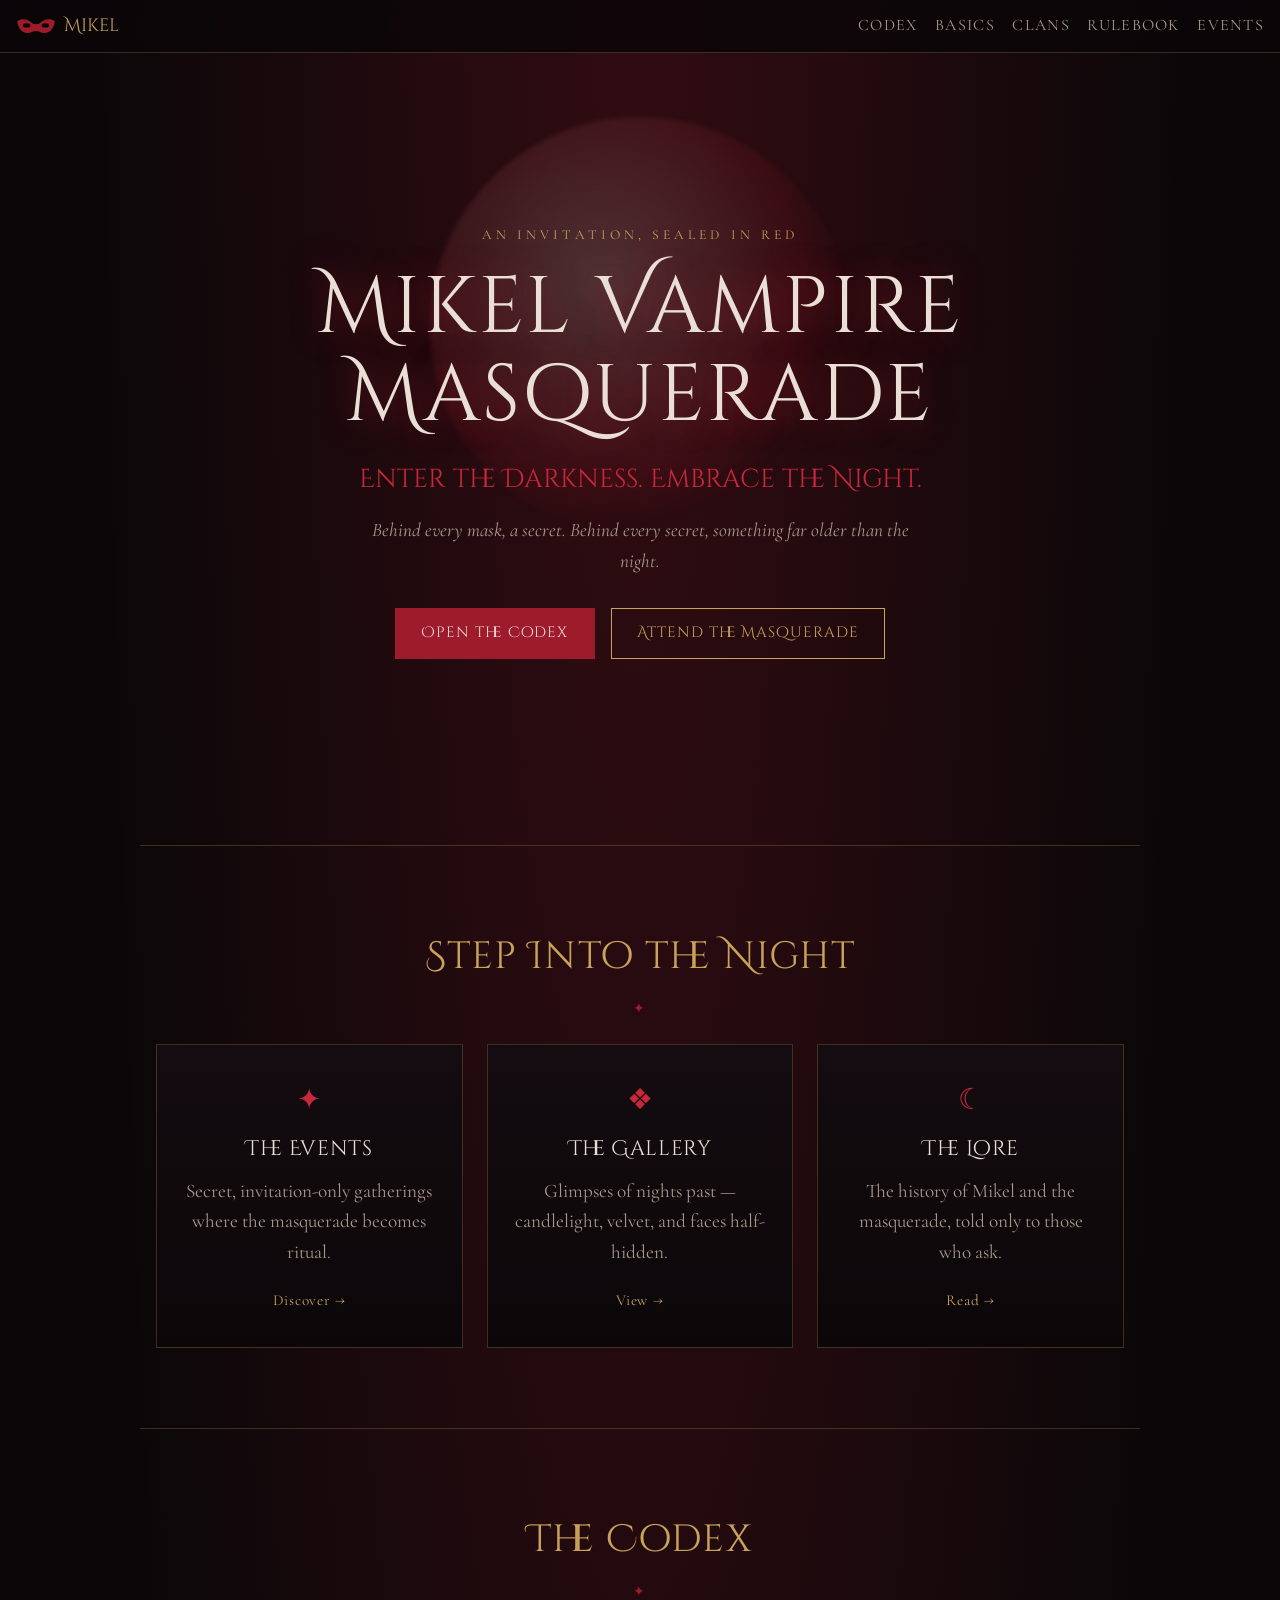
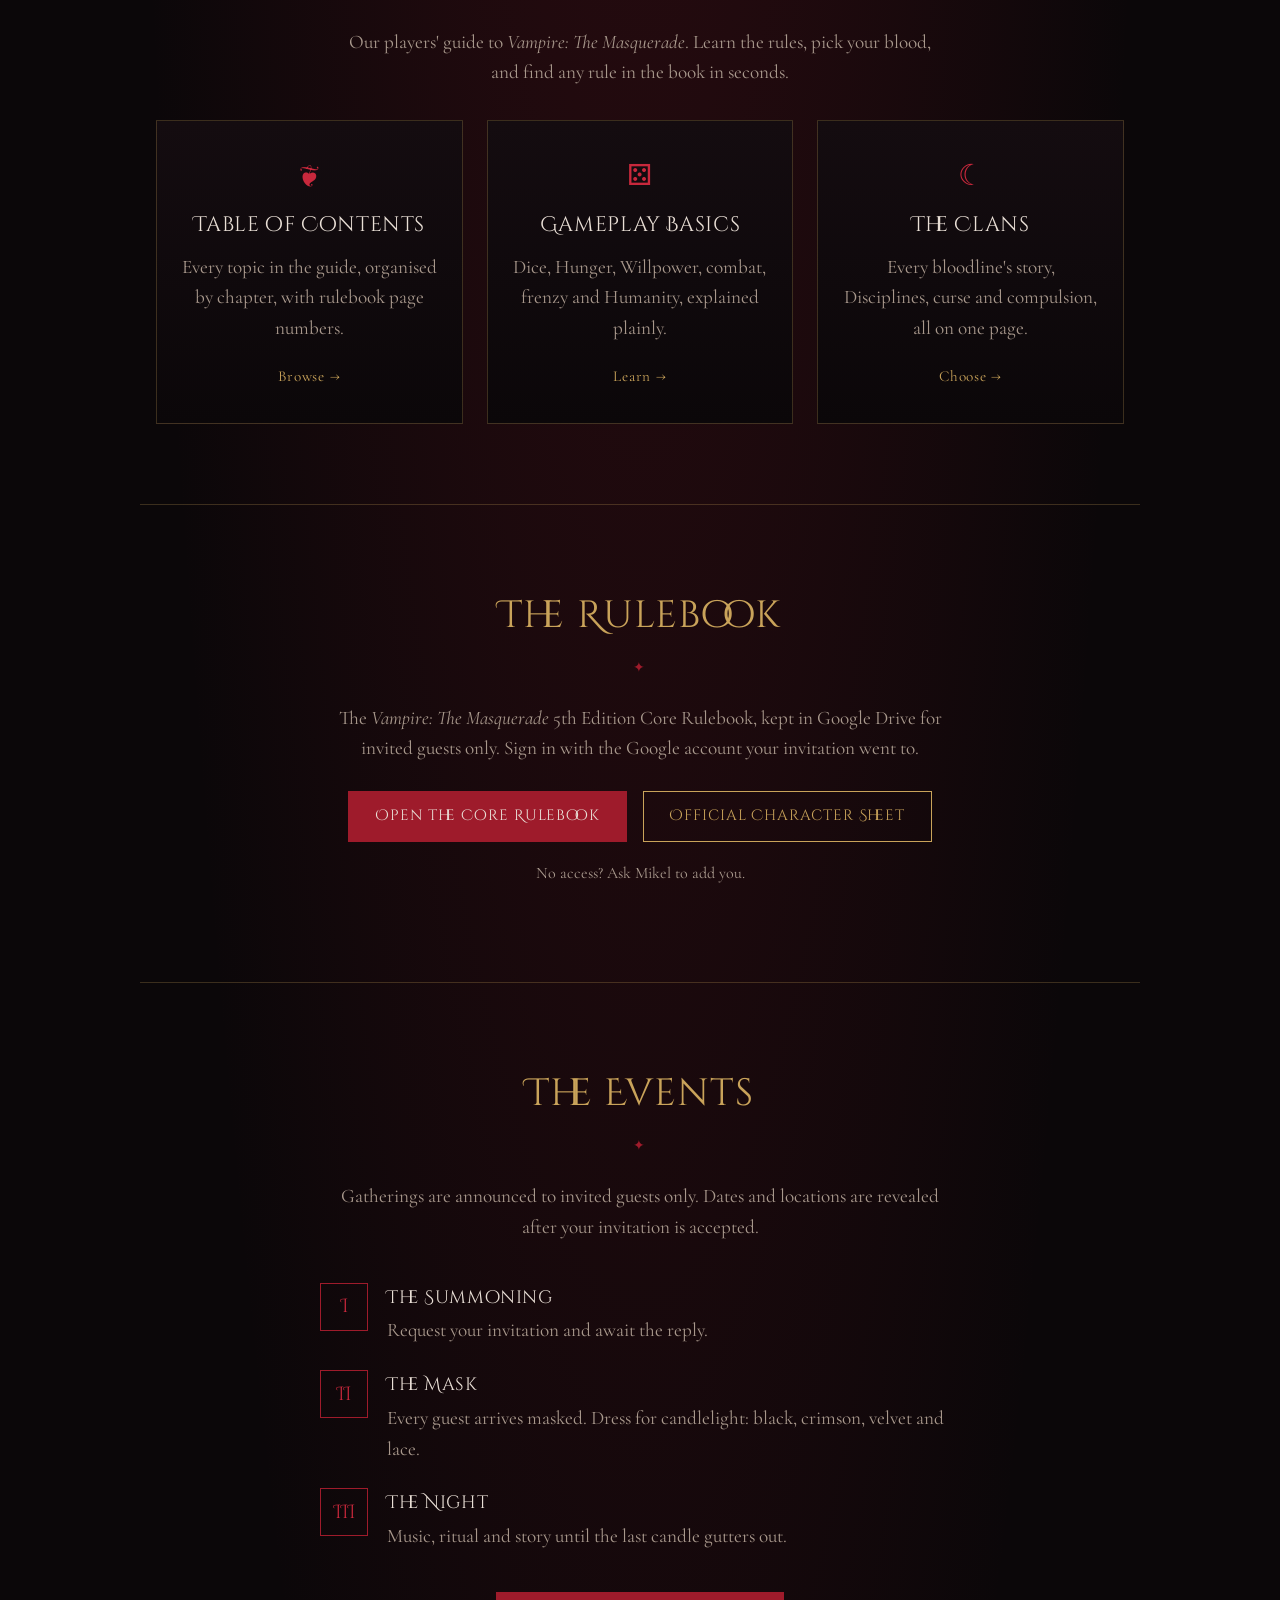
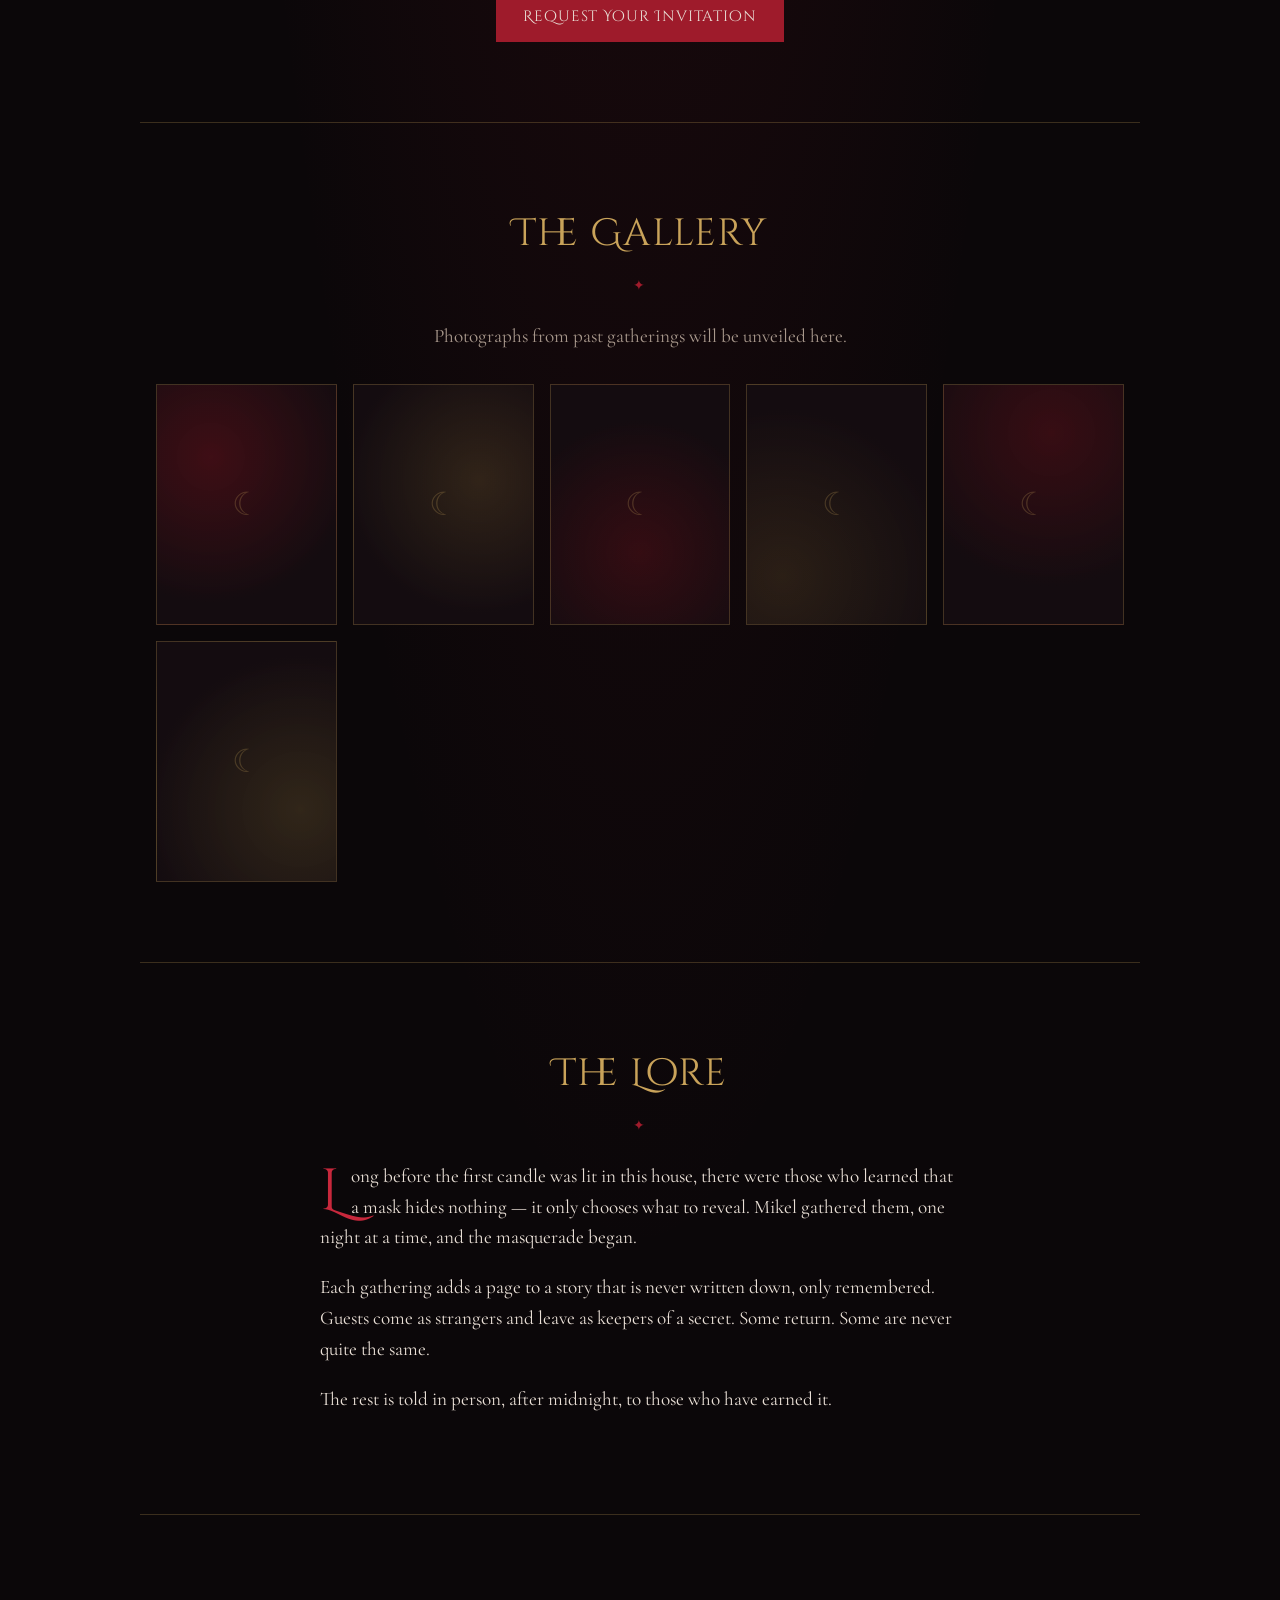
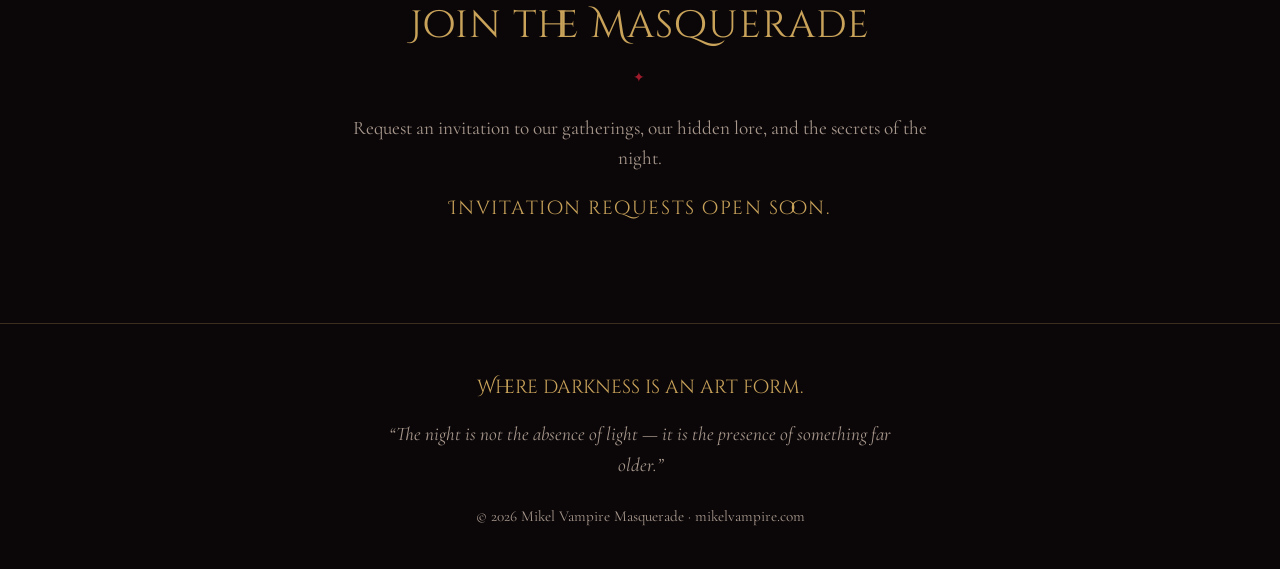
==== index.html @ 290abfa4 "Add Codex, Gameplay Basics and Clans pages with rulebook page links Co-Authored-By: Claude Opus 5.5 " ====
<!doctype html>
<html lang="en">
<head>
<meta charset="utf-8">
<meta name="viewport" content="width=device-width, initial-scale=1">
<title>Mikel Vampire Masquerade</title>
<meta name="description" content="Mikel Vampire Masquerade — Enter the darkness. Embrace the night. Private masquerade gatherings, gallery and lore.">
<link rel="canonical" href="https://mikelvampire.com/">
<meta property="og:title" content="Mikel Vampire Masquerade">
<meta property="og:description" content="Enter the darkness. Embrace the night.">
<meta property="og:url" content="https://mikelvampire.com/">
<meta name="theme-color" content="#0b0709">
<link rel="icon" href="favicon.svg" type="image/svg+xml">
<link rel="preconnect" href="https://fonts.googleapis.com">
<link rel="preconnect" href="https://fonts.gstatic.com" crossorigin>
<link href="https://fonts.googleapis.com/css2?family=Cinzel+Decorative:wght@400;700&family=Cormorant+Garamond:ital,wght@0,400;0,600;1,400&display=swap" rel="stylesheet">
<link rel="stylesheet" href="style.css">
</head>
<body>

<header class="nav">
  <a class="brand" href="#top" aria-label="Mikel Vampire Masquerade, home">
    <svg class="mask" viewBox="0 0 64 28" aria-hidden="true"><path d="M2 6c6-4 16-4 22 2 3 3 5 3 8 3s5 0 8-3c6-6 16-6 22-2-1 10-6 18-15 19-6 1-10-3-15-3s-9 4-15 3C8 24 3 16 2 6Z"/><ellipse cx="17" cy="13" rx="6" ry="3.5" class="eye"/><ellipse cx="47" cy="13" rx="6" ry="3.5" class="eye"/></svg>
    <span>Mikel</span>
  </a>
  <nav aria-label="Main">
    <a href="/codex/">Codex</a>
    <a href="/basics/">Basics</a>
    <a href="/clans/">Clans</a>
    <a href="#rulebook">Rulebook</a>
    <a href="#events">Events</a>
  </nav>
</header>

<main id="top">

  <section class="hero">
    <div class="moon" aria-hidden="true"></div>
    <p class="eyebrow">An invitation, sealed in red</p>
    <h1>Mikel Vampire<br>Masquerade</h1>
    <p class="tagline">Enter the Darkness. Embrace the Night.</p>
    <p class="lede">Behind every mask, a secret. Behind every secret, something far older than the night.</p>
    <div class="actions">
      <a class="btn primary" href="/codex/">Open the Codex</a>
      <a class="btn" href="#events">Attend the Masquerade</a>
    </div>
  </section>

  <section class="cards" aria-labelledby="step-title">
    <h2 id="step-title" class="section-title">Step Into the Night</h2>
    <div class="grid">
      <a class="card" href="#events">
        <span class="sigil" aria-hidden="true">✦</span>
        <h3>The Events</h3>
        <p>Secret, invitation-only gatherings where the masquerade becomes ritual.</p>
        <span class="more">Discover →</span>
      </a>
      <a class="card" href="#gallery">
        <span class="sigil" aria-hidden="true">❖</span>
        <h3>The Gallery</h3>
        <p>Glimpses of nights past — candlelight, velvet, and faces half-hidden.</p>
        <span class="more">View →</span>
      </a>
      <a class="card" href="#lore">
        <span class="sigil" aria-hidden="true">☾</span>
        <h3>The Lore</h3>
        <p>The history of Mikel and the masquerade, told only to those who ask.</p>
        <span class="more">Read →</span>
      </a>
    </div>
  </section>

  <section class="cards" aria-labelledby="codex-title">
    <h2 id="codex-title" class="section-title">The Codex</h2>
    <p class="center" style="color:var(--muted);max-width:38rem;margin:0 auto 2rem">Our players' guide to <i>Vampire: The Masquerade</i>. Learn the rules, pick your blood, and find any rule in the book in seconds.</p>
    <div class="grid">
      <a class="card" href="/codex/">
        <span class="sigil" aria-hidden="true">❦</span>
        <h3>Table of Contents</h3>
        <p>Every topic in the guide, organised by chapter, with rulebook page numbers.</p>
        <span class="more">Browse →</span>
      </a>
      <a class="card" href="/basics/">
        <span class="sigil" aria-hidden="true">⚄</span>
        <h3>Gameplay Basics</h3>
        <p>Dice, Hunger, Willpower, combat, frenzy and Humanity, explained plainly.</p>
        <span class="more">Learn →</span>
      </a>
      <a class="card" href="/clans/">
        <span class="sigil" aria-hidden="true">☾</span>
        <h3>The Clans</h3>
        <p>Every bloodline's story, Disciplines, curse and compulsion, all on one page.</p>
        <span class="more">Choose →</span>
      </a>
    </div>
  </section>

  <section id="rulebook" class="panel rulebook-cta">
    <h2 class="section-title">The Rulebook</h2>
    <p class="center">The <i>Vampire: The Masquerade</i> 5th Edition Core Rulebook, kept in Google Drive for invited guests only. Sign in with the Google account your invitation went to.</p>
    <div class="actions center">
      <a class="btn primary" href="https://drive.google.com/file/d/1vYQh5XoaK_SPEAbOwyQhH92eyqDw0E03/view" target="_blank" rel="noopener">Open the Core Rulebook</a>
      <a class="btn" href="https://renegadegamestudios.com/vampire-the-masquerade-5th-edition-roleplaying-game-pdf-fillable-character-sheet" target="_blank" rel="noopener">Official Character Sheet</a>
    </div>
    <p class="center" style="font-size:1rem;margin-top:1.2rem">No access? Ask Mikel to add you.</p>
  </section>

  <section id="events" class="panel">
    <h2 class="section-title">The Events</h2>
    <p class="center">Gatherings are announced to invited guests only. Dates and locations are revealed after your invitation is accepted.</p>
    <ol class="rites">
      <li><span>I</span><div><h3>The Summoning</h3><p>Request your invitation and await the reply.</p></div></li>
      <li><span>II</span><div><h3>The Mask</h3><p>Every guest arrives masked. Dress for candlelight: black, crimson, velvet and lace.</p></div></li>
      <li><span>III</span><div><h3>The Night</h3><p>Music, ritual and story until the last candle gutters out.</p></div></li>
    </ol>
    <div class="actions center"><a class="btn primary" href="#contact">Request Your Invitation</a></div>
  </section>

  <section id="gallery" class="panel">
    <h2 class="section-title">The Gallery</h2>
    <p class="center">Photographs from past gatherings will be unveiled here.</p>
    <div class="frames" aria-hidden="true">
      <div class="frame f1"></div><div class="frame f2"></div><div class="frame f3"></div>
      <div class="frame f4"></div><div class="frame f5"></div><div class="frame f6"></div>
    </div>
  </section>

  <section id="lore" class="panel lore">
    <h2 class="section-title">The Lore</h2>
    <p class="dropcap">Long before the first candle was lit in this house, there were those who learned that a mask hides nothing — it only chooses what to reveal. Mikel gathered them, one night at a time, and the masquerade began.</p>
    <p>Each gathering adds a page to a story that is never written down, only remembered. Guests come as strangers and leave as keepers of a secret. Some return. Some are never quite the same.</p>
    <p>The rest is told in person, after midnight, to those who have earned it.</p>
  </section>

  <section id="contact" class="panel invite">
    <h2 class="section-title">Join the Masquerade</h2>
    <p class="center">Request an invitation to our gatherings, our hidden lore, and the secrets of the night.</p>
    <p class="center soon">Invitation requests open soon.</p>
  </section>

</main>

<footer>
  <p class="motto">Where darkness is an art form.</p>
  <blockquote>“The night is not the absence of light — it is the presence of something far older.”</blockquote>
  <p class="copy">© 2026 Mikel Vampire Masquerade · mikelvampire.com</p>
</footer>

</body>
</html>
---- style.css ----
:root {
  --bg: #0b0709;
  --bg-2: #140c10;
  --ink: #e9dfd6;
  --muted: #a8988c;
  --blood: #9e1b2b;
  --blood-bright: #c8283c;
  --gold: #c9a35a;
  --line: rgba(201, 163, 90, 0.25);
  --display: "Cinzel Decorative", "Times New Roman", serif;
  --body: "Cormorant Garamond", Georgia, serif;
}

* { box-sizing: border-box; }
html { scroll-behavior: smooth; }
body {
  margin: 0;
  background:
    radial-gradient(ellipse at 50% -10%, rgba(158, 27, 43, 0.28), transparent 60%),
    var(--bg);
  color: var(--ink);
  font-family: var(--body);
  font-size: 1.2rem;
  line-height: 1.6;
  -webkit-font-smoothing: antialiased;
}
a { color: inherit; }
h1, h2, h3 { font-family: var(--display); font-weight: 400; margin: 0; letter-spacing: 0.03em; }

/* Nav */
.nav {
  position: sticky; top: 0; z-index: 10;
  display: flex; align-items: center; justify-content: space-between; gap: 1rem;
  padding: 0.75rem 16px;
  background: rgba(11, 7, 9, 0.85);
  backdrop-filter: blur(8px);
  border-bottom: 1px solid var(--line);
}
.brand { display: flex; align-items: center; gap: 0.5rem; text-decoration: none; font-family: var(--display); color: var(--gold); font-size: 1.1rem; }
.mask { width: 40px; height: 18px; fill: var(--blood); }
.mask .eye { fill: var(--bg); }
.nav nav { display: flex; gap: 1.1rem; flex-wrap: wrap; justify-content: flex-end; }
.nav nav a { text-decoration: none; font-size: 1rem; letter-spacing: 0.08em; text-transform: uppercase; color: var(--muted); transition: color .2s; }
.nav nav a:hover { color: var(--gold); }

/* Hero */
.hero {
  position: relative; overflow: hidden;
  min-height: 88vh;
  display: flex; flex-direction: column; align-items: center; justify-content: center;
  text-align: center; padding: 4rem 16px 5rem;
}
.moon {
  position: absolute; top: 8%; left: 50%; transform: translateX(-50%);
  width: min(70vw, 420px); aspect-ratio: 1; border-radius: 50%;
  background: radial-gradient(circle at 40% 38%, rgba(233, 223, 214, 0.18), rgba(158, 27, 43, 0.15) 55%, transparent 70%);
  filter: blur(2px); pointer-events: none;
}
.eyebrow { position: relative; color: var(--gold); text-transform: uppercase; letter-spacing: 0.3em; font-size: 0.85rem; margin: 0 0 1.2rem; }
.hero h1 { position: relative; font-size: clamp(2.4rem, 8vw, 5rem); line-height: 1.1; text-shadow: 0 0 30px rgba(158, 27, 43, 0.6); }
.tagline { position: relative; font-family: var(--display); color: var(--blood-bright); font-size: clamp(1.1rem, 3.5vw, 1.6rem); margin: 1.2rem 0 0.4rem; }
.lede { position: relative; max-width: 34rem; color: var(--muted); font-style: italic; margin: 0.5rem auto 2rem; }

.actions { display: flex; gap: 1rem; flex-wrap: wrap; justify-content: center; position: relative; }
.btn {
  display: inline-block; padding: 0.75rem 1.6rem; text-decoration: none;
  border: 1px solid var(--gold); color: var(--gold);
  font-family: var(--display); font-size: 0.95rem; letter-spacing: 0.06em;
  transition: background .2s, color .2s;
}
.btn:hover { background: var(--gold); color: var(--bg); }
.btn.primary { background: var(--blood); border-color: var(--blood); color: var(--ink); }
.btn.primary:hover { background: var(--blood-bright); border-color: var(--blood-bright); color: #fff; }

/* Sections */
.section-title { text-align: center; color: var(--gold); font-size: clamp(1.6rem, 5vw, 2.4rem); margin-bottom: 1.5rem; }
.section-title::after { content: "✦"; display: block; color: var(--blood); font-size: 0.9rem; margin-top: 0.6rem; }
.center { text-align: center; }
.panel, .cards { max-width: 1000px; margin: 0 auto; padding: 5rem 16px; border-top: 1px solid var(--line); }
.panel > p.center { max-width: 38rem; margin-left: auto; margin-right: auto; color: var(--muted); }

.grid { display: grid; gap: 1.5rem; grid-template-columns: repeat(auto-fit, minmax(240px, 1fr)); }
.card {
  display: block; text-decoration: none; padding: 2rem 1.5rem; text-align: center;
  background: linear-gradient(180deg, var(--bg-2), var(--bg));
  border: 1px solid var(--line);
  transition: transform .25s, border-color .25s, box-shadow .25s;
}
.card:hover { transform: translateY(-4px); border-color: var(--blood); box-shadow: 0 10px 30px rgba(158, 27, 43, 0.25); }
.sigil { display: block; font-size: 1.8rem; color: var(--blood-bright); margin-bottom: 0.6rem; }
.card h3 { color: var(--ink); font-size: 1.3rem; margin-bottom: 0.6rem; }
.card p { color: var(--muted); margin: 0 0 1rem; }
.more { color: var(--gold); font-size: 0.95rem; letter-spacing: 0.05em; }

/* Events */
.rites { list-style: none; padding: 0; margin: 2.5rem auto; max-width: 40rem; display: grid; gap: 1.5rem; }
.rites li { display: flex; gap: 1.2rem; align-items: flex-start; }
.rites span { flex: none; width: 3rem; height: 3rem; display: grid; place-items: center; border: 1px solid var(--blood); color: var(--blood-bright); font-family: var(--display); }
.rites h3 { font-size: 1.15rem; color: var(--ink); }
.rites p { margin: 0.2rem 0 0; color: var(--muted); }

/* Gallery */
.frames { display: grid; gap: 1rem; grid-template-columns: repeat(auto-fit, minmax(150px, 1fr)); margin-top: 2rem; }
.frame { aspect-ratio: 3 / 4; border: 1px solid var(--line); background: var(--bg-2); position: relative; overflow: hidden; }
.frame::after { content: "☾"; position: absolute; inset: 0; display: grid; place-items: center; color: rgba(201, 163, 90, 0.25); font-size: 2rem; }
.f1 { background: radial-gradient(circle at 30% 30%, rgba(158,27,43,.35), var(--bg-2) 70%); }
.f2 { background: radial-gradient(circle at 70% 40%, rgba(201,163,90,.18), var(--bg-2) 70%); }
.f3 { background: radial-gradient(circle at 50% 70%, rgba(158,27,43,.25), var(--bg-2) 70%); }
.f4 { background: radial-gradient(circle at 20% 80%, rgba(201,163,90,.15), var(--bg-2) 70%); }
.f5 { background: radial-gradient(circle at 60% 20%, rgba(158,27,43,.3), var(--bg-2) 70%); }
.f6 { background: radial-gradient(circle at 80% 70%, rgba(201,163,90,.2), var(--bg-2) 70%); }

/* Lore */
.lore p { max-width: 40rem; margin: 0 auto 1.2rem; }
.dropcap::first-letter { float: left; font-family: var(--display); font-size: 3.6rem; line-height: 0.9; padding: 0.3rem 0.5rem 0 0; color: var(--blood-bright); }

/* Invite */
.invite { text-align: center; }
.soon { font-family: var(--display); color: var(--gold) !important; letter-spacing: 0.08em; }

/* Footer */
footer { border-top: 1px solid var(--line); text-align: center; padding: 3rem 16px 2.5rem; color: var(--muted); }
.motto { font-family: var(--display); color: var(--gold); margin: 0 0 1rem; }
blockquote { font-style: italic; max-width: 32rem; margin: 0 auto 1.5rem; }
.copy { font-size: 0.95rem; margin: 0; }

@media (max-width: 560px) {
  .nav { flex-direction: column; gap: 0.4rem; }
  .nav nav { justify-content: center; gap: 0.9rem; }
  .nav nav a { font-size: 0.85rem; }
}
@media (prefers-reduced-motion: reduce) {
  html { scroll-behavior: auto; }
  .card { transition: none; }
}

/* ===== Codex pages (rules, basics, clans) ===== */
.nav nav a[aria-current="page"] { color: var(--gold); }
.page-head { max-width: 1000px; margin: 0 auto; padding: 4rem 16px 2rem; text-align: center; }
.page-head h1 { font-size: clamp(2rem, 6vw, 3.4rem); color: var(--ink); text-shadow: 0 0 24px rgba(158,27,43,.5); }
.page-head .lede { margin: 1rem auto 0; }
.kicker { color: var(--gold); text-transform: uppercase; letter-spacing: .3em; font-size: .8rem; margin: 0 0 1rem; }
.note {
  max-width: 46rem; margin: 1.5rem auto 0; padding: .9rem 1.1rem; font-size: 1rem; color: var(--muted);
  border: 1px solid var(--line); border-left: 3px solid var(--blood); background: var(--bg-2); text-align: left;
}
.note strong { color: var(--ink); }

.wrap { max-width: 1000px; margin: 0 auto; padding: 0 16px 4rem; }
.layout { display: grid; gap: 2.5rem; grid-template-columns: 1fr; }
@media (min-width: 900px) { .layout { grid-template-columns: 230px 1fr; } }
.toc-side { position: relative; }
.toc-side nav { position: sticky; top: 5rem; max-height: calc(100vh - 6rem); overflow: auto; padding-right: .5rem; }
.toc-side h2 { font-size: .9rem; color: var(--gold); letter-spacing: .15em; text-transform: uppercase; margin-bottom: .8rem; font-family: var(--display); }
.toc-side ol { list-style: none; margin: 0; padding: 0; counter-reset: t; }
.toc-side li { counter-increment: t; }
.toc-side a { display: block; padding: .3rem 0 .3rem .6rem; text-decoration: none; color: var(--muted); font-size: 1rem; border-left: 1px solid var(--line); line-height: 1.3; }
.toc-side a:hover { color: var(--ink); border-left-color: var(--blood); }
@media (max-width: 899px) {
  .toc-side nav { position: static; max-height: none; border: 1px solid var(--line); padding: 1rem; background: var(--bg-2); }
  .toc-side ol { columns: 2; column-gap: 1.2rem; }
  .toc-side a { font-size: .95rem; }
}

.rule { padding: 2.2rem 0; border-top: 1px solid var(--line); scroll-margin-top: 5rem; }
.rule:first-child { border-top: 0; padding-top: 0; }
.rule h2 { font-size: clamp(1.4rem, 4vw, 1.9rem); color: var(--gold); margin-bottom: .3rem; }
.rule h3 { font-family: var(--display); font-size: 1.05rem; color: var(--ink); margin: 1.6rem 0 .4rem; }
.rule p, .rule li { color: var(--ink); }
.rule p { margin: .6rem 0; }
.rule ul, .rule ol { padding-left: 1.3rem; margin: .6rem 0; }
.rule li { margin: .3rem 0; }
.rule li::marker { color: var(--blood-bright); }
.refs { display: flex; flex-wrap: wrap; gap: .4rem; margin: .2rem 0 .6rem; }

a.pg {
  display: inline-flex; align-items: center; gap: .3rem; white-space: nowrap;
  font-family: var(--body); font-size: .9rem; line-height: 1; text-decoration: none;
  padding: .3rem .55rem; border: 1px solid var(--line); color: var(--gold); background: rgba(201,163,90,.06);
  transition: border-color .2s, background .2s;
}
a.pg::before { content: "❦"; color: var(--blood-bright); font-size: .8rem; }
a.pg:hover { border-color: var(--gold); background: rgba(201,163,90,.14); }
.rule p a.pg, .rule li a.pg { margin-left: .2rem; vertical-align: 1px; }

.box { border: 1px solid var(--line); background: var(--bg-2); padding: 1rem 1.2rem; margin: 1rem 0; }
.box.blood { border-left: 3px solid var(--blood); }
.box h4 { font-family: var(--display); font-weight: 400; color: var(--gold); margin: 0 0 .4rem; font-size: 1rem; }
.box p:first-of-type { margin-top: 0; }

.table-wrap { overflow-x: auto; margin: 1rem 0; border: 1px solid var(--line); }
table { border-collapse: collapse; width: 100%; font-size: 1.02rem; min-width: 420px; }
th, td { text-align: left; padding: .55rem .8rem; border-bottom: 1px solid var(--line); vertical-align: top; }
th { font-family: var(--display); font-weight: 400; color: var(--gold); background: var(--bg-2); font-size: .9rem; letter-spacing: .03em; }
tr:last-child td { border-bottom: 0; }
td.num { white-space: nowrap; color: var(--gold); }

.dice { display: inline-flex; gap: .25rem; vertical-align: middle; }
.die { display: inline-grid; place-items: center; width: 1.7rem; height: 1.7rem; border: 1px solid var(--muted); color: var(--ink); font-size: .9rem; font-family: var(--body); }
.die.s { border-color: var(--gold); color: var(--gold); }
.die.h { background: var(--blood); border-color: var(--blood-bright); color: #fff; }
.die.c { box-shadow: 0 0 0 2px var(--gold); }

/* Table of contents page */
.toc-grid { display: grid; gap: 1.2rem; grid-template-columns: repeat(auto-fit, minmax(280px, 1fr)); }
.toc-card { border: 1px solid var(--line); background: linear-gradient(180deg, var(--bg-2), var(--bg)); padding: 1.4rem 1.3rem 1rem; }
.toc-card h2 { font-size: 1.2rem; color: var(--gold); margin-bottom: .2rem; }
.toc-card .sub { color: var(--muted); font-style: italic; margin: 0 0 .8rem; font-size: 1rem; }
.toc-card ol { list-style: none; margin: 0; padding: 0; }
.toc-card li { display: flex; align-items: baseline; gap: .5rem; padding: .35rem 0; border-top: 1px dotted var(--line); }
.toc-card li:first-child { border-top: 0; }
.toc-card li > a:first-child { color: var(--ink); text-decoration: none; flex: 1; }
.toc-card li > a:first-child:hover { color: var(--blood-bright); }
.toc-card .pg { font-size: .8rem; padding: .2rem .4rem; }
.big-links { display: grid; gap: 1rem; grid-template-columns: repeat(auto-fit, minmax(240px, 1fr)); margin: 0 0 3rem; }

/* Clans page */
.clan-jump { display: flex; flex-wrap: wrap; gap: .5rem; justify-content: center; margin: 1.5rem 0 0; }
.clan-jump a { text-decoration: none; font-family: var(--display); font-size: .85rem; color: var(--muted); border: 1px solid var(--line); padding: .45rem .8rem; }
.clan-jump a:hover { color: var(--ink); border-color: var(--blood); }
.clan {
  --accent: var(--blood);
  display: grid; gap: 1.5rem; grid-template-columns: 1fr; align-items: start;
  padding: 2.5rem 0; border-top: 1px solid var(--line); scroll-margin-top: 5rem;
}
@media (min-width: 760px) { .clan { grid-template-columns: 220px 1fr; gap: 2.2rem; } }
.emblem {
  width: 100%; max-width: 220px; margin: 0 auto; aspect-ratio: 1; display: block;
  filter: drop-shadow(0 0 18px color-mix(in srgb, var(--accent) 45%, transparent));
}
.clan h2 { font-size: clamp(1.7rem, 5vw, 2.4rem); color: var(--ink); }
.clan .aka { color: var(--accent); font-family: var(--display); font-size: .95rem; margin: .2rem 0 .8rem; letter-spacing: .03em; }
.clan .tagline-c { font-style: italic; color: var(--muted); font-size: 1.15rem; margin: 0 0 1rem; }
.facts { display: grid; gap: .8rem; grid-template-columns: repeat(auto-fit, minmax(230px, 1fr)); margin-top: 1.2rem; }
.fact { border: 1px solid var(--line); background: var(--bg-2); padding: .9rem 1rem; }
.fact h3 { font-family: var(--display); font-weight: 400; font-size: .85rem; color: var(--gold); text-transform: uppercase; letter-spacing: .12em; margin: 0 0 .5rem; }
.fact p { margin: 0; font-size: 1.05rem; }
.disc-list { list-style: none; padding: 0; margin: 0; }
.disc-list li { margin: 0 0 .55rem; font-size: 1.05rem; line-height: 1.4; }
.disc-list b { color: var(--ink); font-weight: 600; }
.disc-list span { color: var(--muted); }
.fact.wide { grid-column: 1 / -1; }
.chip { display: inline-block; font-size: .85rem; padding: .1rem .5rem; border: 1px solid var(--accent); color: var(--ink); margin: 0 .25rem .3rem 0; }
.powers { display: grid; gap: 1rem; grid-template-columns: repeat(auto-fit, minmax(260px, 1fr)); }
.power-card { border: 1px solid var(--line); background: var(--bg-2); padding: 1rem 1.1rem; }
.power-card h3 { margin-top: 0 !important; display: flex; justify-content: space-between; align-items: baseline; gap: .5rem; }
.power-card p { color: var(--muted) !important; font-size: 1rem; margin: .2rem 0 .6rem !important; }
.power-card ol { list-style: none; padding: 0 !important; margin: 0 !important; font-size: .98rem; }
.power-card li { margin: .2rem 0 !important; }
.power-card li b { color: var(--gold); font-family: var(--display); font-weight: 400; display: inline-block; width: 1.4rem; }

.back-top { display: inline-block; margin-top: 1rem; color: var(--muted); font-size: .95rem; }
.footer-links { display: flex; gap: 1.2rem; justify-content: center; flex-wrap: wrap; margin: 0 0 1rem; }
.footer-links a { color: var(--gold); text-decoration: none; }
@media print {
  .nav, .toc-side, footer, .clan-jump { display: none; }
  body { background: #fff; color: #000; }
}
.toc-card li > span { flex: 1; color: var(--ink); }
.rulebook-cta { text-align: center; }
.rulebook-cta .btn { margin-top: .5rem; }
.layout > * { min-width: 0; }
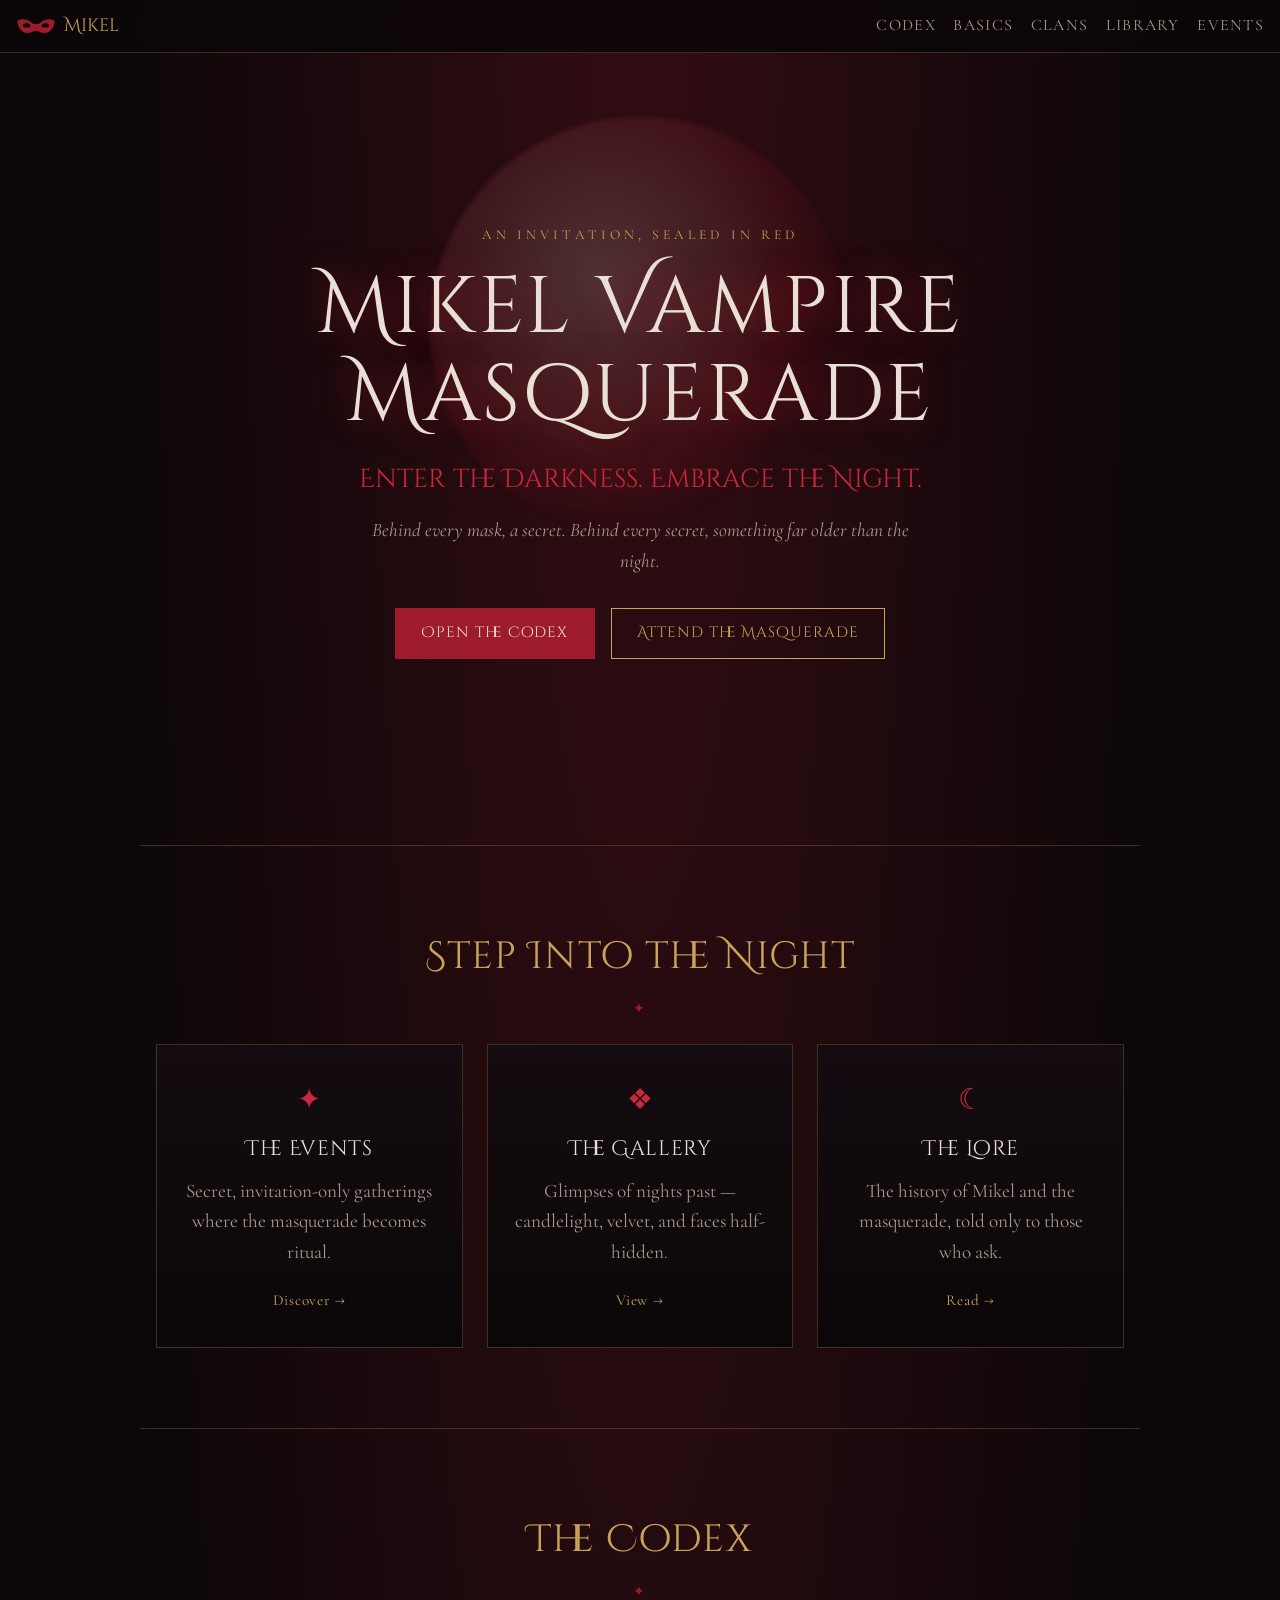
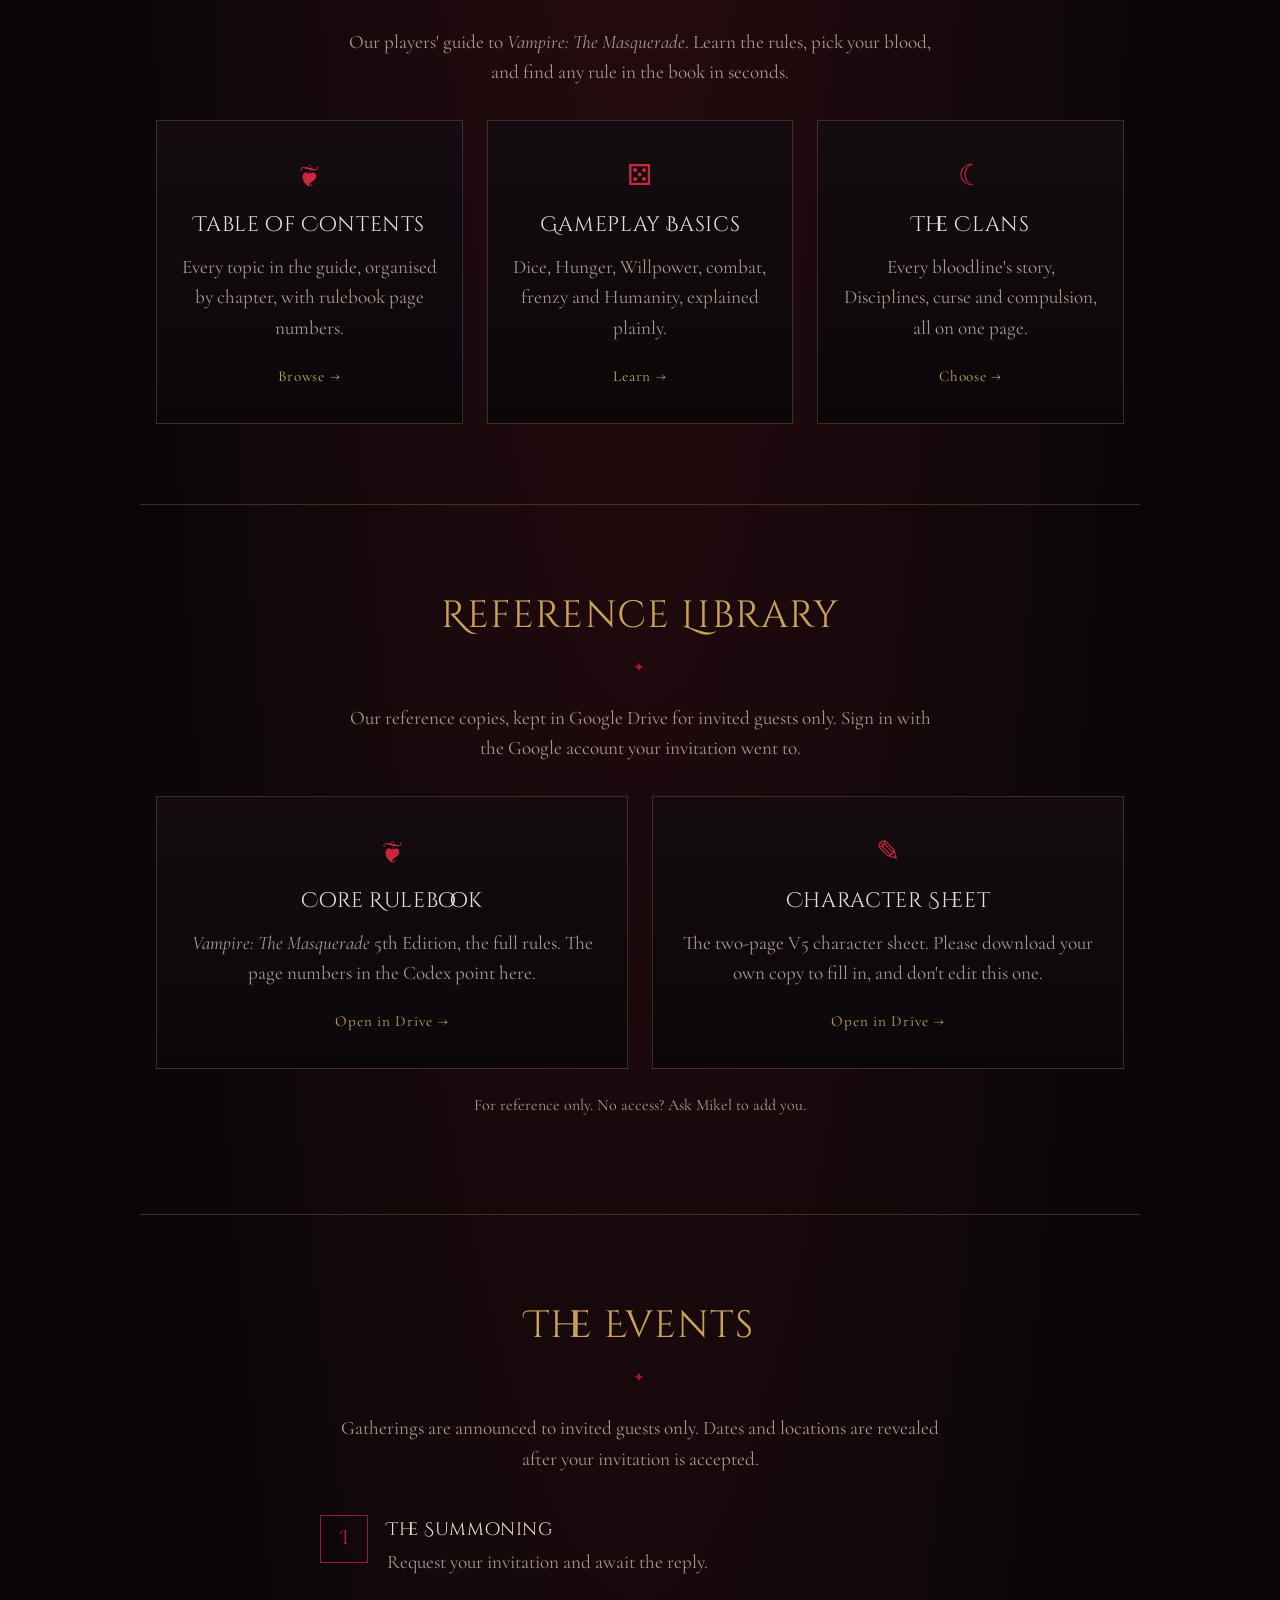
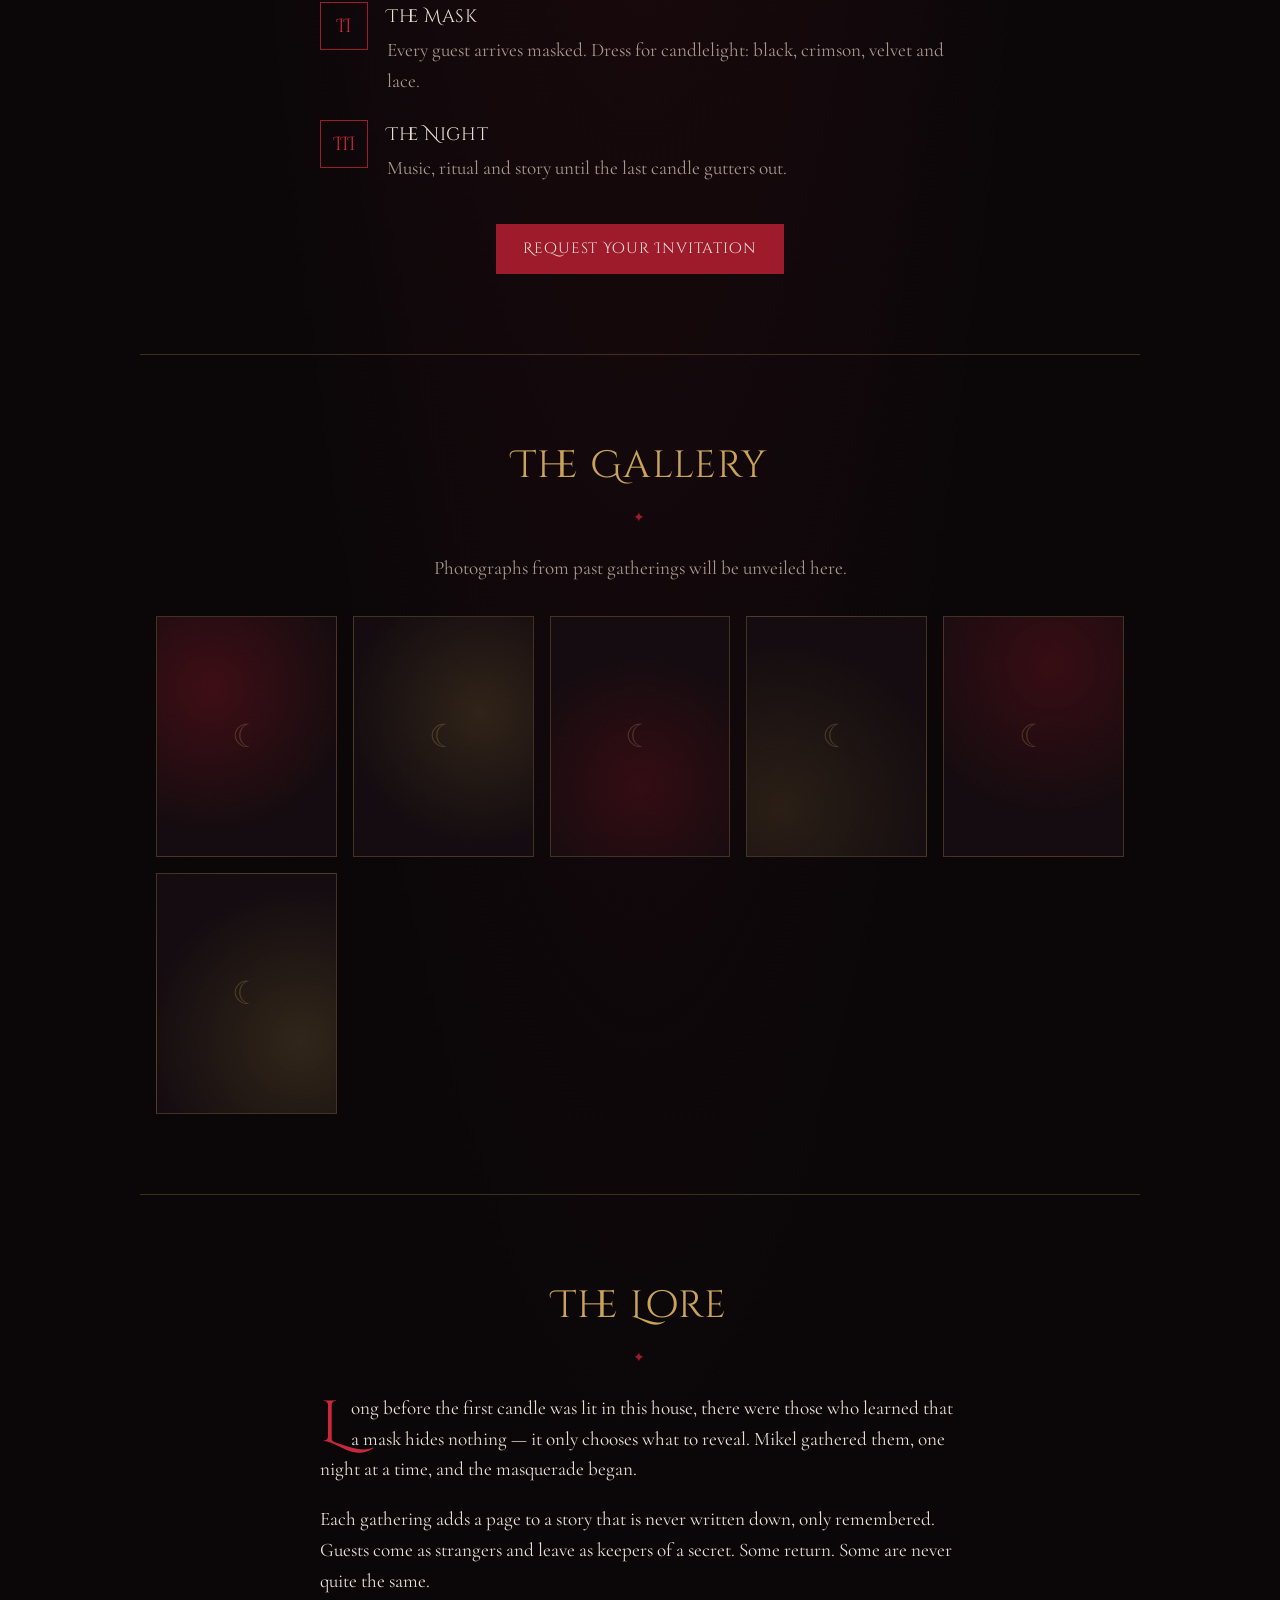
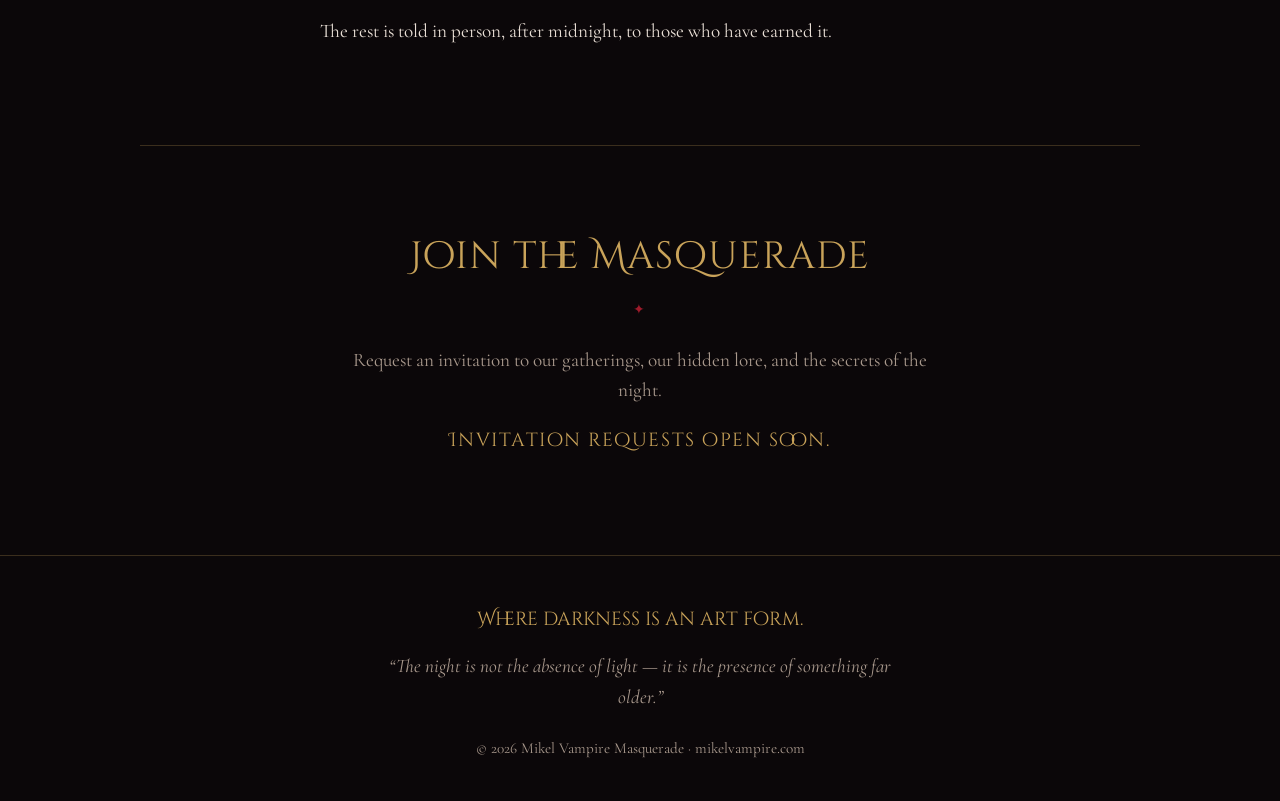
==== commit febe8c4a: "Add Reference Library with rulebook and character sheet Drive links Co-Authored-By: Claude Opus 5.5 " ====
--- a/index.html
+++ b/index.html
@@ -27,7 +27,7 @@
     <a href="/codex/">Codex</a>
     <a href="/basics/">Basics</a>
     <a href="/clans/">Clans</a>
-    <a href="#rulebook">Rulebook</a>
+    <a href="#rulebook">Library</a>
     <a href="#events">Events</a>
   </nav>
 </header>
@@ -96,13 +96,23 @@
   </section>
 
   <section id="rulebook" class="panel rulebook-cta">
-    <h2 class="section-title">The Rulebook</h2>
-    <p class="center">The <i>Vampire: The Masquerade</i> 5th Edition Core Rulebook, kept in Google Drive for invited guests only. Sign in with the Google account your invitation went to.</p>
-    <div class="actions center">
-      <a class="btn primary" href="https://drive.google.com/file/d/1vYQh5XoaK_SPEAbOwyQhH92eyqDw0E03/view" target="_blank" rel="noopener">Open the Core Rulebook</a>
-      <a class="btn" href="https://renegadegamestudios.com/vampire-the-masquerade-5th-edition-roleplaying-game-pdf-fillable-character-sheet" target="_blank" rel="noopener">Official Character Sheet</a>
+    <h2 class="section-title">Reference Library</h2>
+    <p class="center">Our reference copies, kept in Google Drive for invited guests only. Sign in with the Google account your invitation went to.</p>
+    <div class="grid" style="margin-top:2rem">
+      <a class="card" href="https://drive.google.com/file/d/1vYQh5XoaK_SPEAbOwyQhH92eyqDw0E03/view?usp=drivesdk" target="_blank" rel="noopener">
+        <span class="sigil" aria-hidden="true">❦</span>
+        <h3>Core Rulebook</h3>
+        <p><i>Vampire: The Masquerade</i> 5th Edition, the full rules. The page numbers in the Codex point here.</p>
+        <span class="more">Open in Drive →</span>
+      </a>
+      <a class="card" href="https://drive.google.com/file/d/1J2Vjw37nT_OMdD-t_d5tePCtI7w0QtqG/view?usp=drivesdk" target="_blank" rel="noopener">
+        <span class="sigil" aria-hidden="true">✎</span>
+        <h3>Character Sheet</h3>
+        <p>The two-page V5 character sheet. Please download your own copy to fill in, and don't edit this one.</p>
+        <span class="more">Open in Drive →</span>
+      </a>
     </div>
-    <p class="center" style="font-size:1rem;margin-top:1.2rem">No access? Ask Mikel to add you.</p>
+    <p class="center" style="font-size:1rem;margin-top:1.5rem">For reference only. No access? Ask Mikel to add you.</p>
   </section>
 
   <section id="events" class="panel">
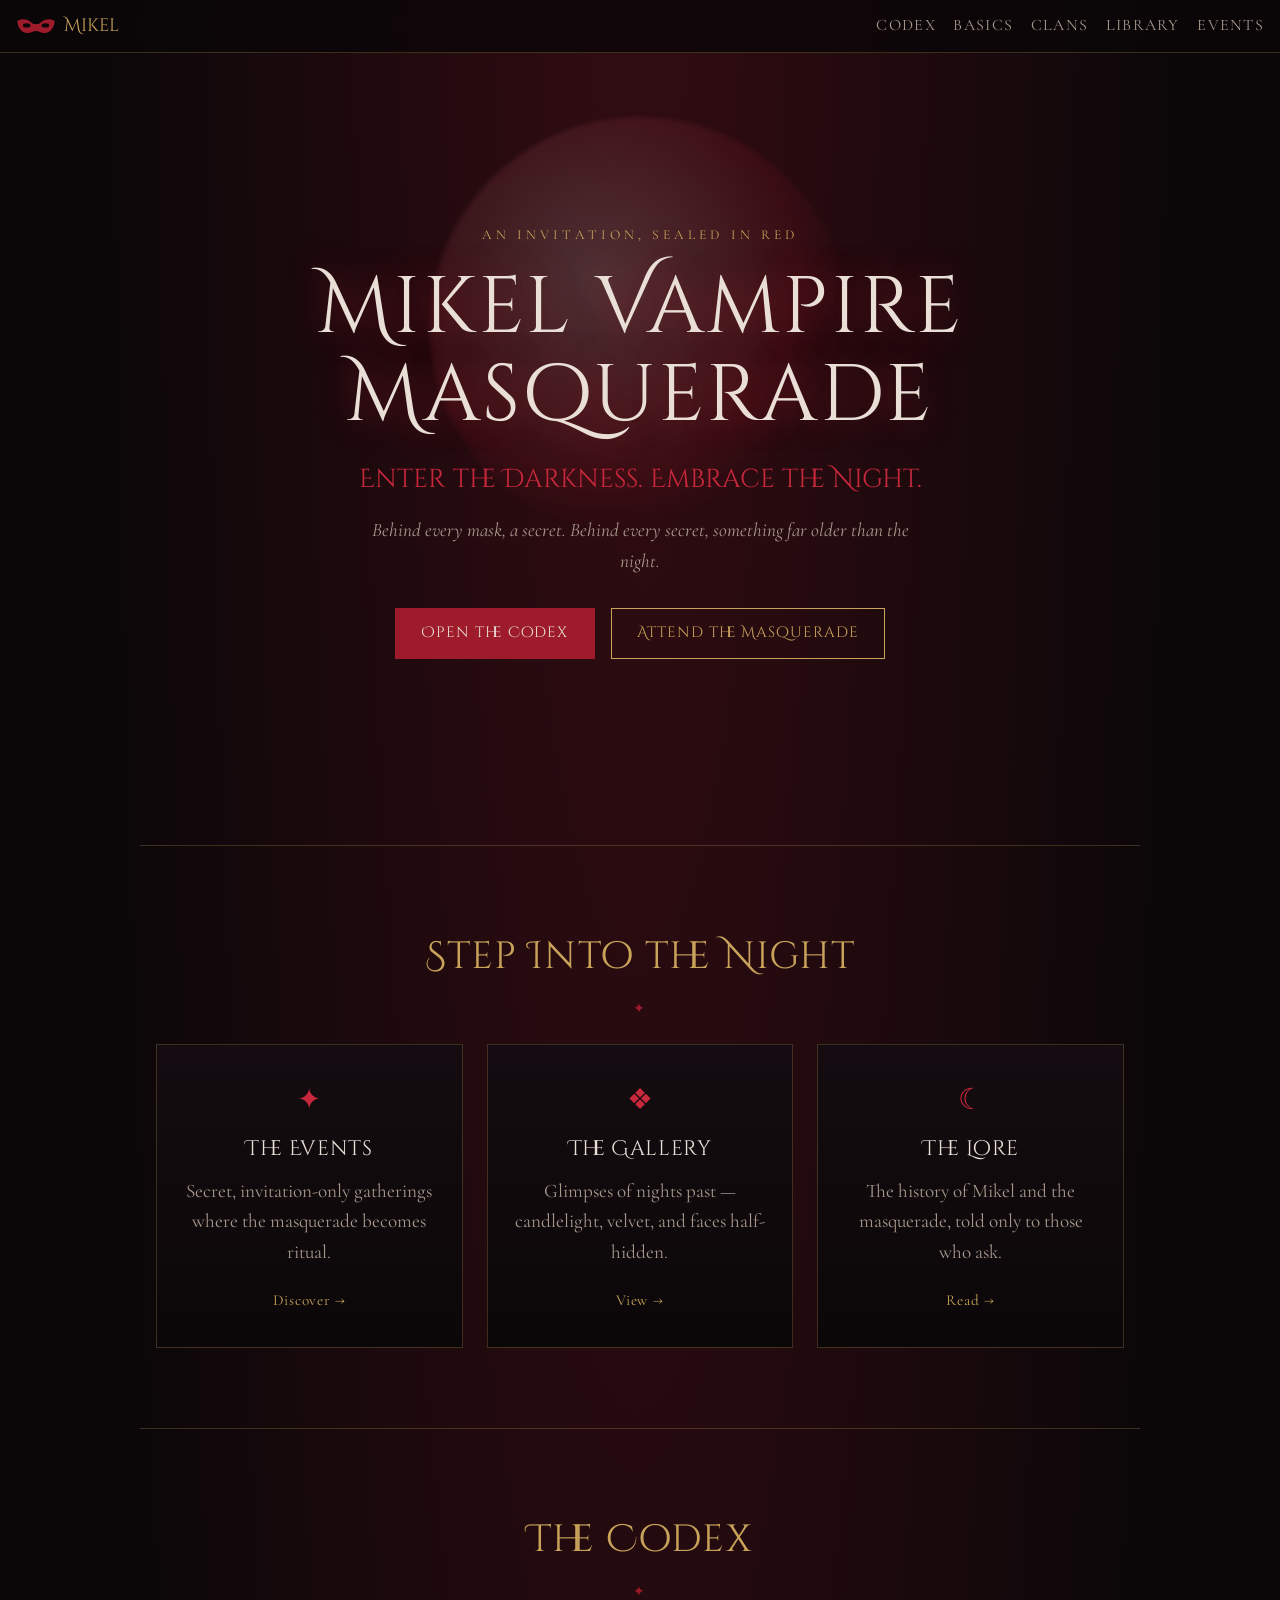
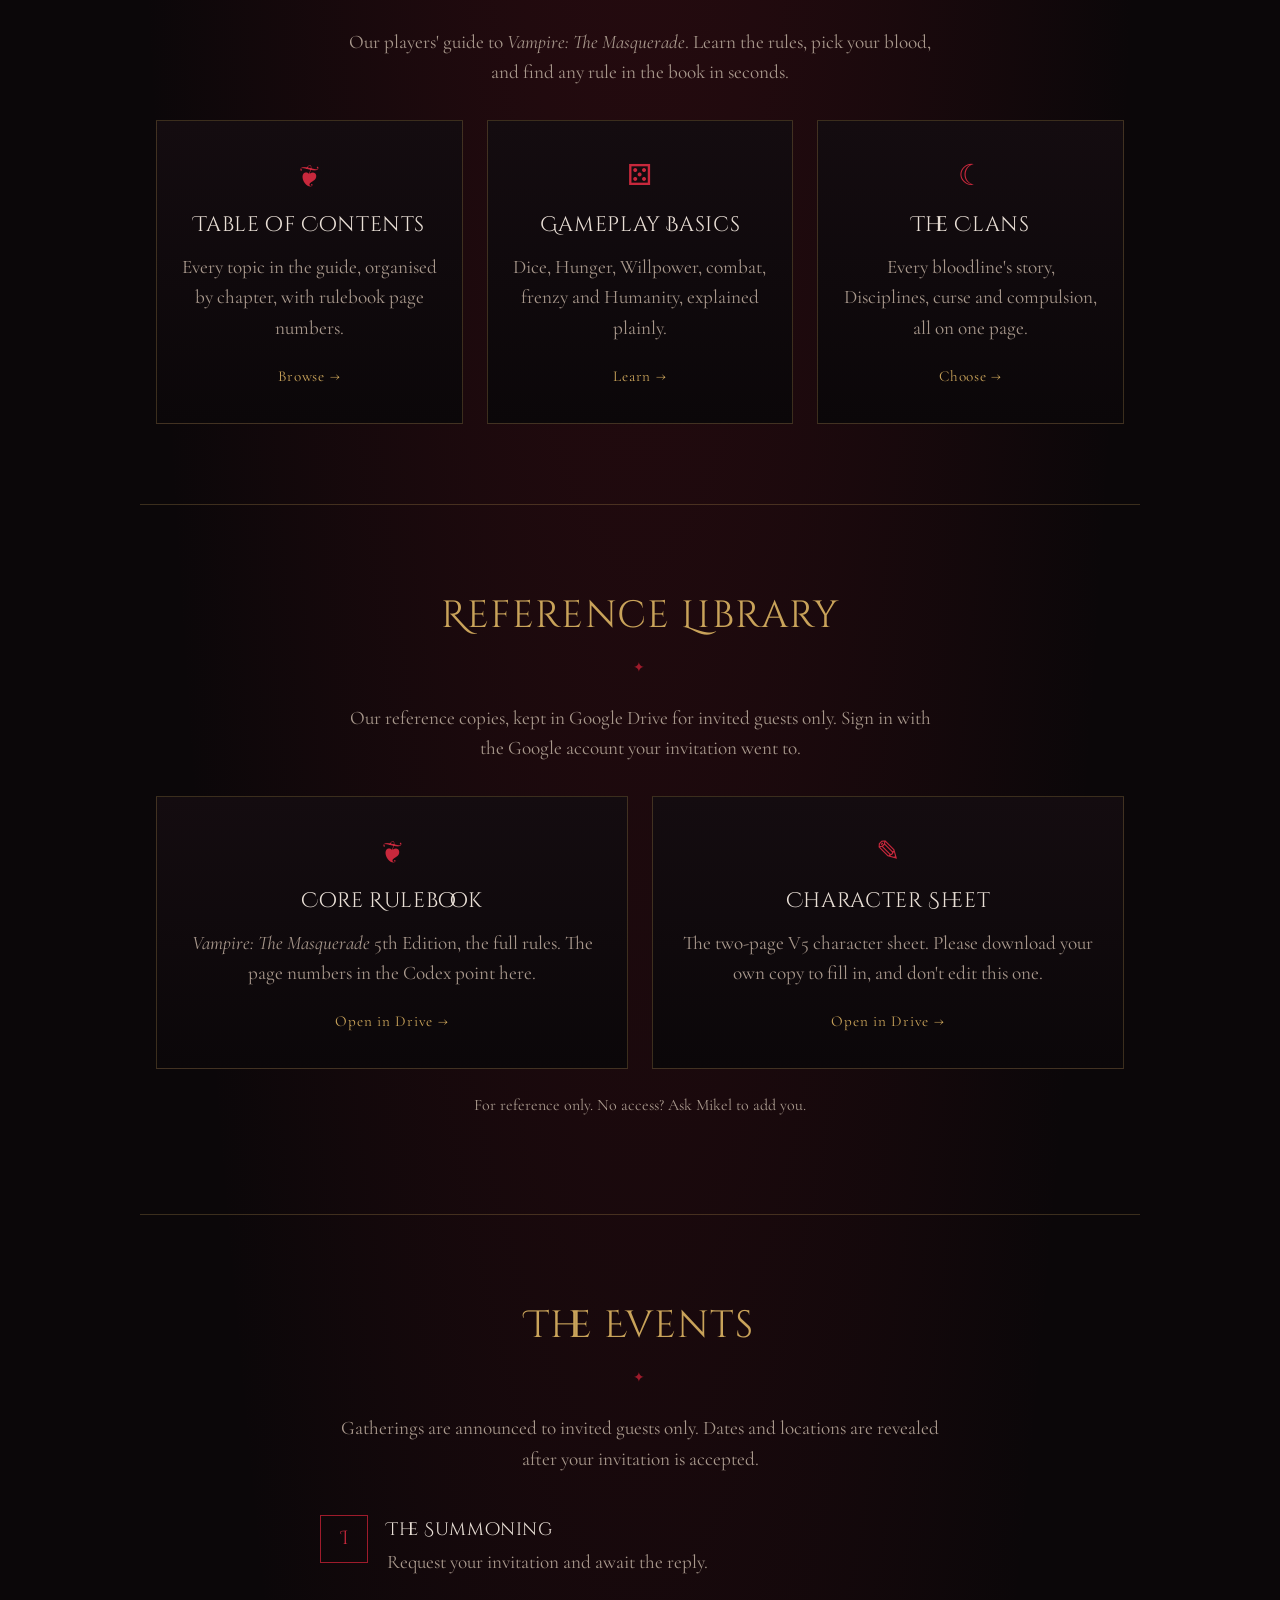
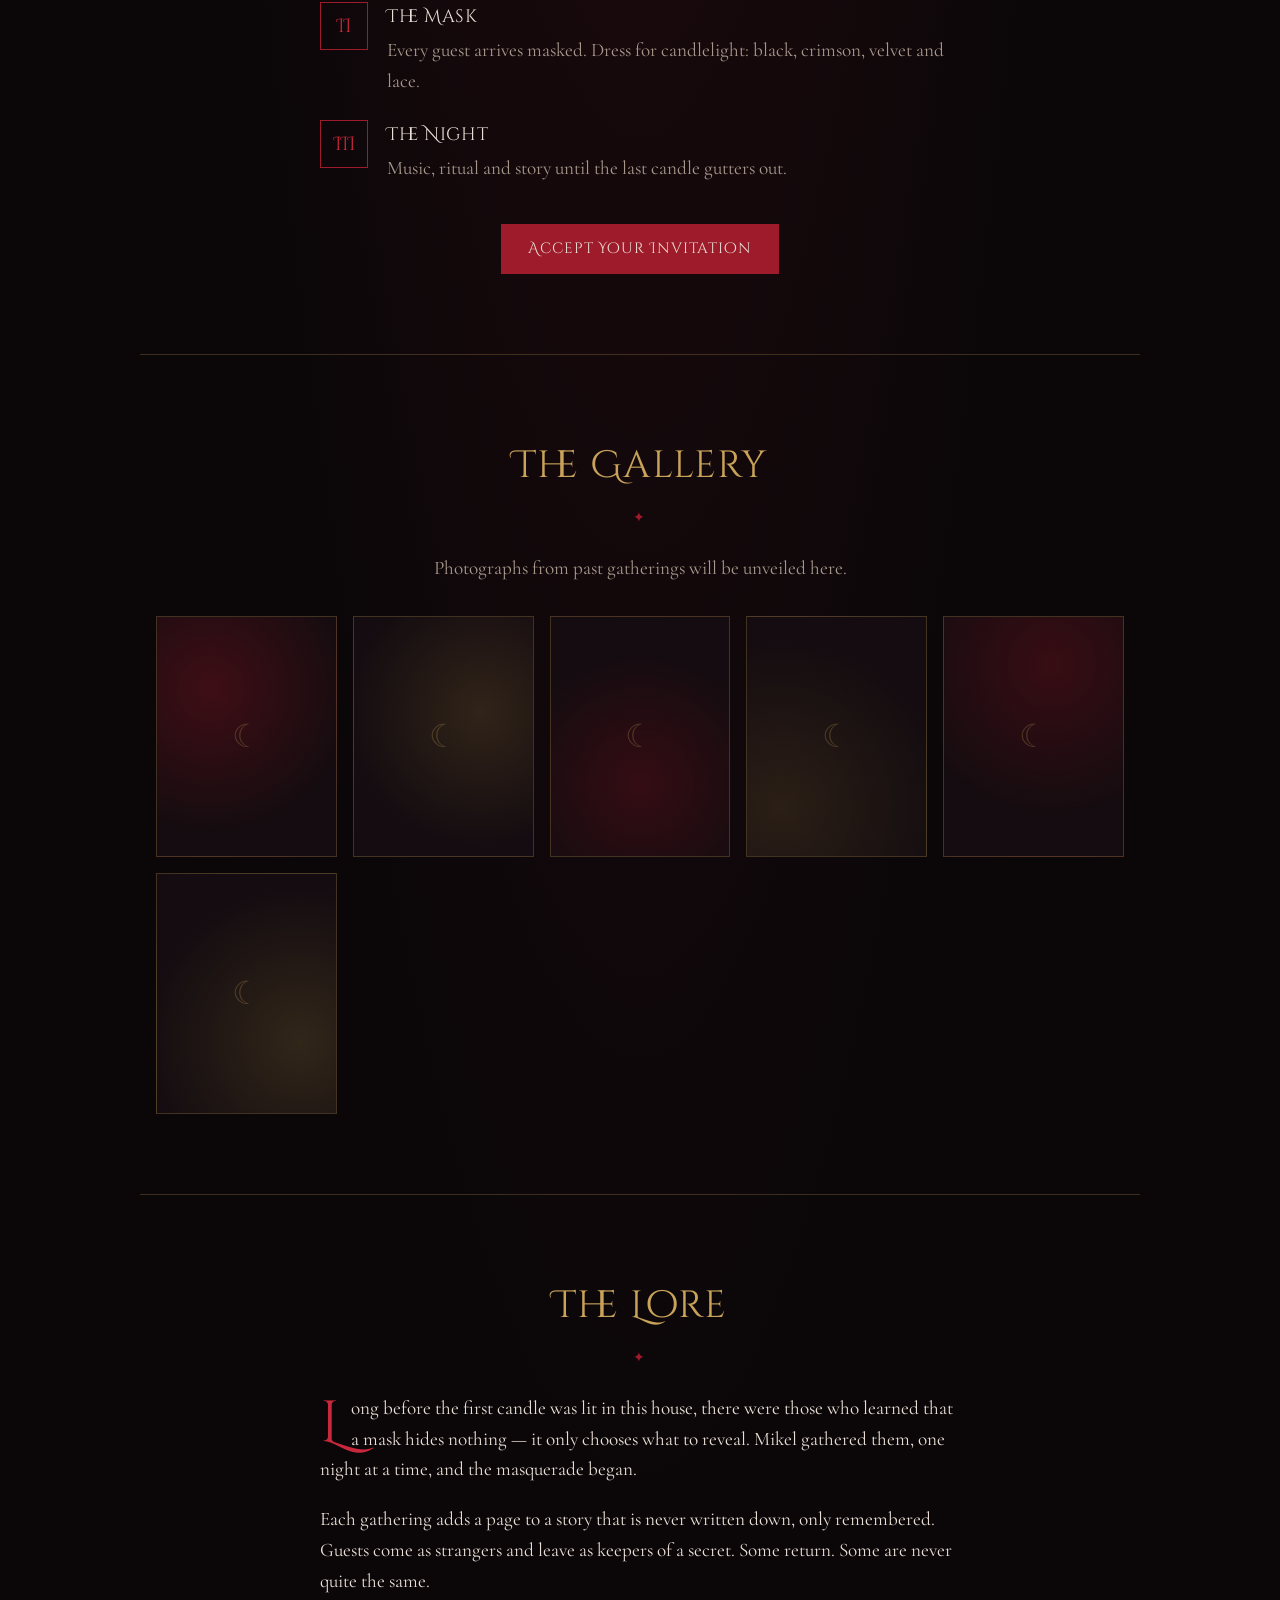
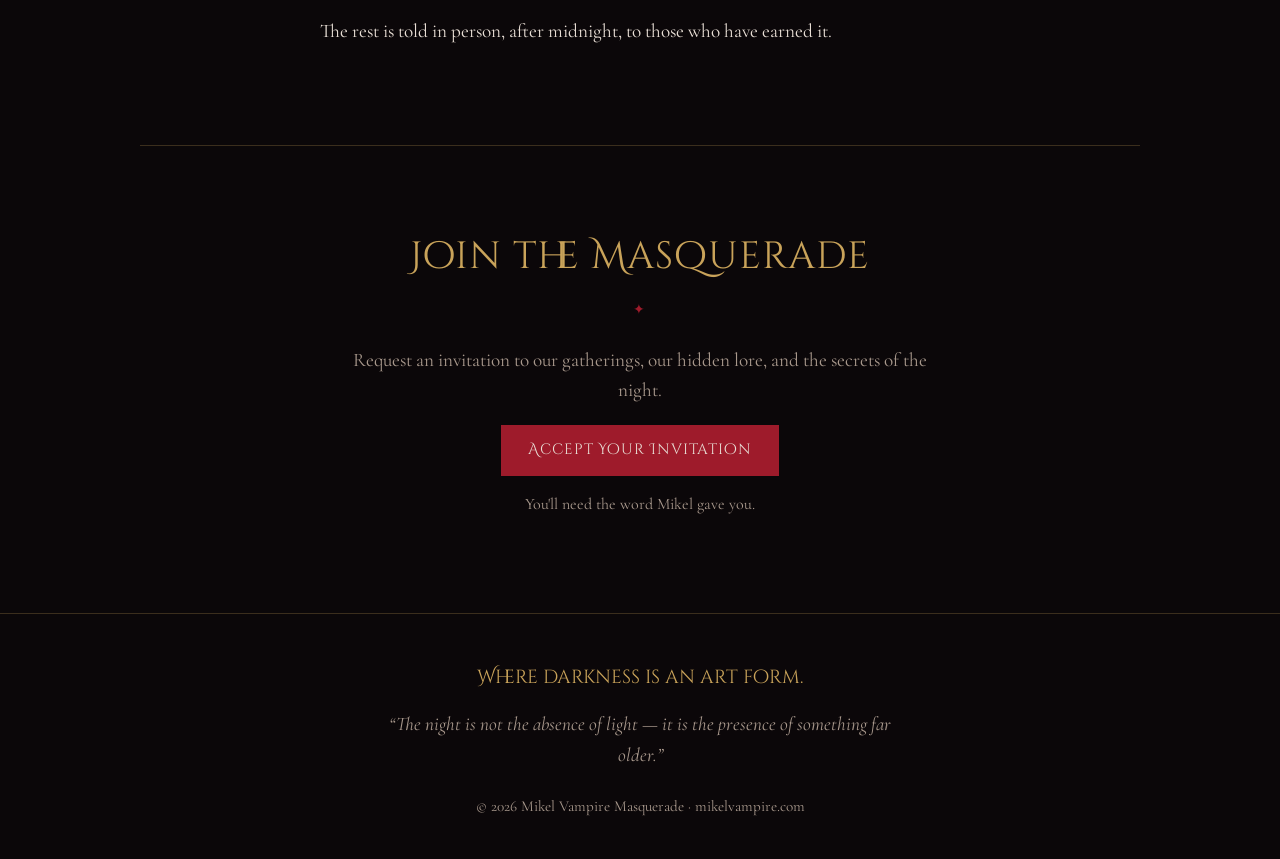
==== commit fef27474: "Hide site from search engines; add sealed invitation page Co-Authored-By: Claude Opus 5.5 <noreply@a" ====
--- a/index.html
+++ b/index.html
@@ -3,12 +3,9 @@
 <head>
 <meta charset="utf-8">
 <meta name="viewport" content="width=device-width, initial-scale=1">
+<meta name="robots" content="noindex, nofollow, noarchive, nosnippet, noimageindex">
 <title>Mikel Vampire Masquerade</title>
 <meta name="description" content="Mikel Vampire Masquerade — Enter the darkness. Embrace the night. Private masquerade gatherings, gallery and lore.">
-<link rel="canonical" href="https://mikelvampire.com/">
-<meta property="og:title" content="Mikel Vampire Masquerade">
-<meta property="og:description" content="Enter the darkness. Embrace the night.">
-<meta property="og:url" content="https://mikelvampire.com/">
 <meta name="theme-color" content="#0b0709">
 <link rel="icon" href="favicon.svg" type="image/svg+xml">
 <link rel="preconnect" href="https://fonts.googleapis.com">
@@ -123,7 +120,7 @@
       <li><span>II</span><div><h3>The Mask</h3><p>Every guest arrives masked. Dress for candlelight: black, crimson, velvet and lace.</p></div></li>
       <li><span>III</span><div><h3>The Night</h3><p>Music, ritual and story until the last candle gutters out.</p></div></li>
     </ol>
-    <div class="actions center"><a class="btn primary" href="#contact">Request Your Invitation</a></div>
+    <div class="actions center"><a class="btn primary" href="/invitation/">Accept Your Invitation</a></div>
   </section>
 
   <section id="gallery" class="panel">
@@ -145,7 +142,8 @@
   <section id="contact" class="panel invite">
     <h2 class="section-title">Join the Masquerade</h2>
     <p class="center">Request an invitation to our gatherings, our hidden lore, and the secrets of the night.</p>
-    <p class="center soon">Invitation requests open soon.</p>
+    <div class="actions center"><a class="btn primary" href="/invitation/">Accept Your Invitation</a></div>
+    <p class="center" style="font-size:1rem;margin-top:1rem">You'll need the word Mikel gave you.</p>
   </section>
 
 </main>
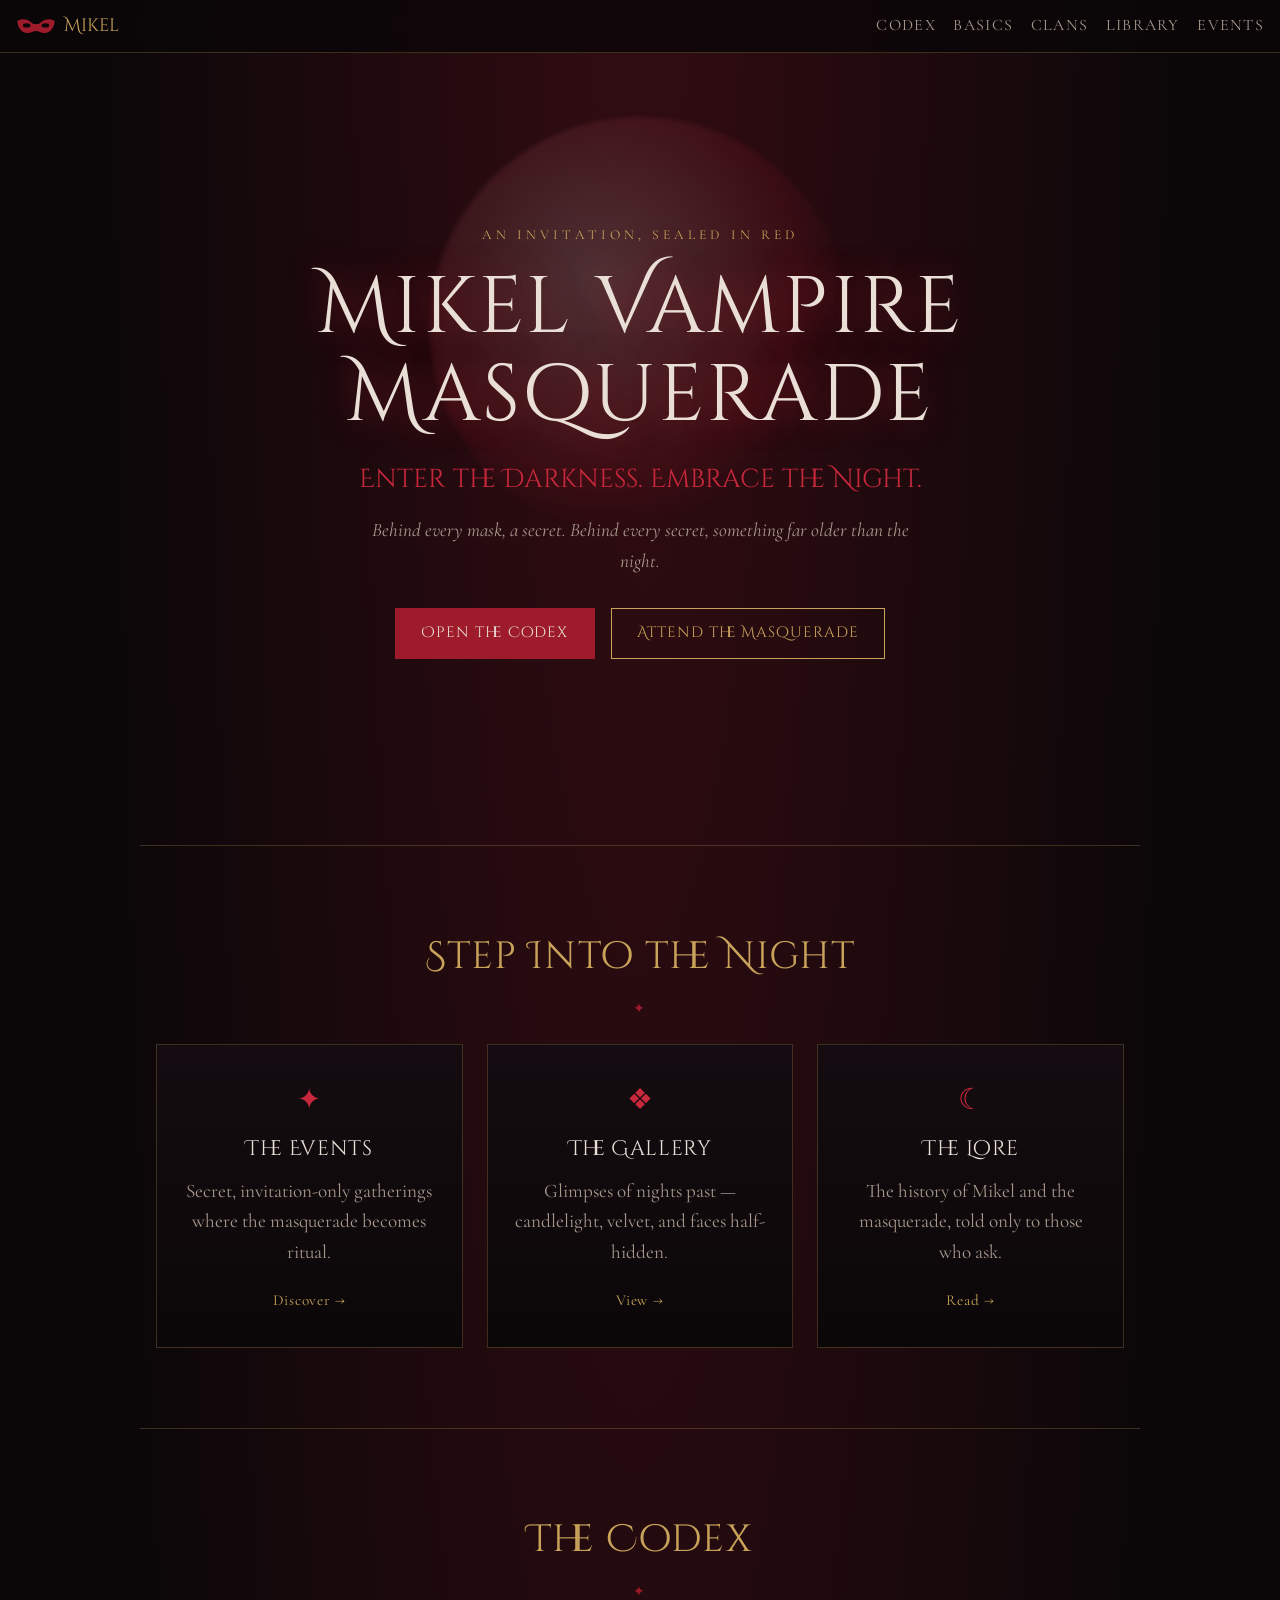
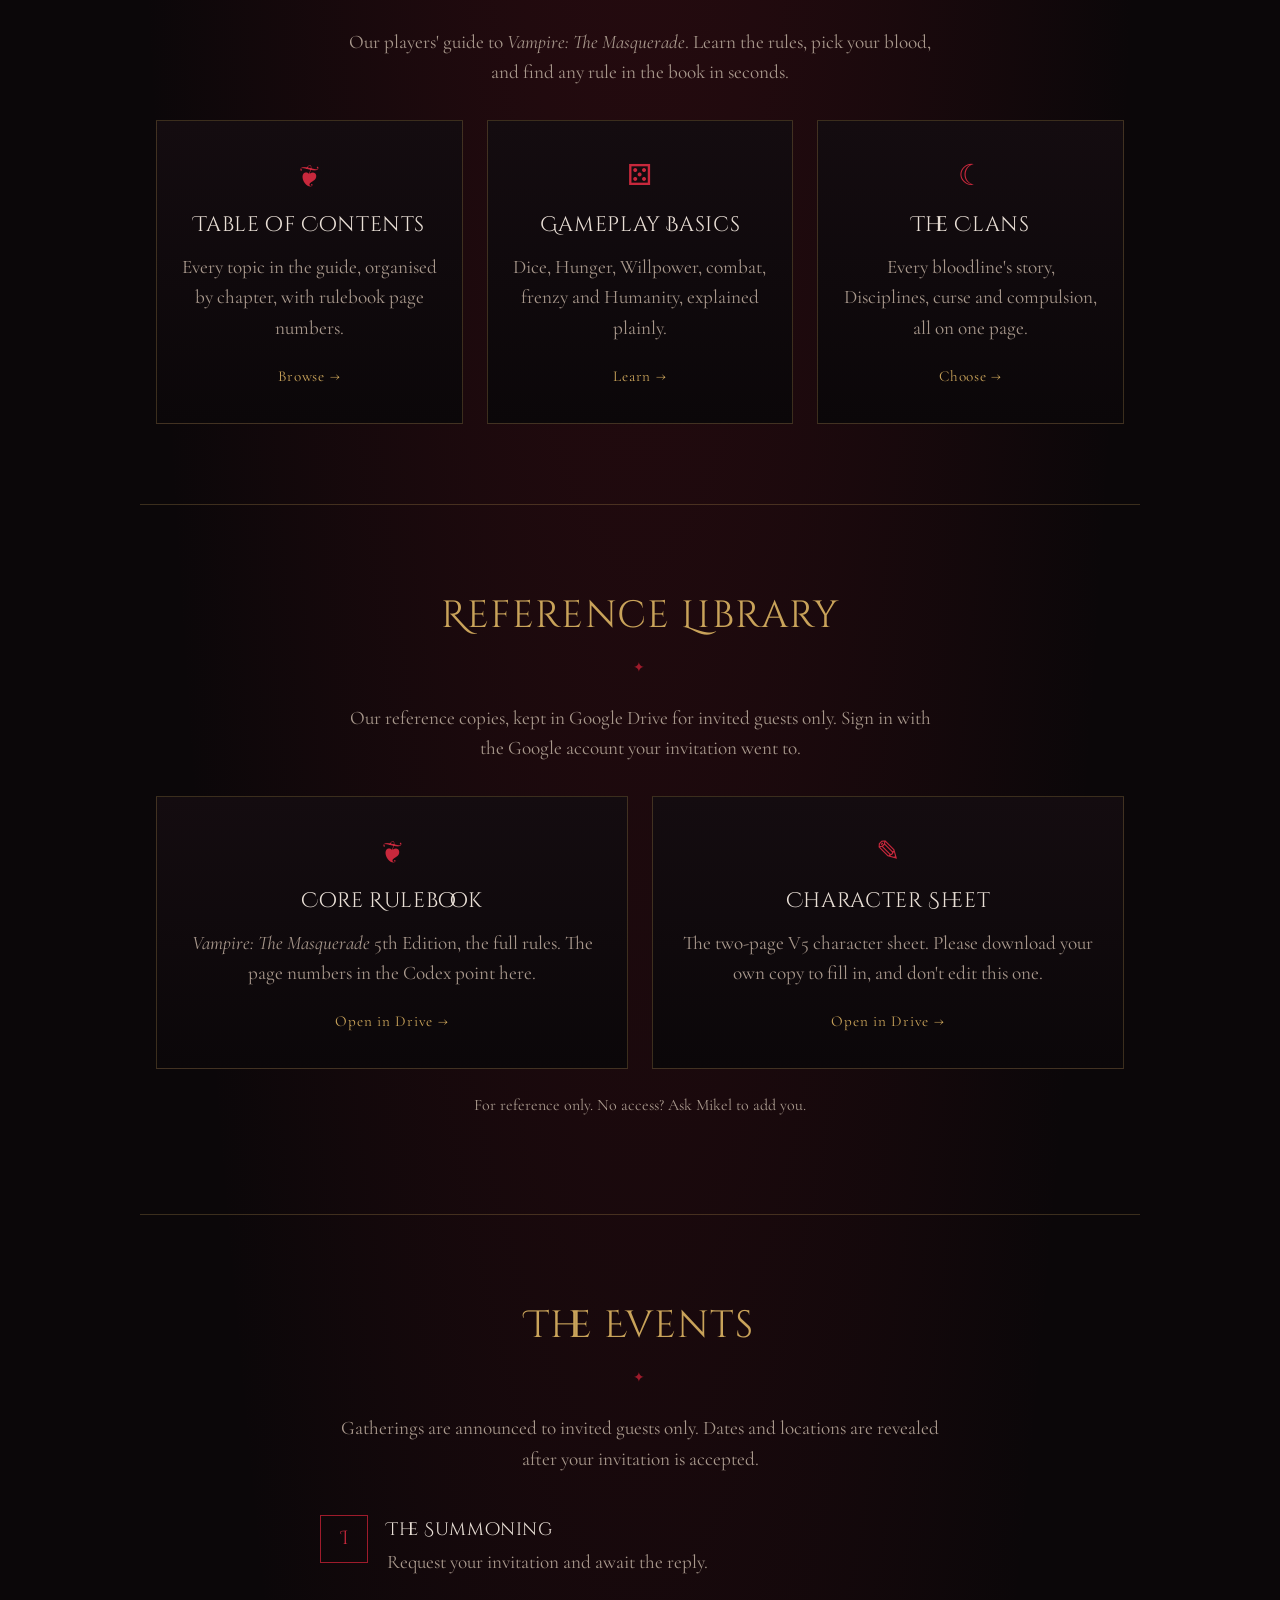
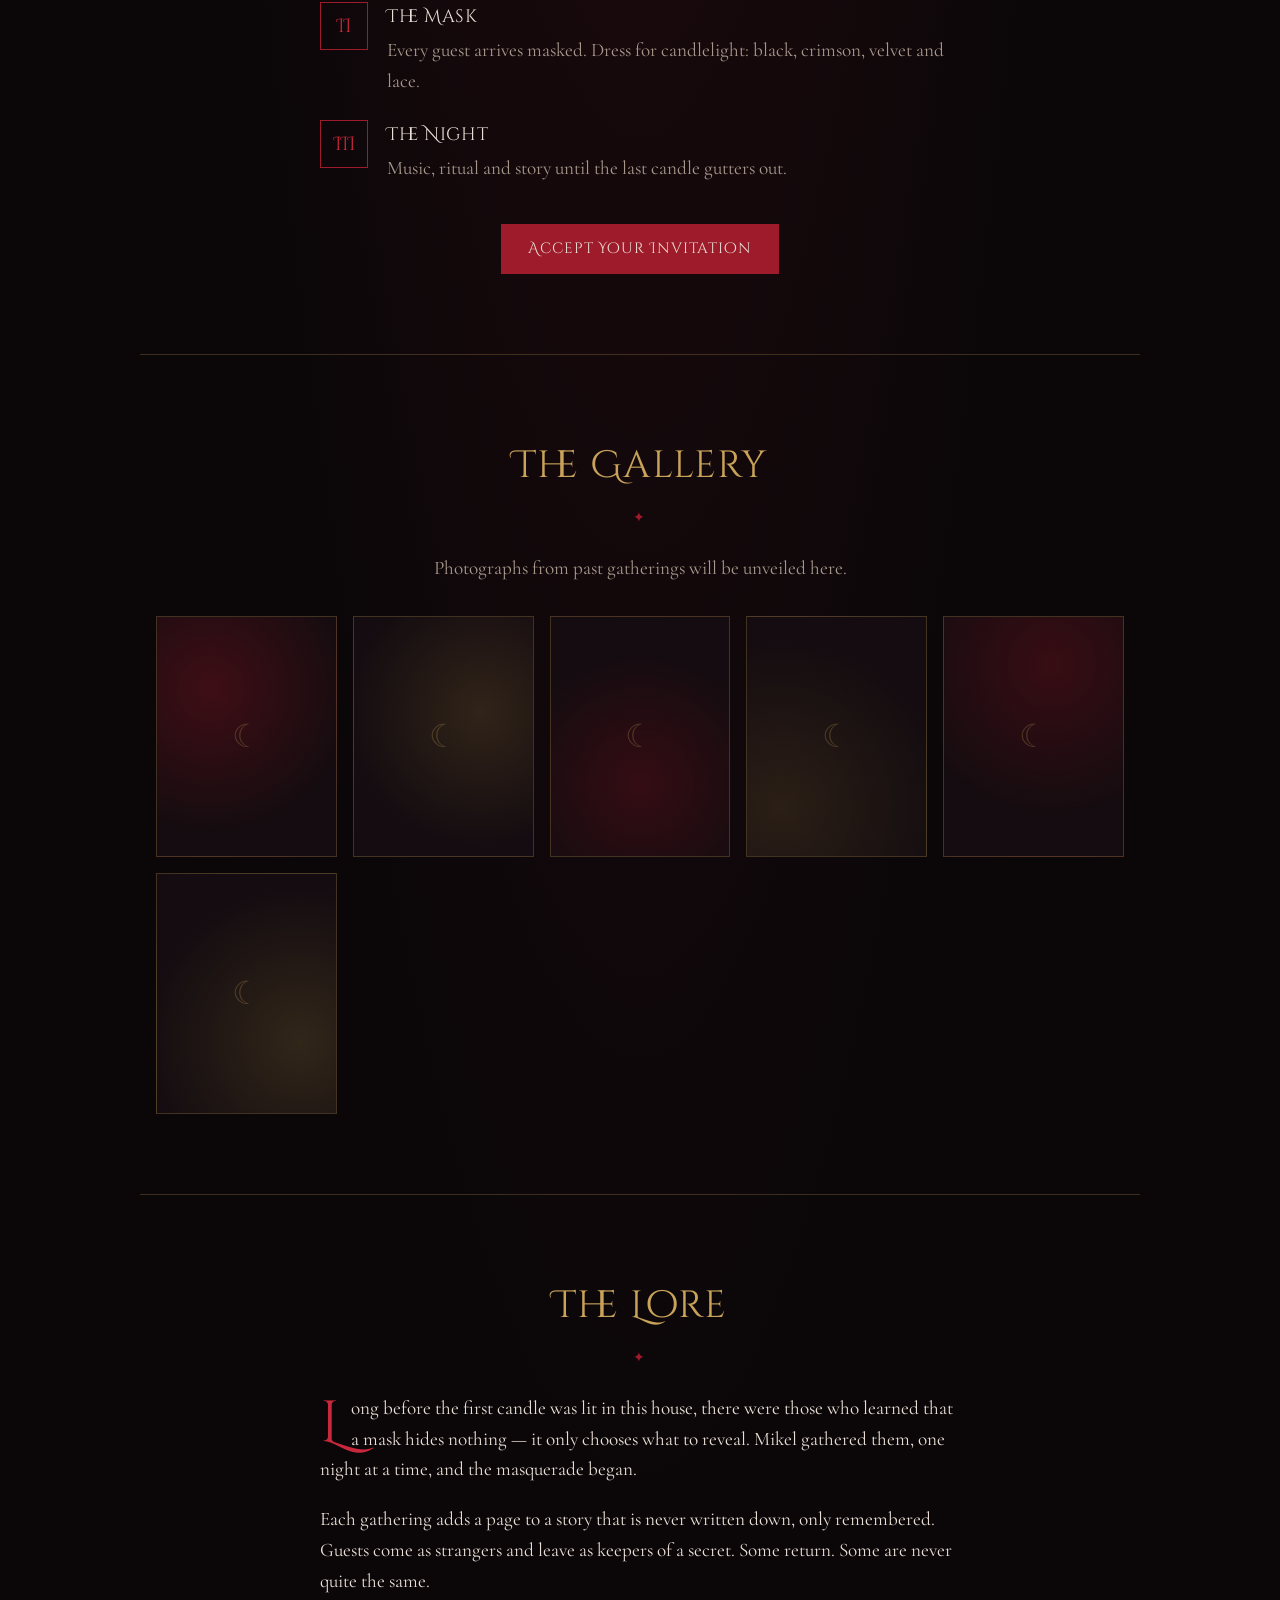
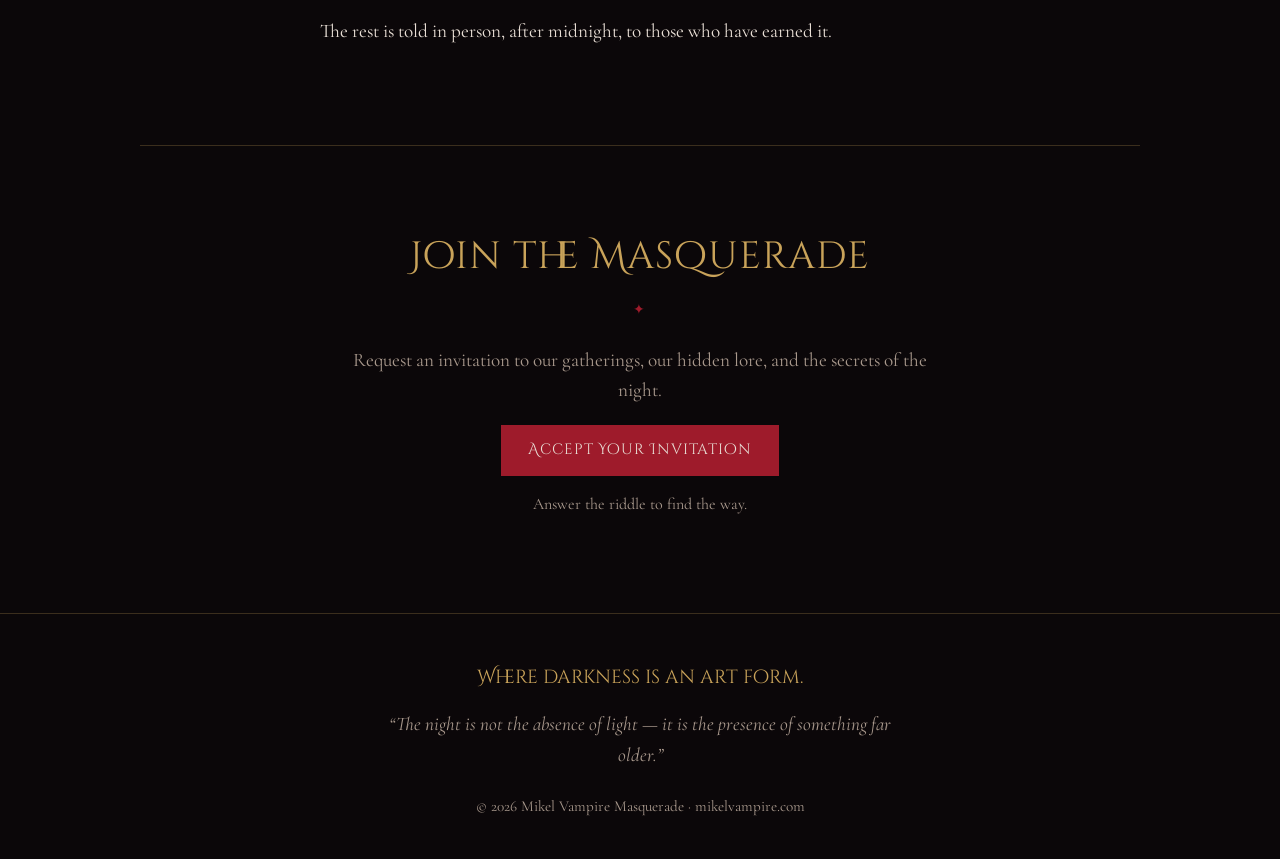
==== commit 414f4ab9: "Open the invitation: riddle-sealed haven details Co-Authored-By: Claude Opus 5.5 <noreply@anthropic." ====
--- a/index.html
+++ b/index.html
@@ -143,7 +143,7 @@
     <h2 class="section-title">Join the Masquerade</h2>
     <p class="center">Request an invitation to our gatherings, our hidden lore, and the secrets of the night.</p>
     <div class="actions center"><a class="btn primary" href="/invitation/">Accept Your Invitation</a></div>
-    <p class="center" style="font-size:1rem;margin-top:1rem">You'll need the word Mikel gave you.</p>
+    <p class="center" style="font-size:1rem;margin-top:1rem">Answer the riddle to find the way.</p>
   </section>
 
 </main>
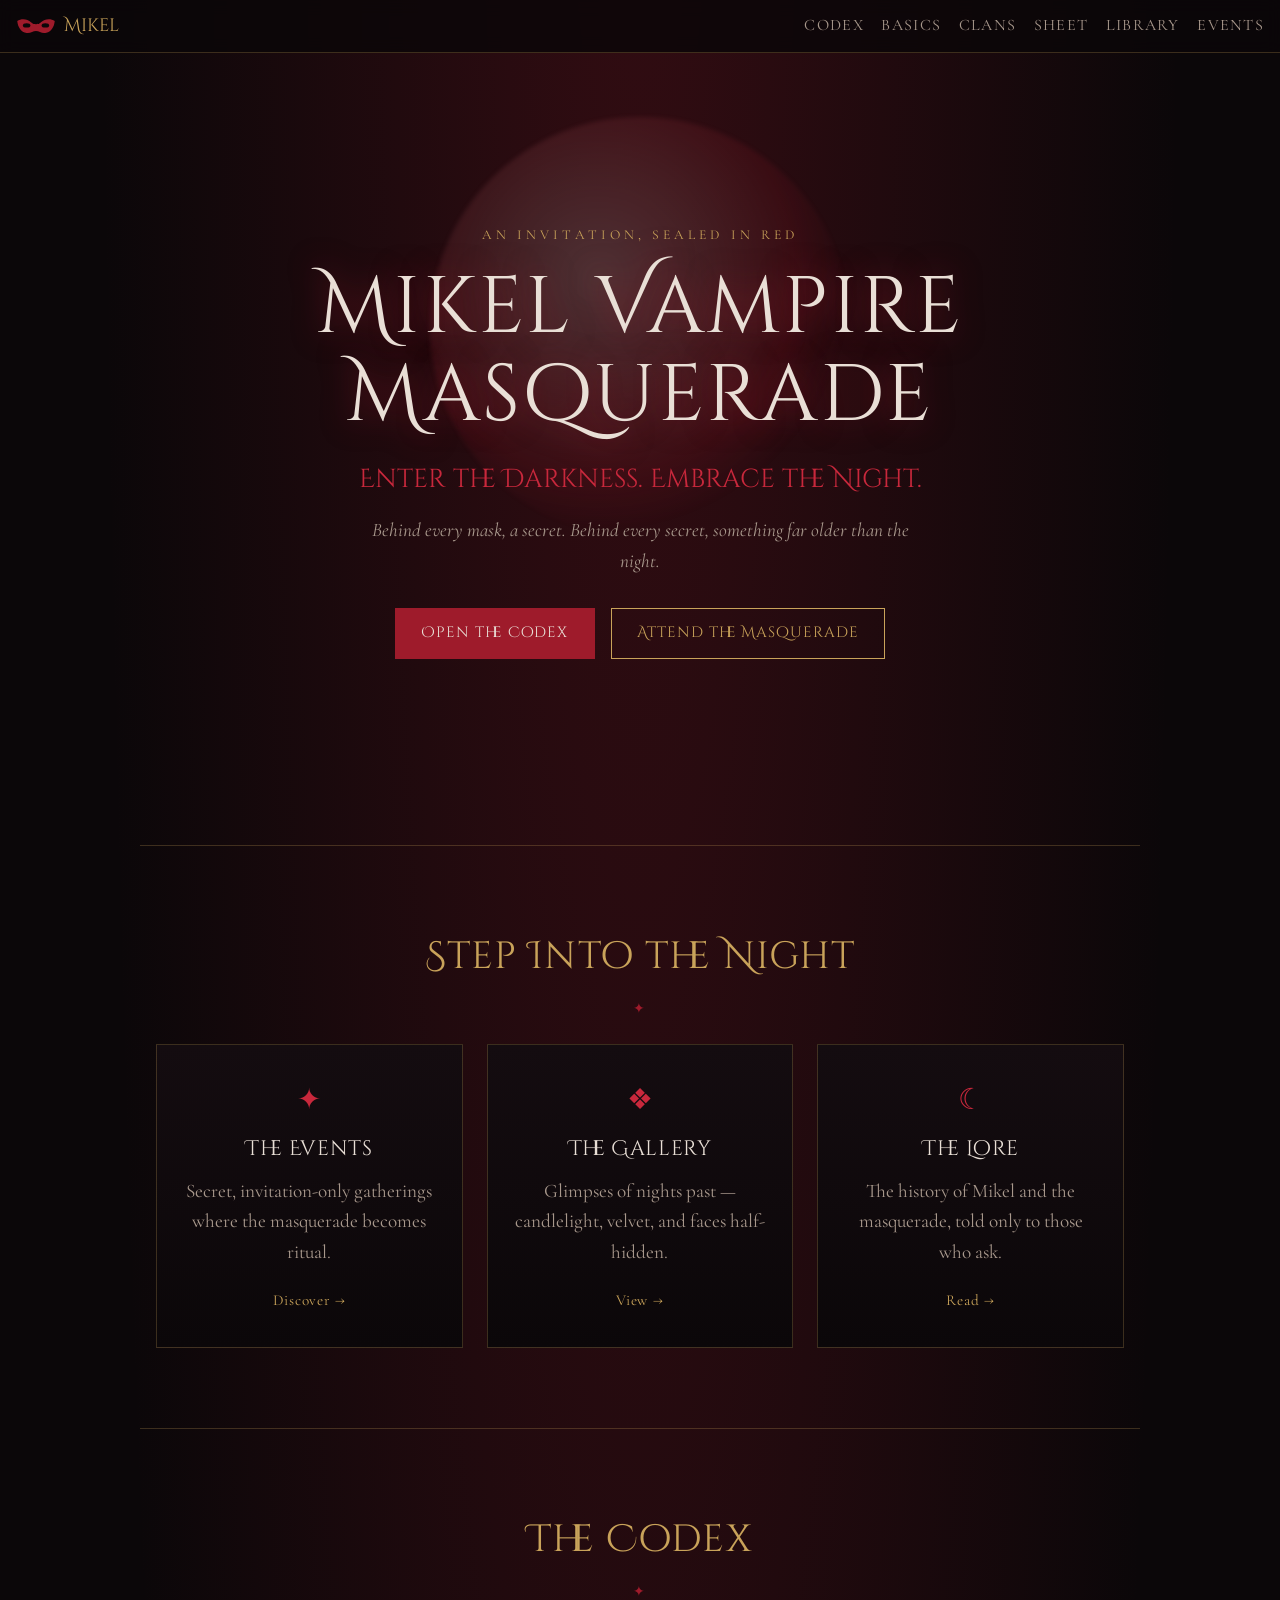
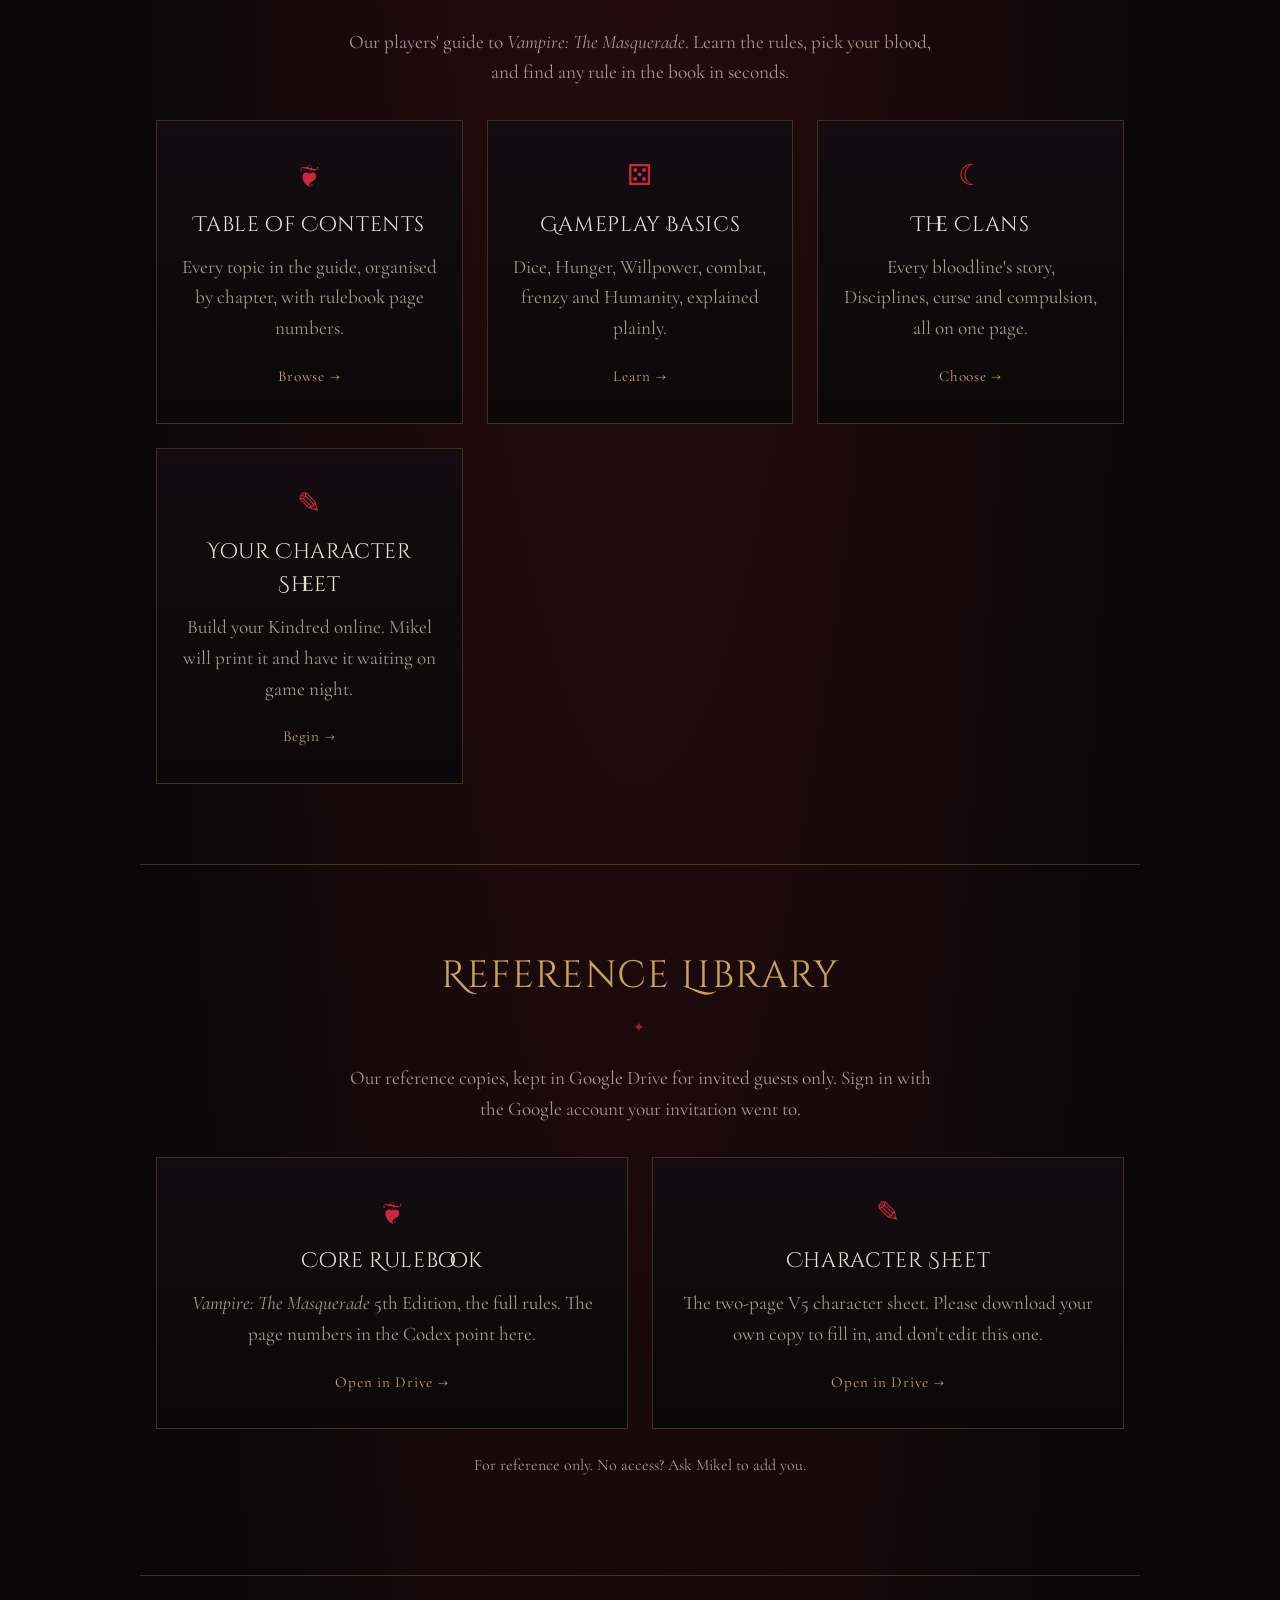
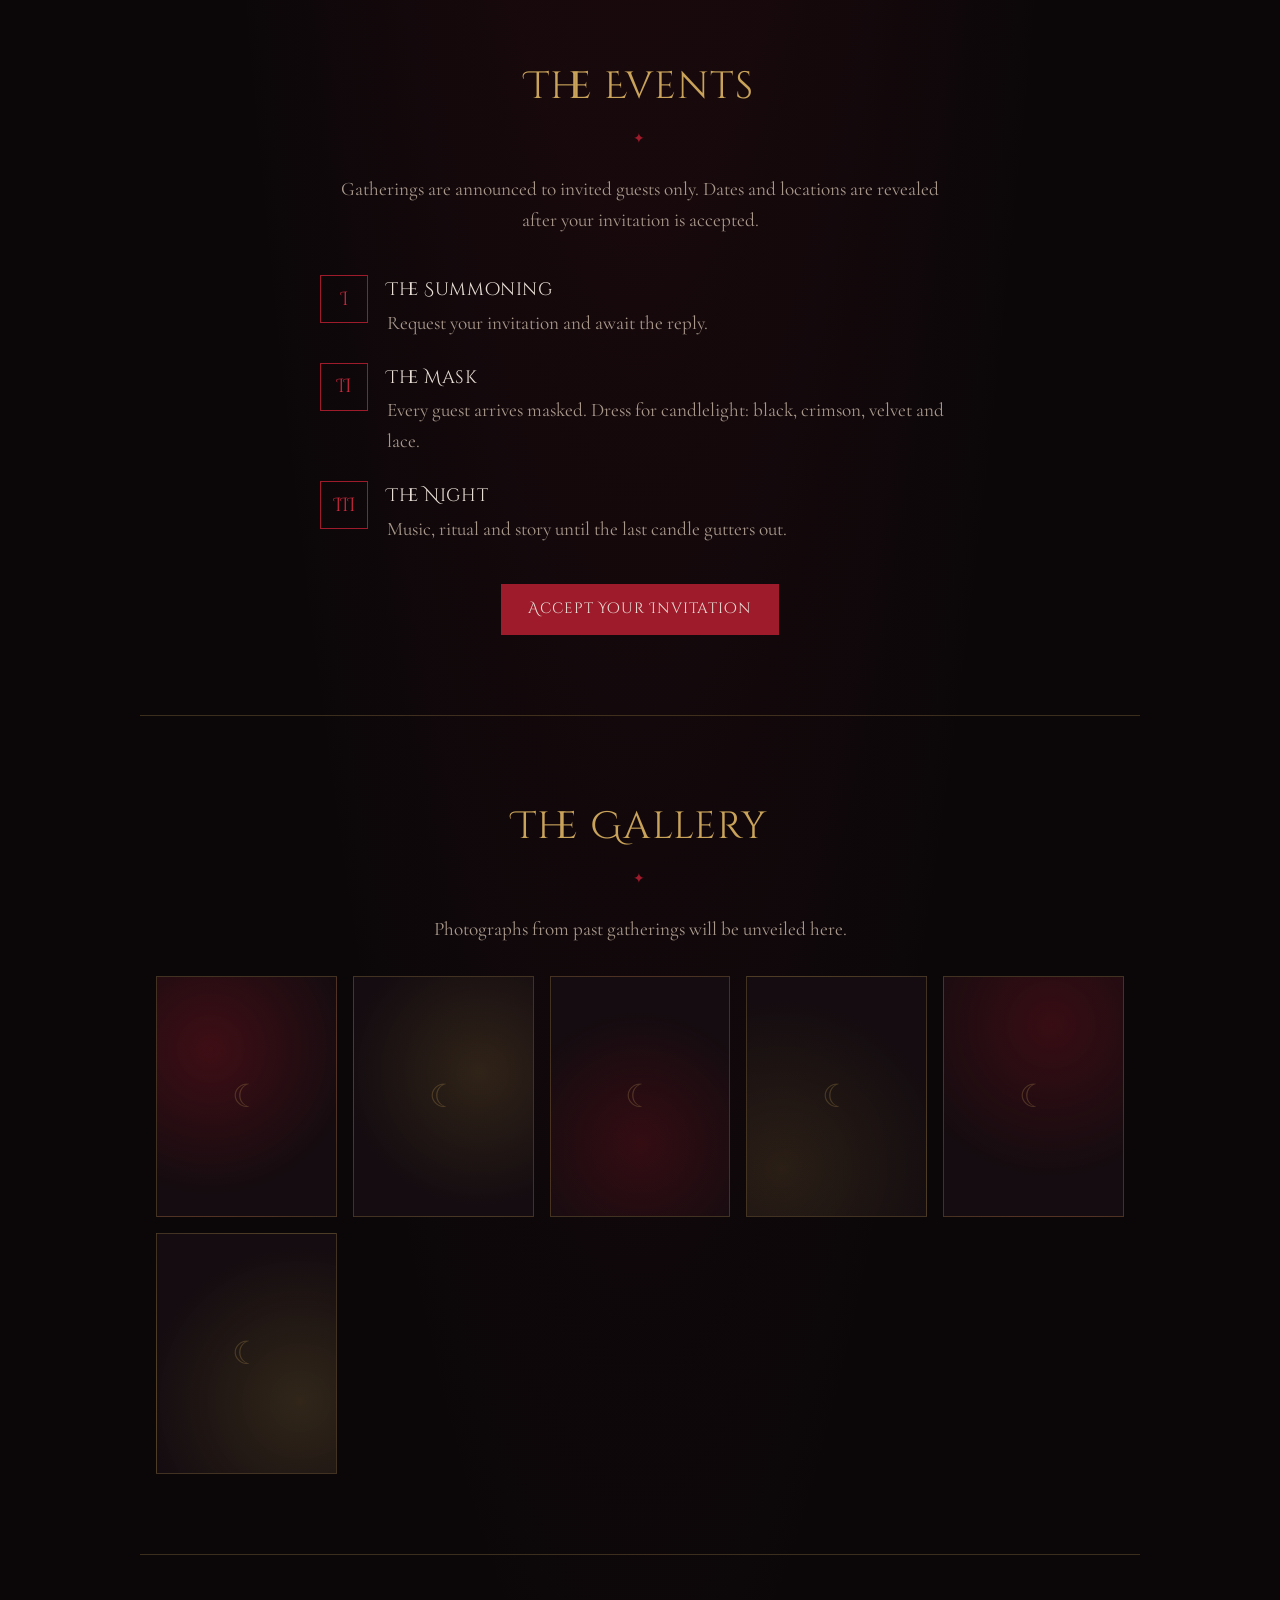
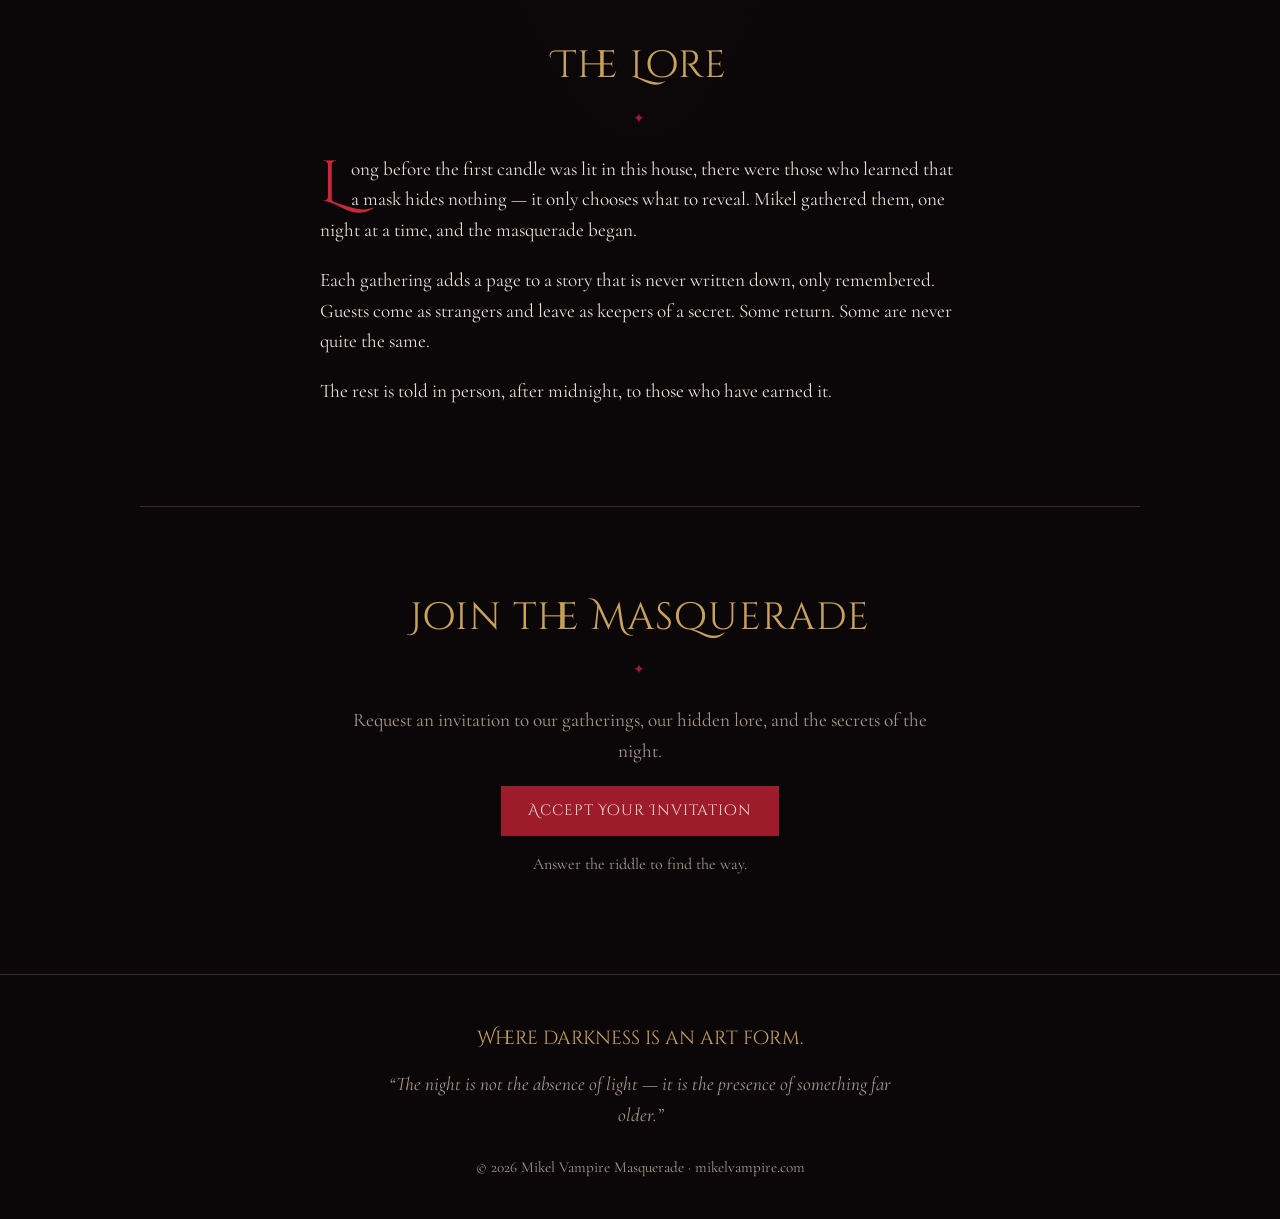
==== commit 45979405: "Add online character sheet form Co-Authored-By: Claude Opus 5.5 <noreply@anthropic.com> Claude-Sessi" ====
--- a/index.html
+++ b/index.html
@@ -24,6 +24,7 @@
     <a href="/codex/">Codex</a>
     <a href="/basics/">Basics</a>
     <a href="/clans/">Clans</a>
+    <a href="/sheet/">Sheet</a>
     <a href="#rulebook">Library</a>
     <a href="#events">Events</a>
   </nav>
@@ -88,6 +89,12 @@
         <h3>The Clans</h3>
         <p>Every bloodline's story, Disciplines, curse and compulsion, all on one page.</p>
         <span class="more">Choose →</span>
+      </a>
+      <a class="card" href="/sheet/">
+        <span class="sigil" aria-hidden="true">✎</span>
+        <h3>Your Character Sheet</h3>
+        <p>Build your Kindred online. Mikel will print it and have it waiting on game night.</p>
+        <span class="more">Begin →</span>
       </a>
     </div>
   </section>
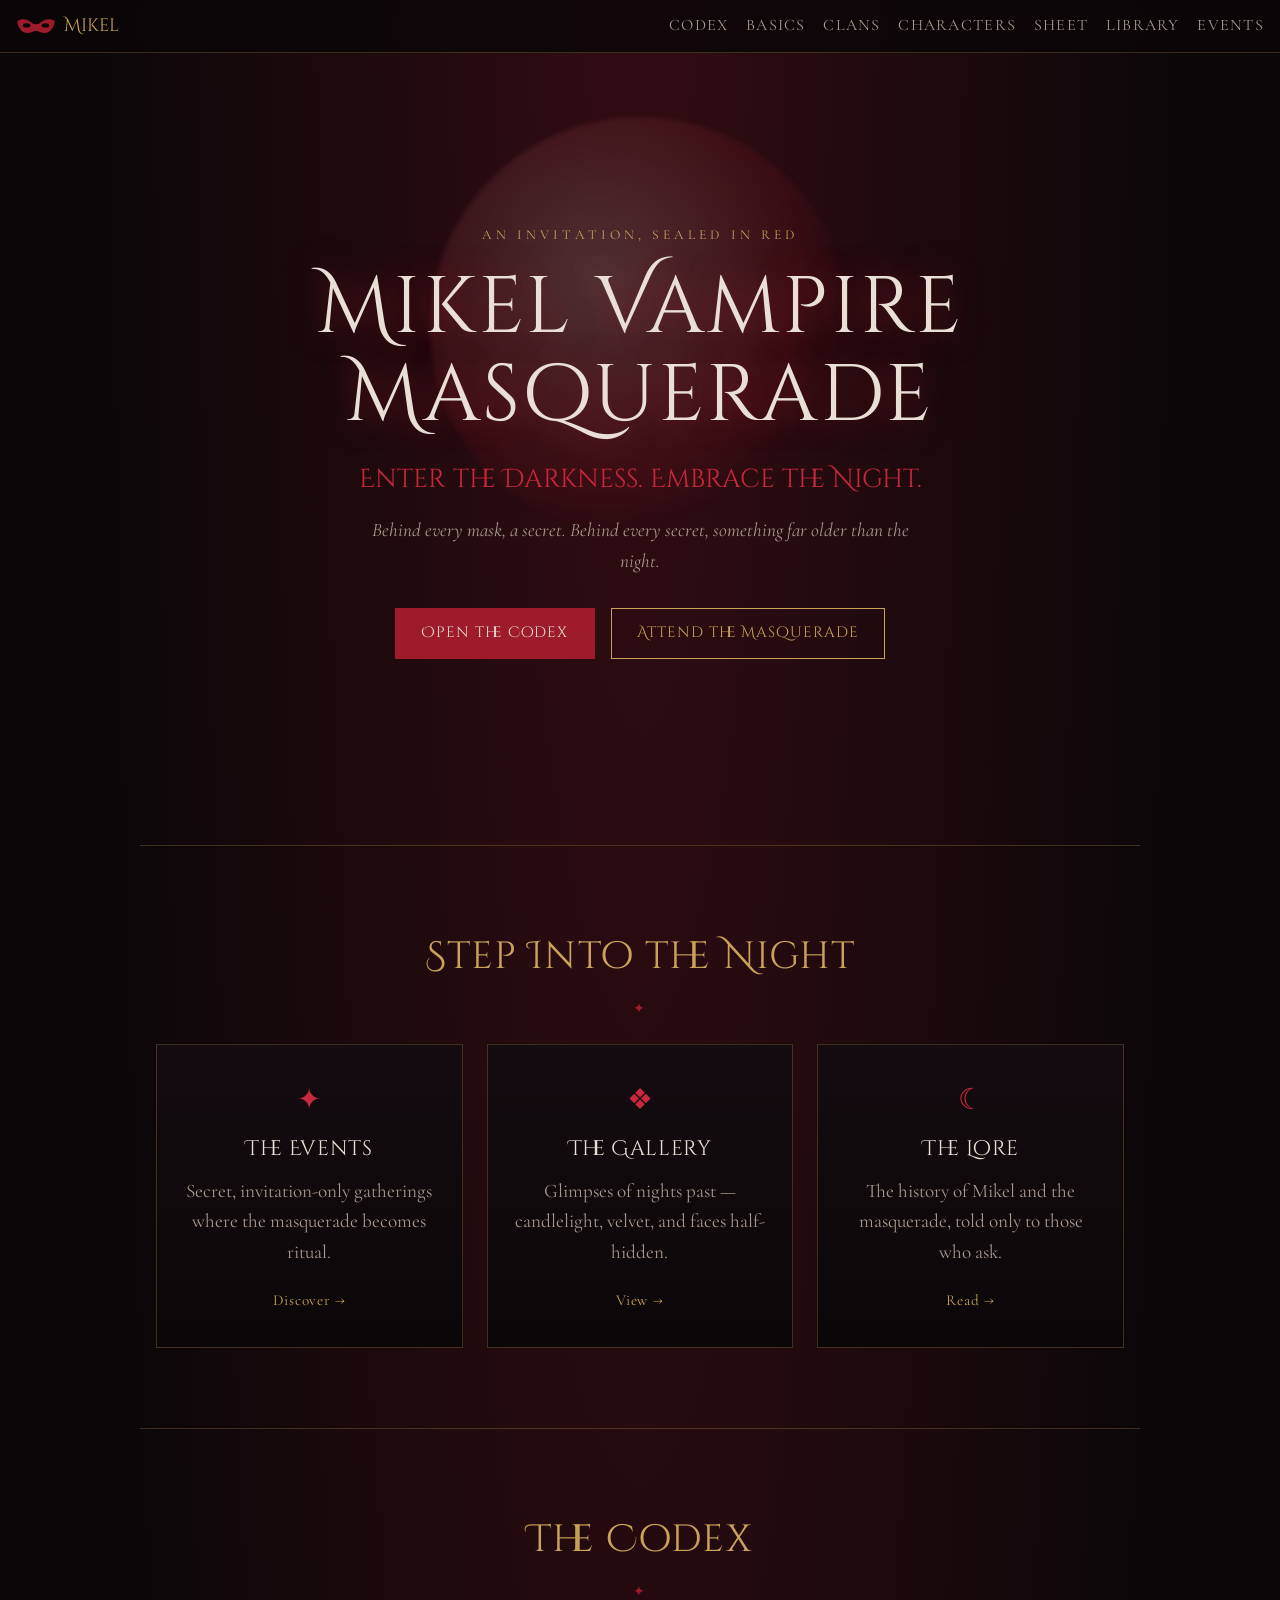
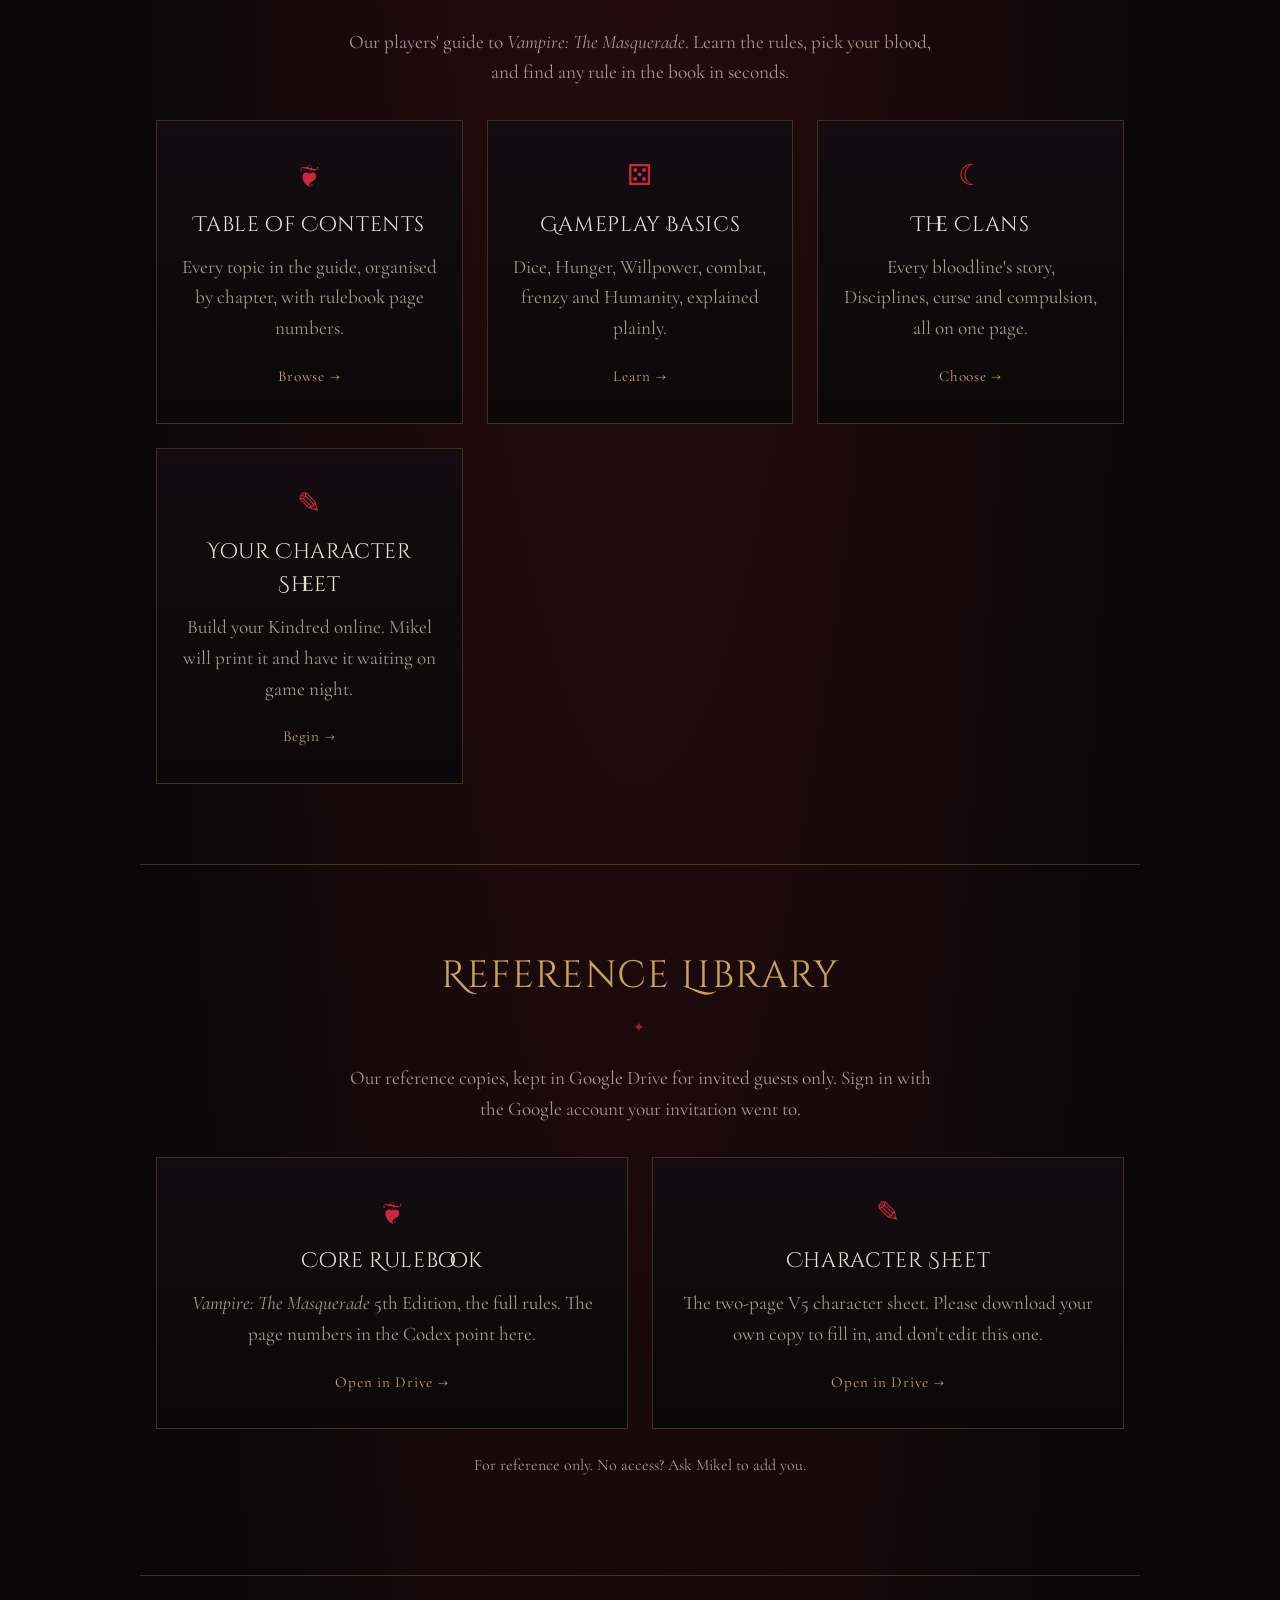
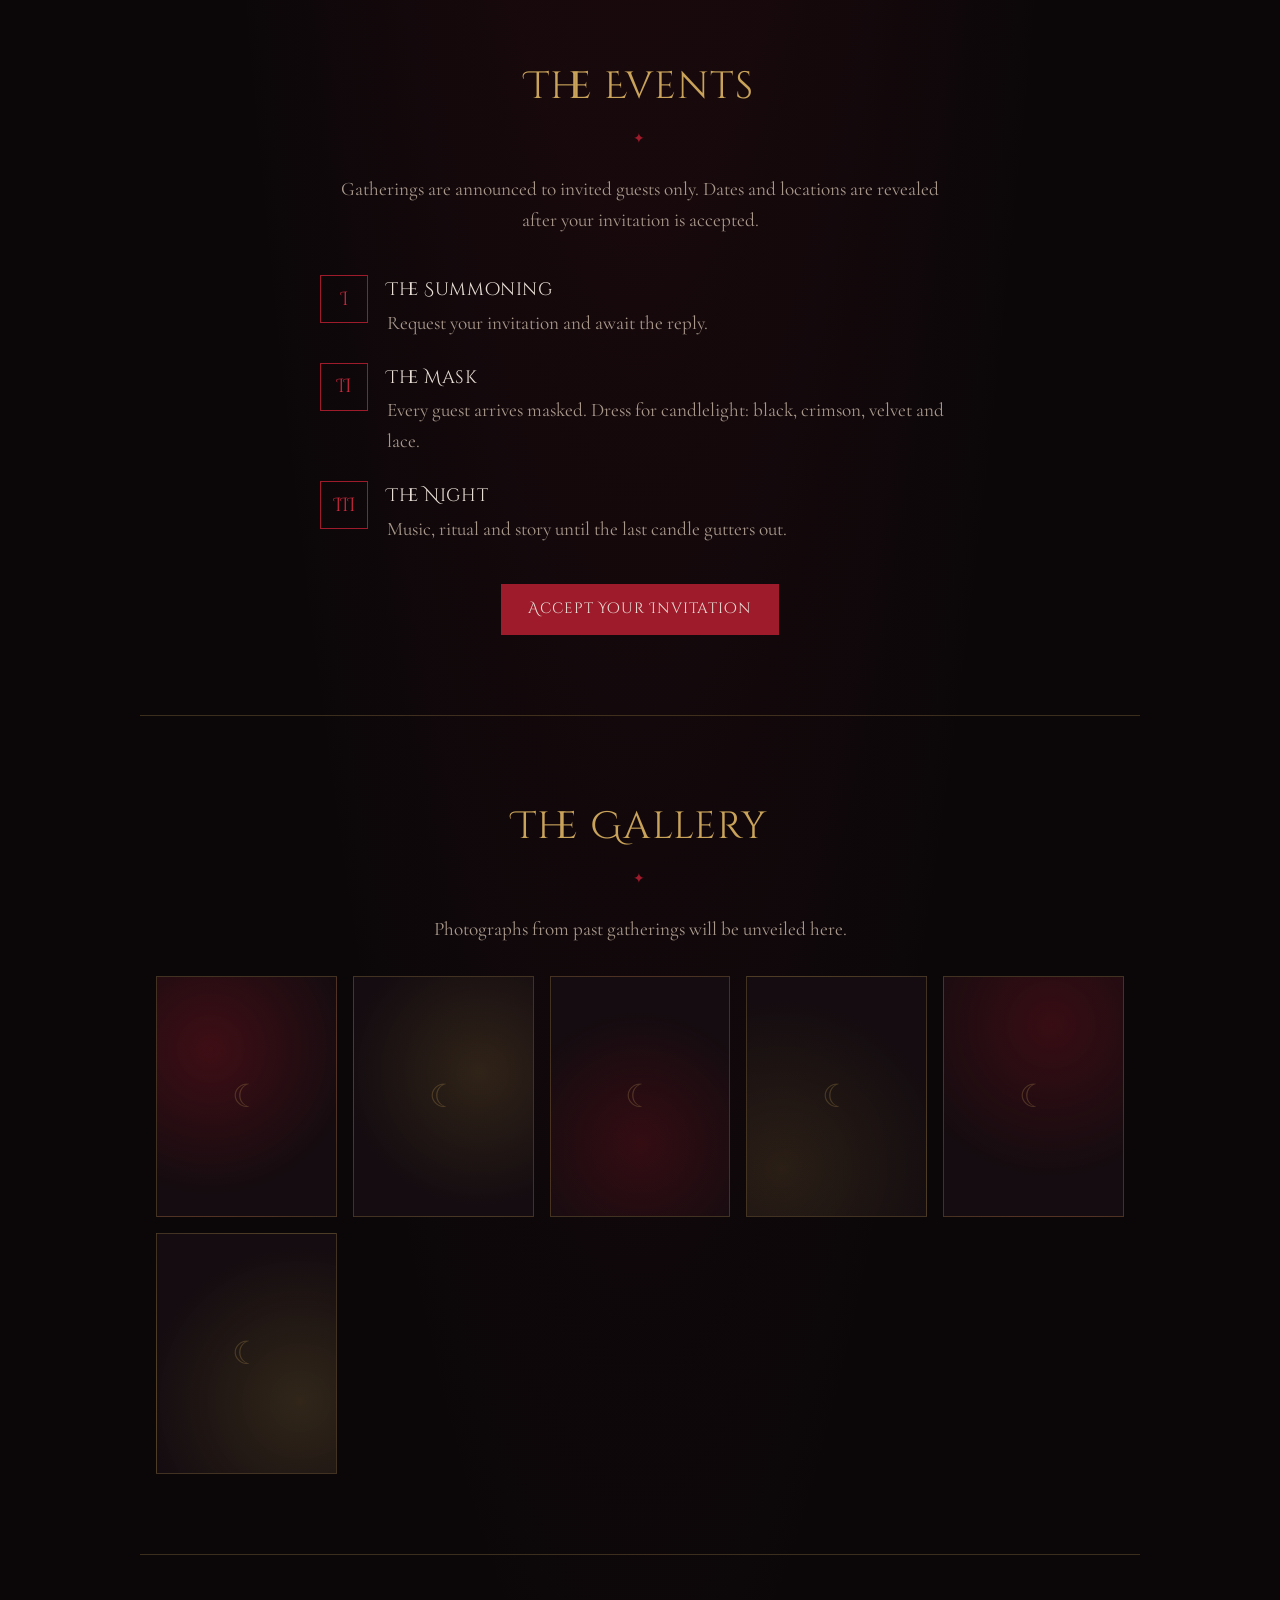
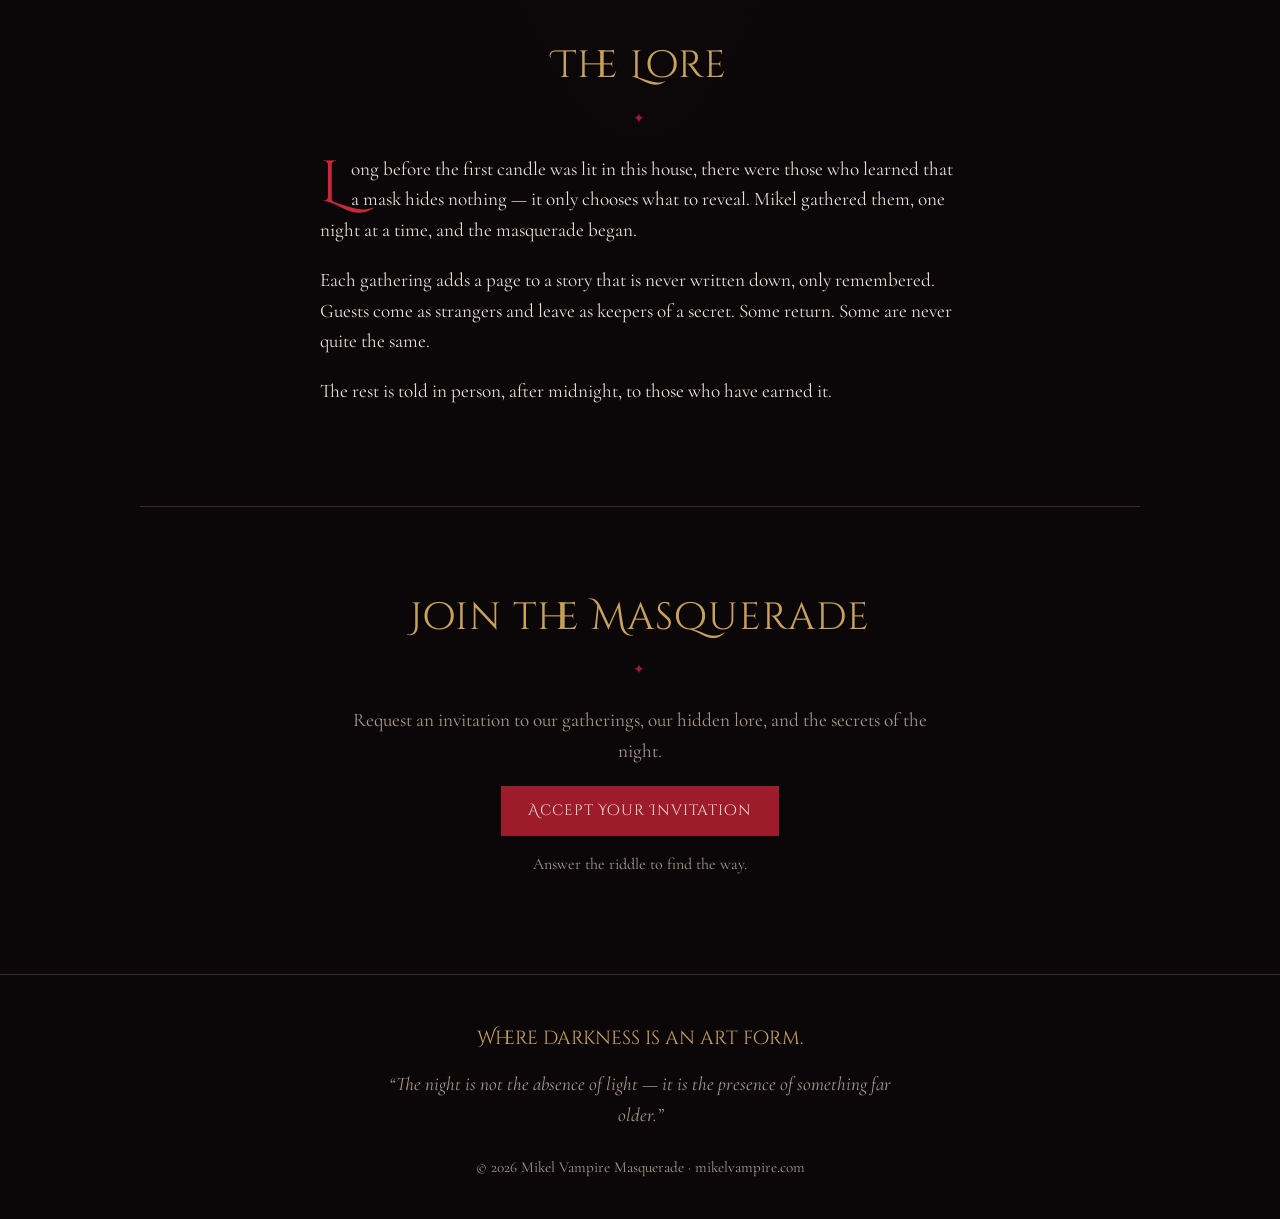
==== commit e4e8d7eb: "Add Characters page: Baron Hector, Cameron, Callus Co-Authored-By: Claude Opus 5.5 <noreply@anthropi" ====
--- a/index.html
+++ b/index.html
@@ -24,6 +24,7 @@
     <a href="/codex/">Codex</a>
     <a href="/basics/">Basics</a>
     <a href="/clans/">Clans</a>
+    <a href="/characters/">Characters</a>
     <a href="/sheet/">Sheet</a>
     <a href="#rulebook">Library</a>
     <a href="#events">Events</a>
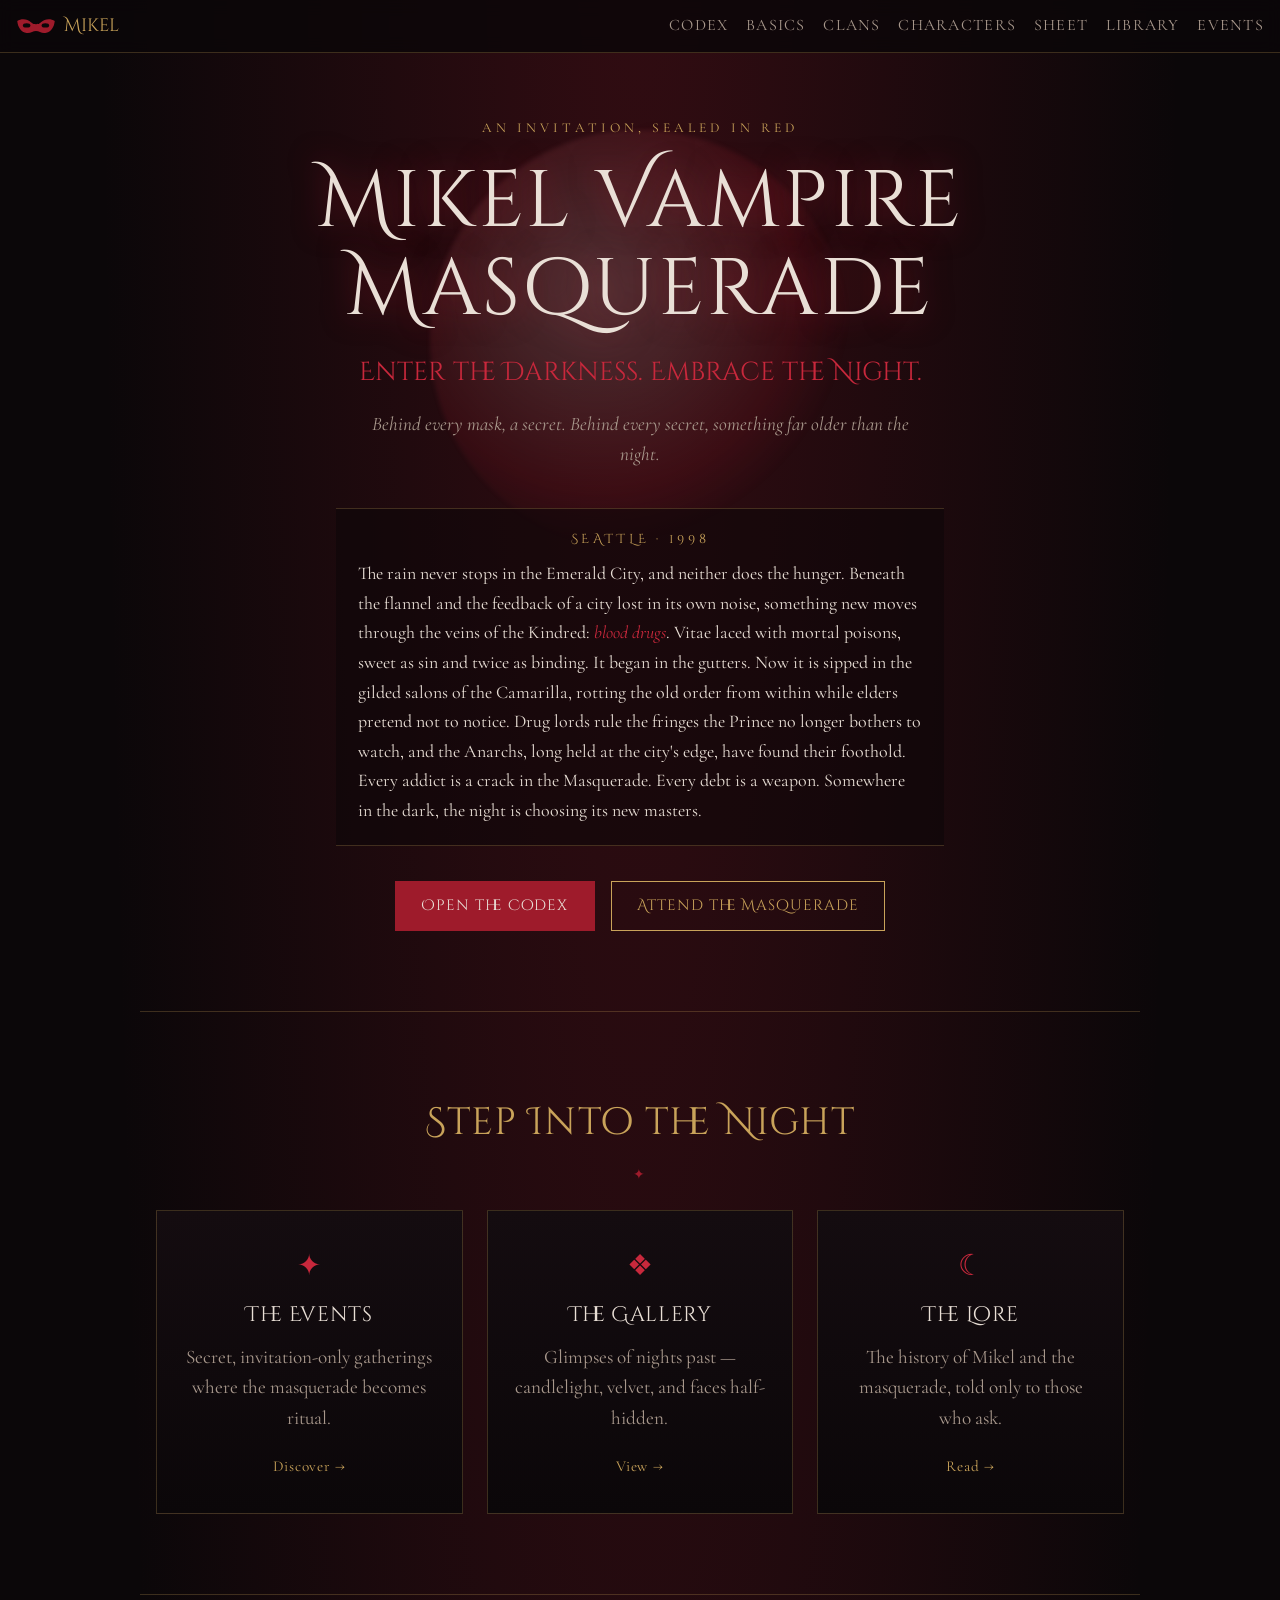
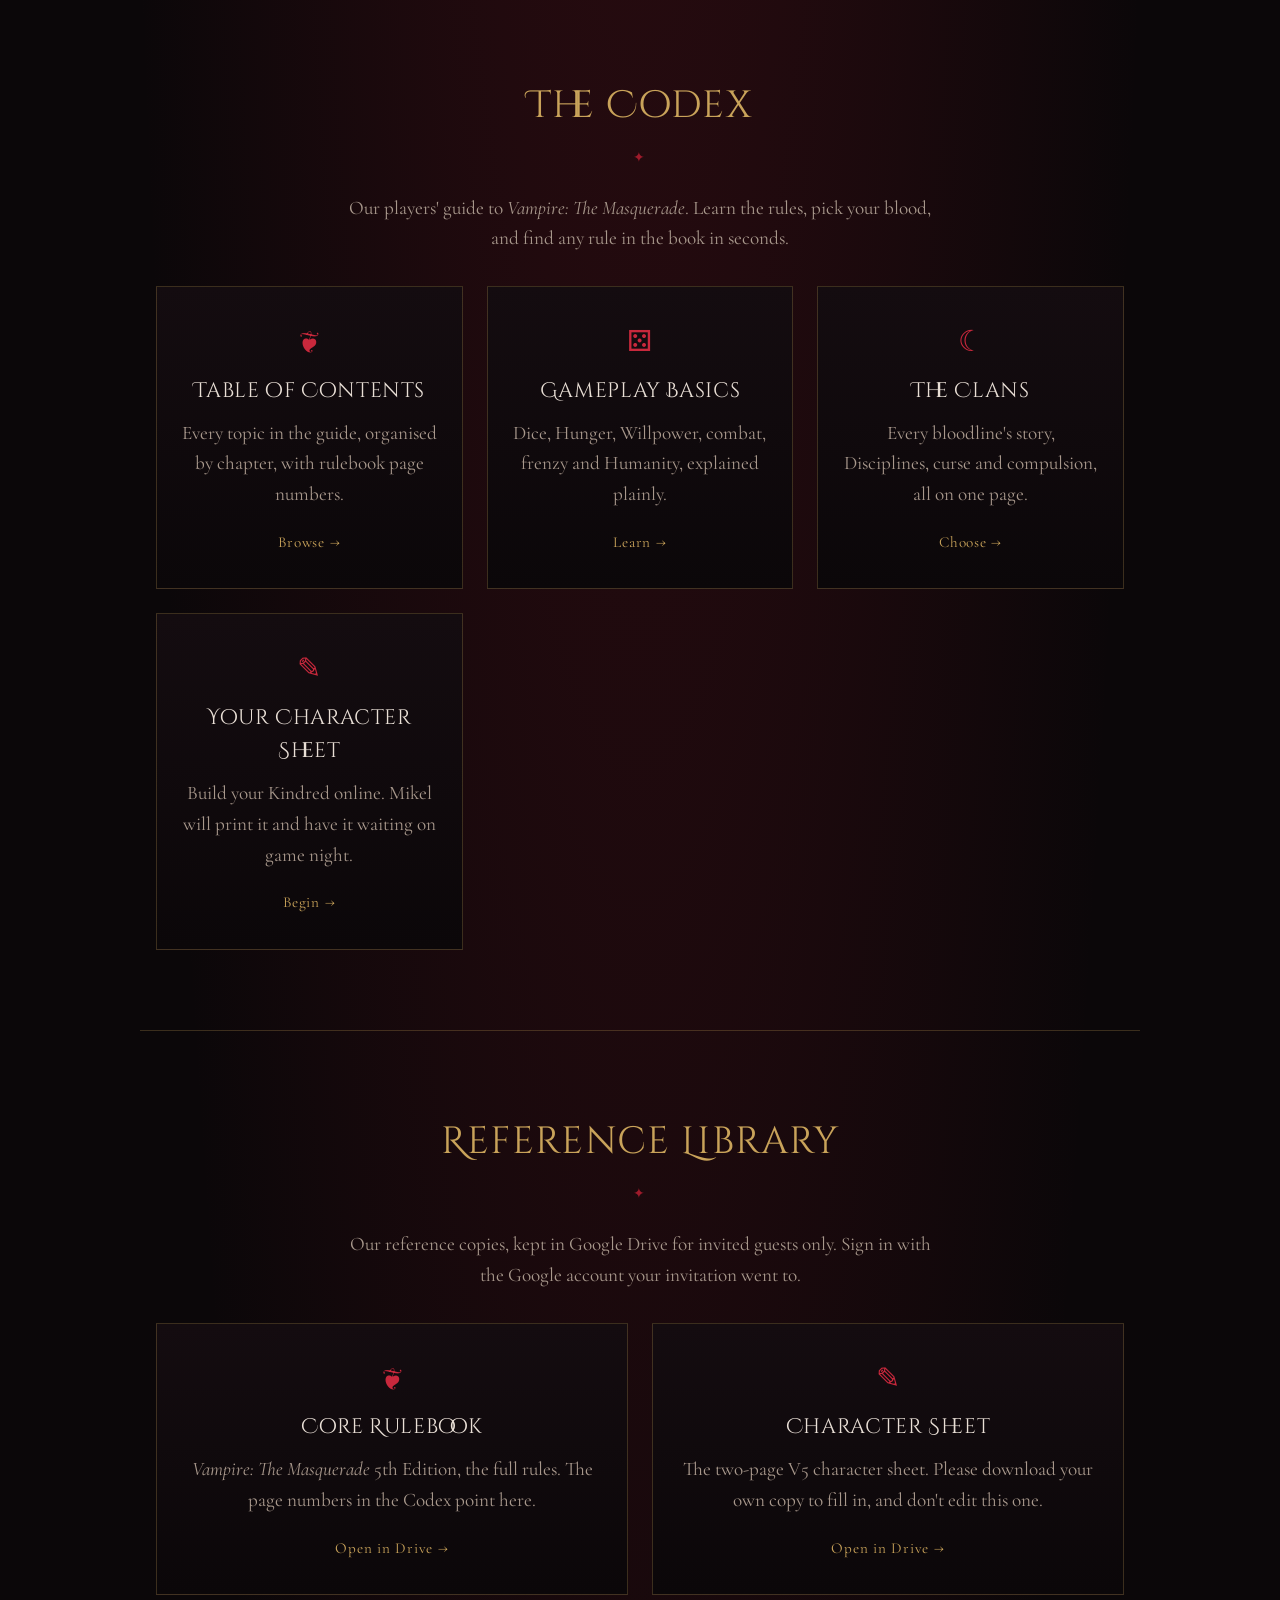
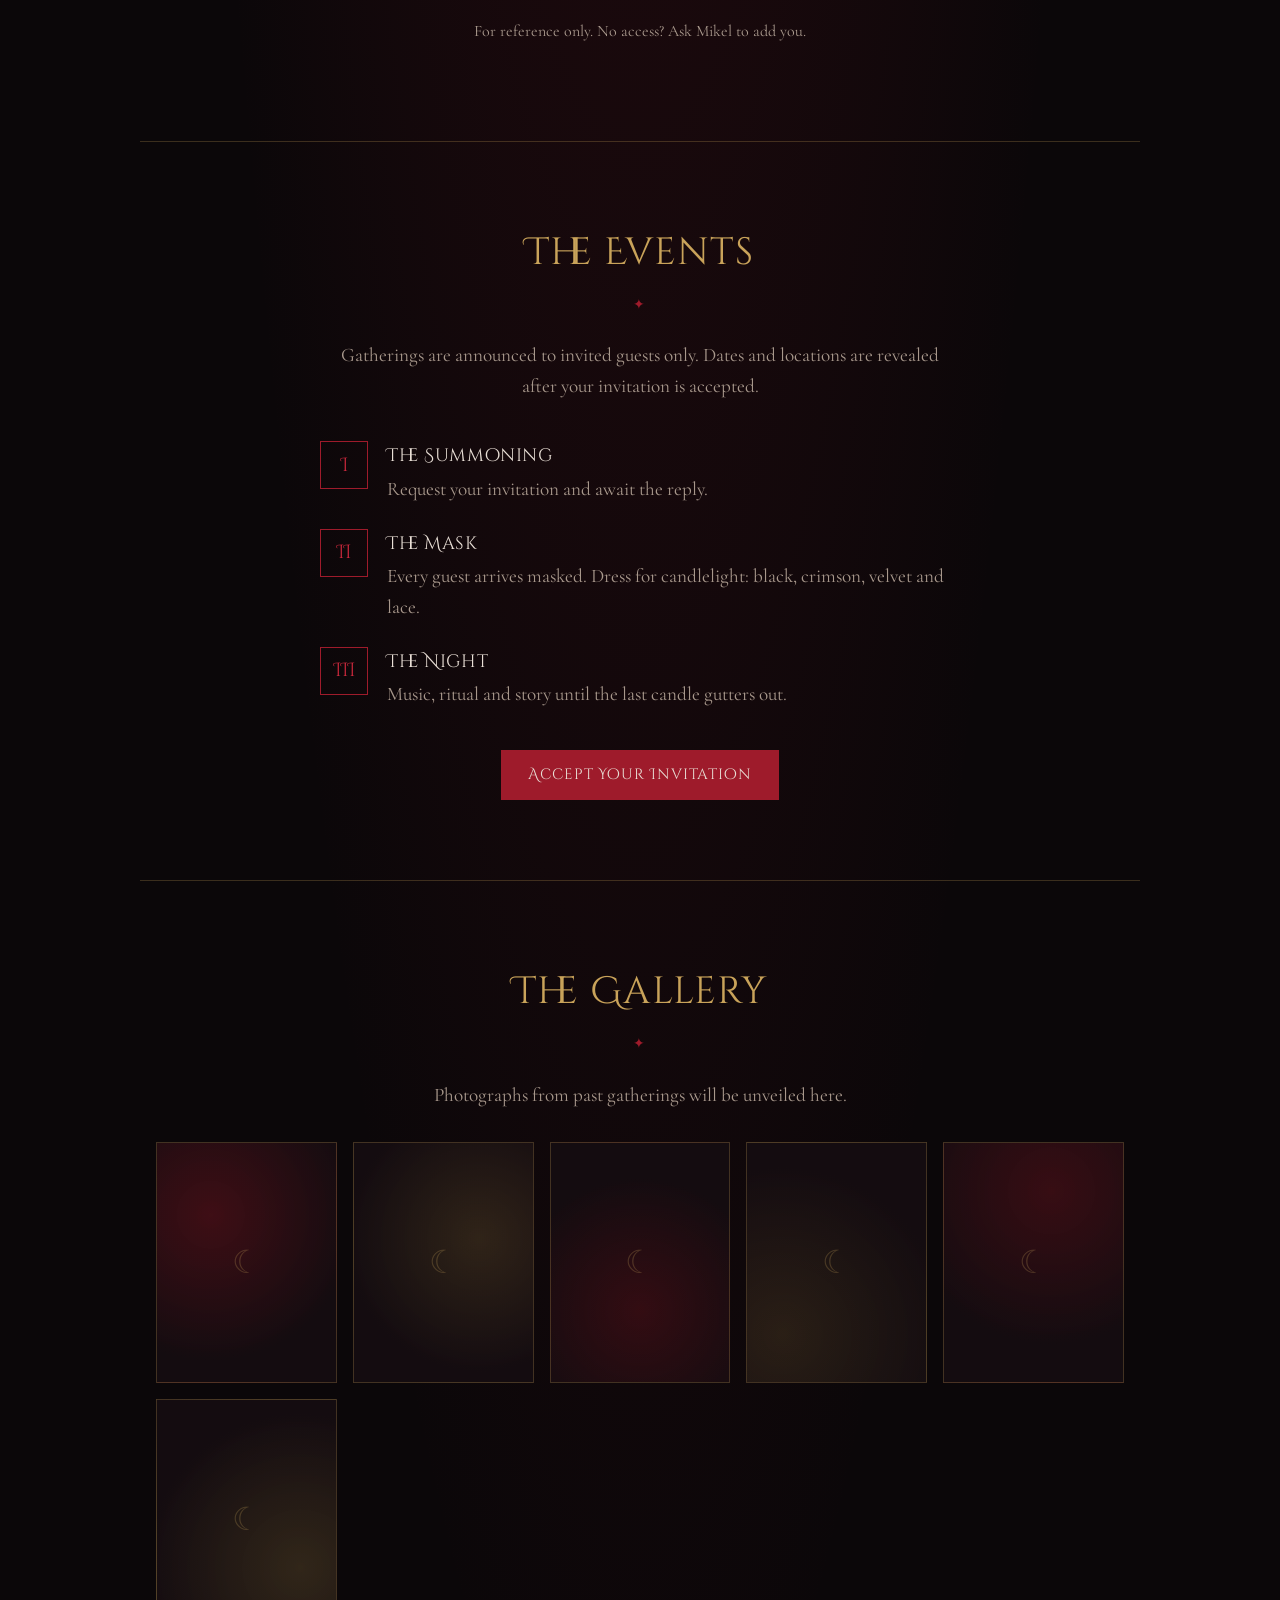
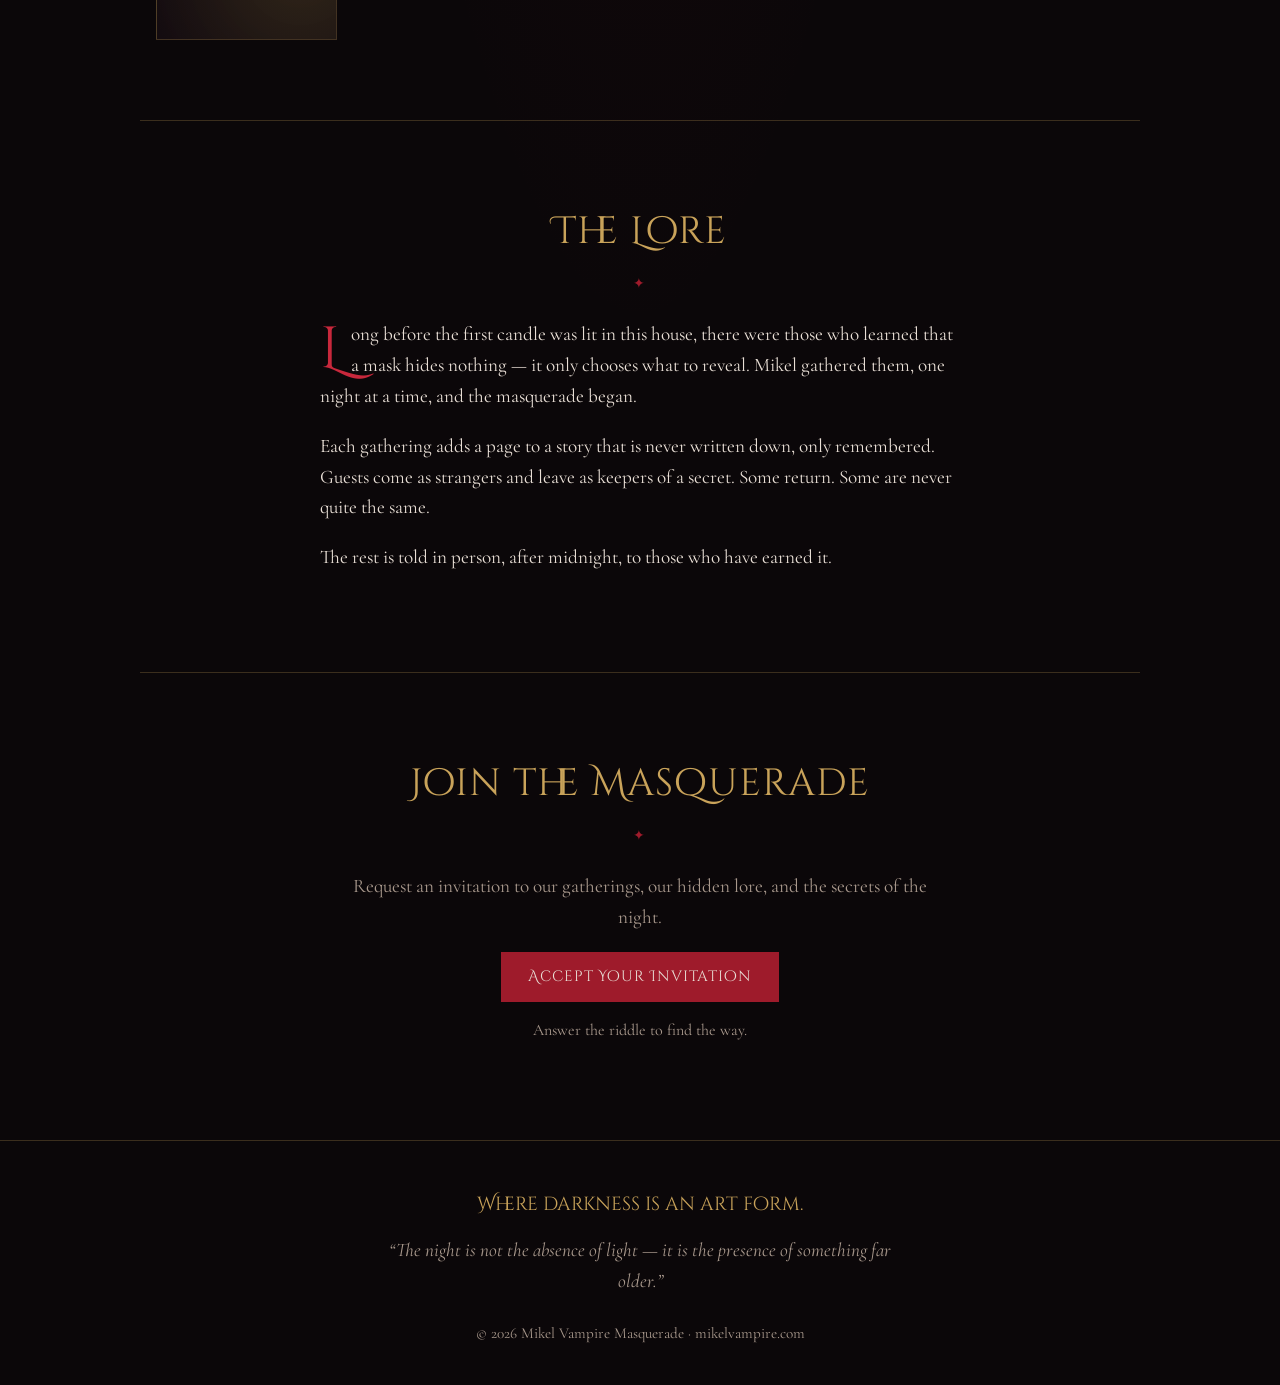
==== commit a2b97d22: "Add campaign setting paragraph to the home page Co-Authored-By: Claude Opus 5.5 <noreply@anthropic.c" ====
--- a/index.html
+++ b/index.html
@@ -39,6 +39,7 @@
     <h1>Mikel Vampire<br>Masquerade</h1>
     <p class="tagline">Enter the Darkness. Embrace the Night.</p>
     <p class="lede">Behind every mask, a secret. Behind every secret, something far older than the night.</p>
+    <p class="setting"><span class="setting-when">Seattle · 1998</span>The rain never stops in the Emerald City, and neither does the hunger. Beneath the flannel and the feedback of a city lost in its own noise, something new moves through the veins of the Kindred: <em>blood drugs</em>. Vitae laced with mortal poisons, sweet as sin and twice as binding. It began in the gutters. Now it is sipped in the gilded salons of the Camarilla, rotting the old order from within while elders pretend not to notice. Drug lords rule the fringes the Prince no longer bothers to watch, and the Anarchs, long held at the city's edge, have found their foothold. Every addict is a crack in the Masquerade. Every debt is a weapon. Somewhere in the dark, the night is choosing its new masters.</p>
     <div class="actions">
       <a class="btn primary" href="/codex/">Open the Codex</a>
       <a class="btn" href="#events">Attend the Masquerade</a>
--- a/style.css
+++ b/style.css
@@ -260,3 +260,6 @@
 .rulebook-cta { text-align: center; }
 .rulebook-cta .btn { margin-top: .5rem; }
 .layout > * { min-width: 0; }
+.setting { position: relative; max-width: 38rem; margin: .4rem auto 2.2rem; padding: 1.2rem 1.4rem; font-size: 1.12rem; line-height: 1.65; color: var(--ink); text-align: left; background: rgba(11, 7, 9, .55); border-top: 1px solid var(--line); border-bottom: 1px solid var(--line); }
+.setting em { color: var(--blood-bright); font-style: italic; }
+.setting-when { display: block; text-align: center; font-family: var(--display); font-size: .8rem; letter-spacing: .3em; text-transform: uppercase; color: var(--gold); margin-bottom: .6rem; }
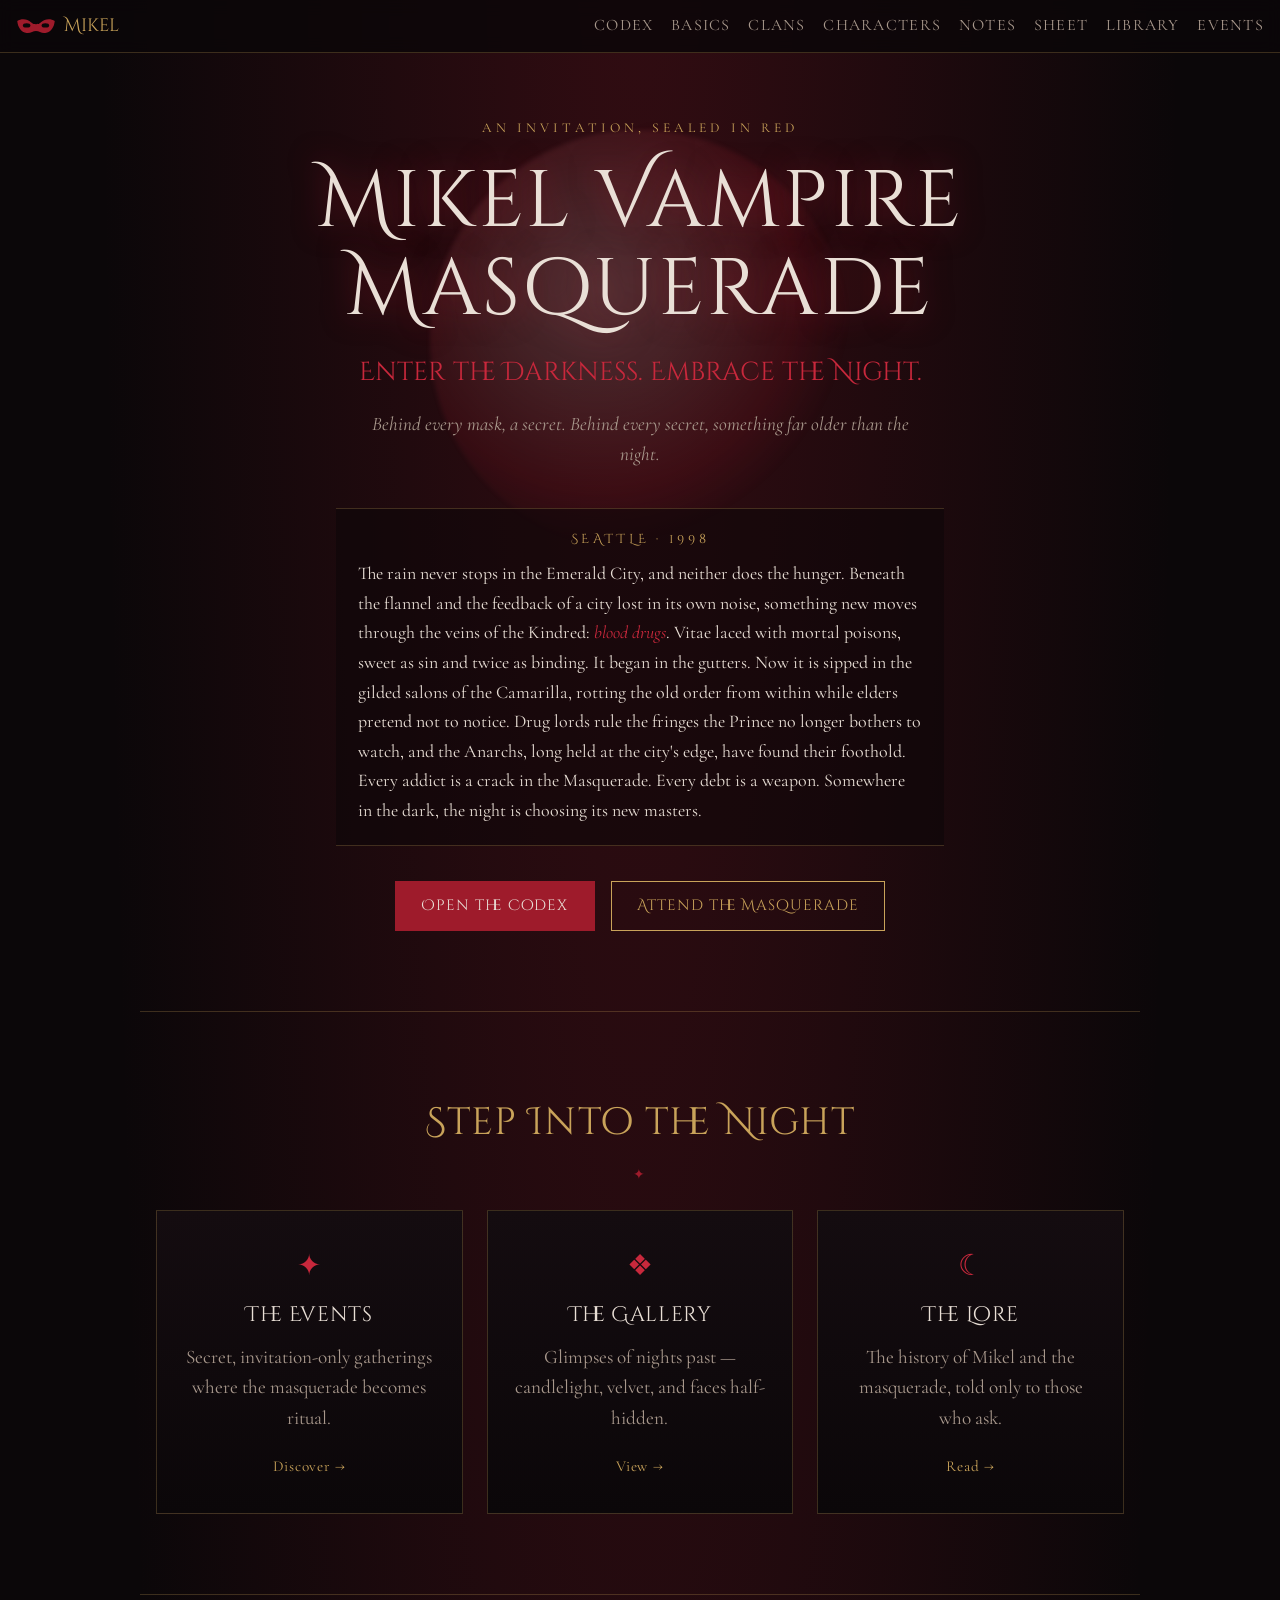
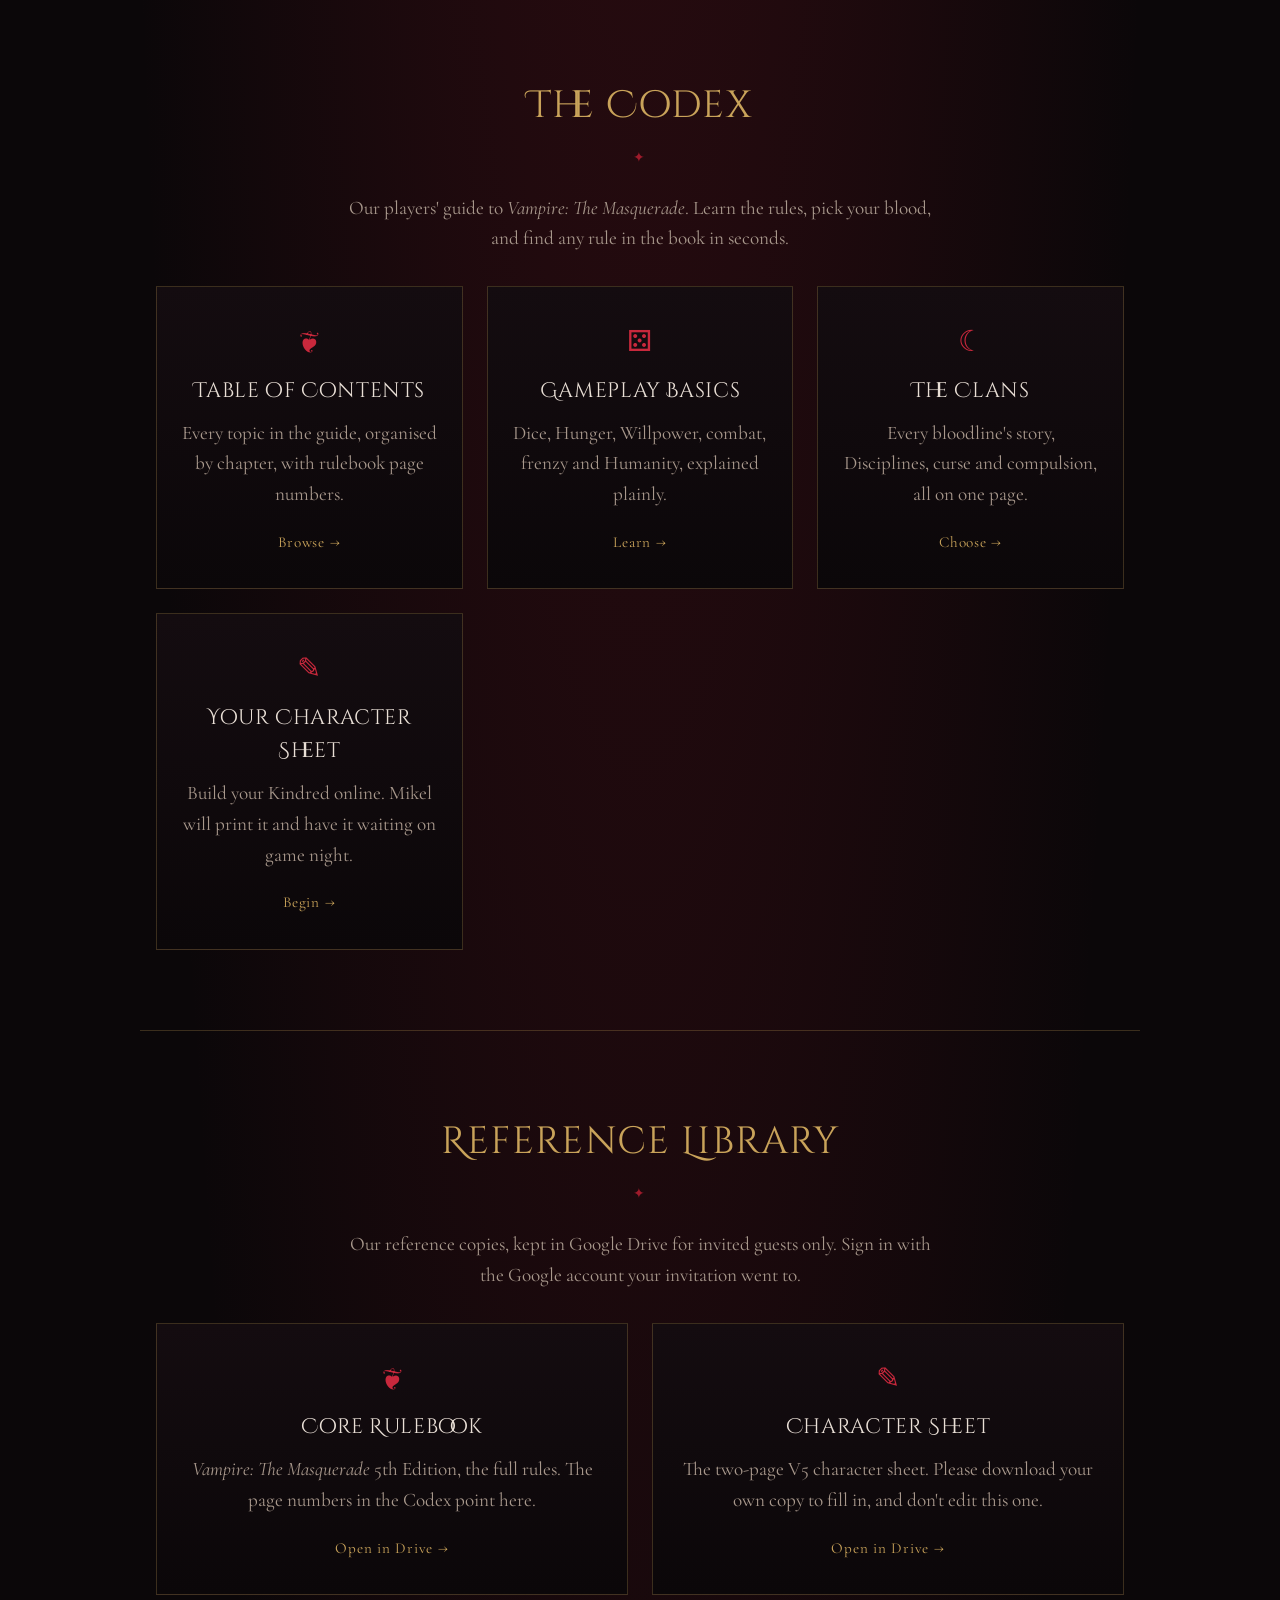
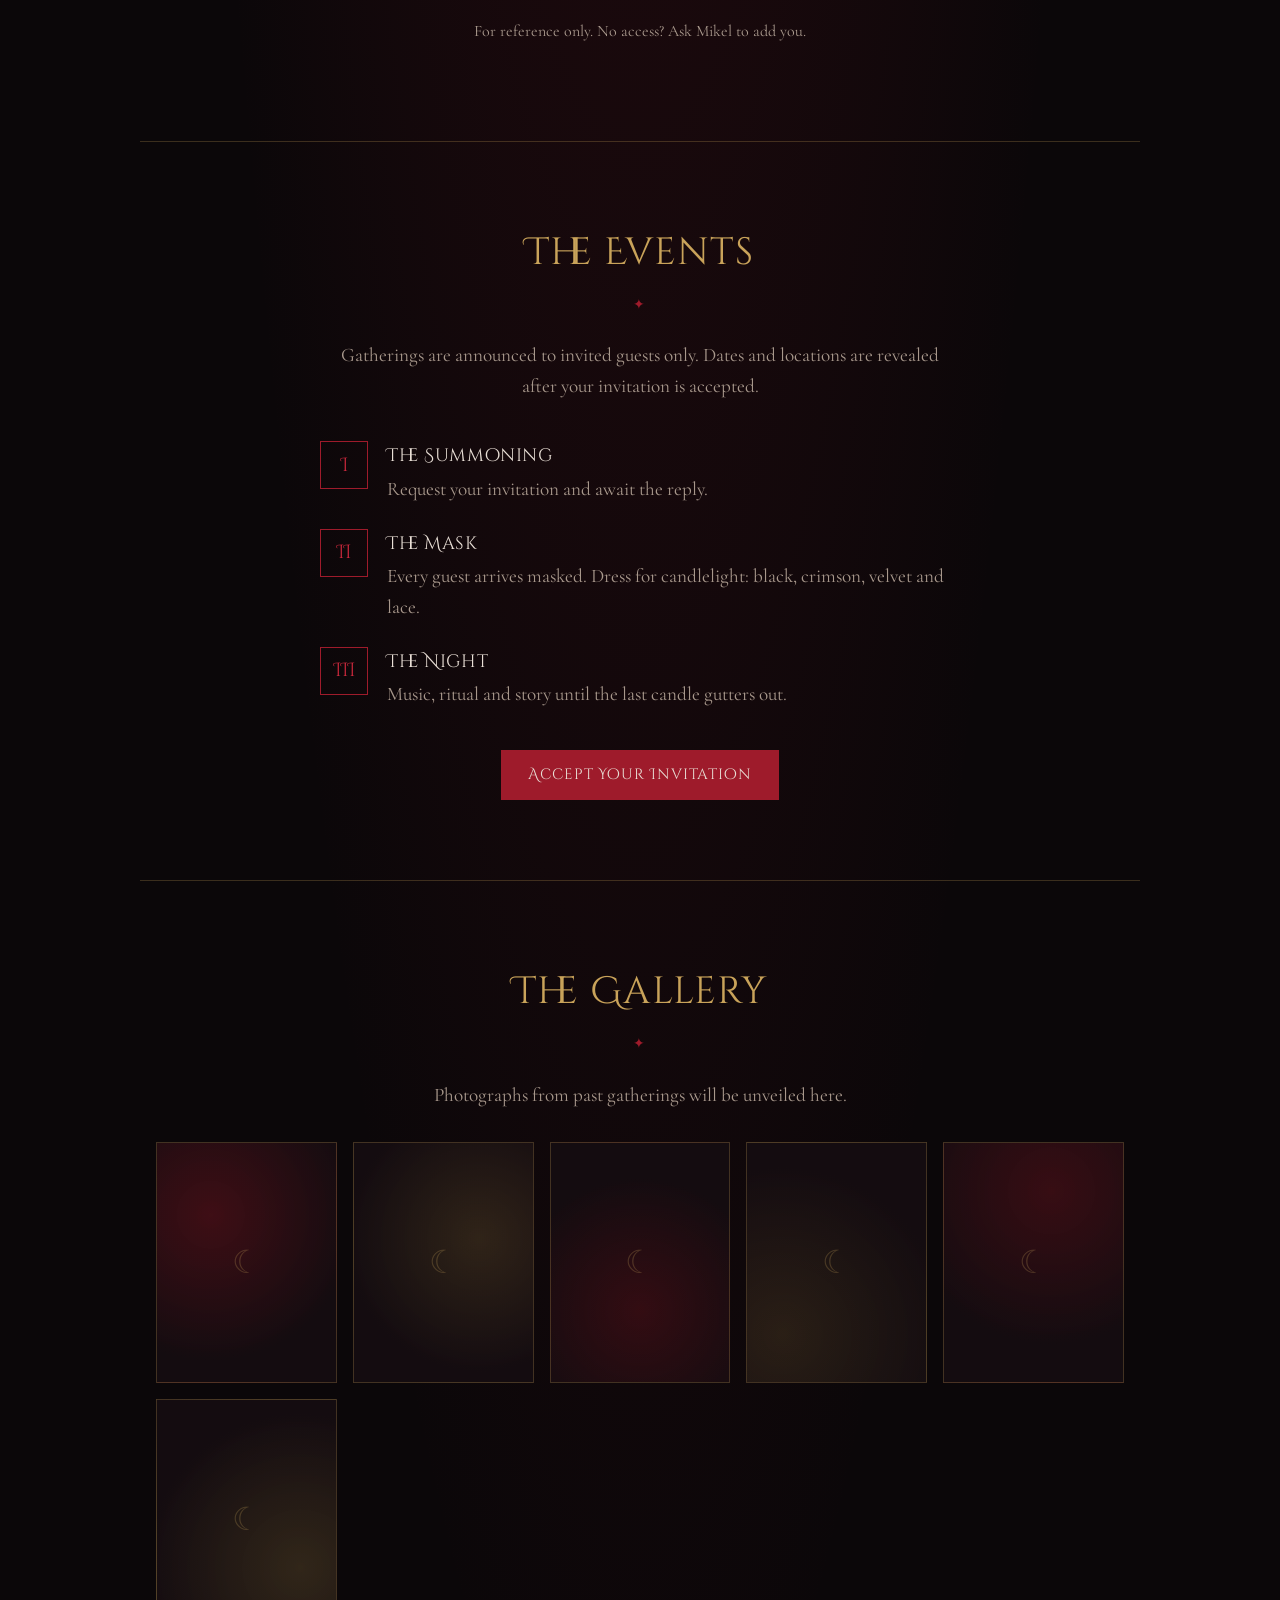
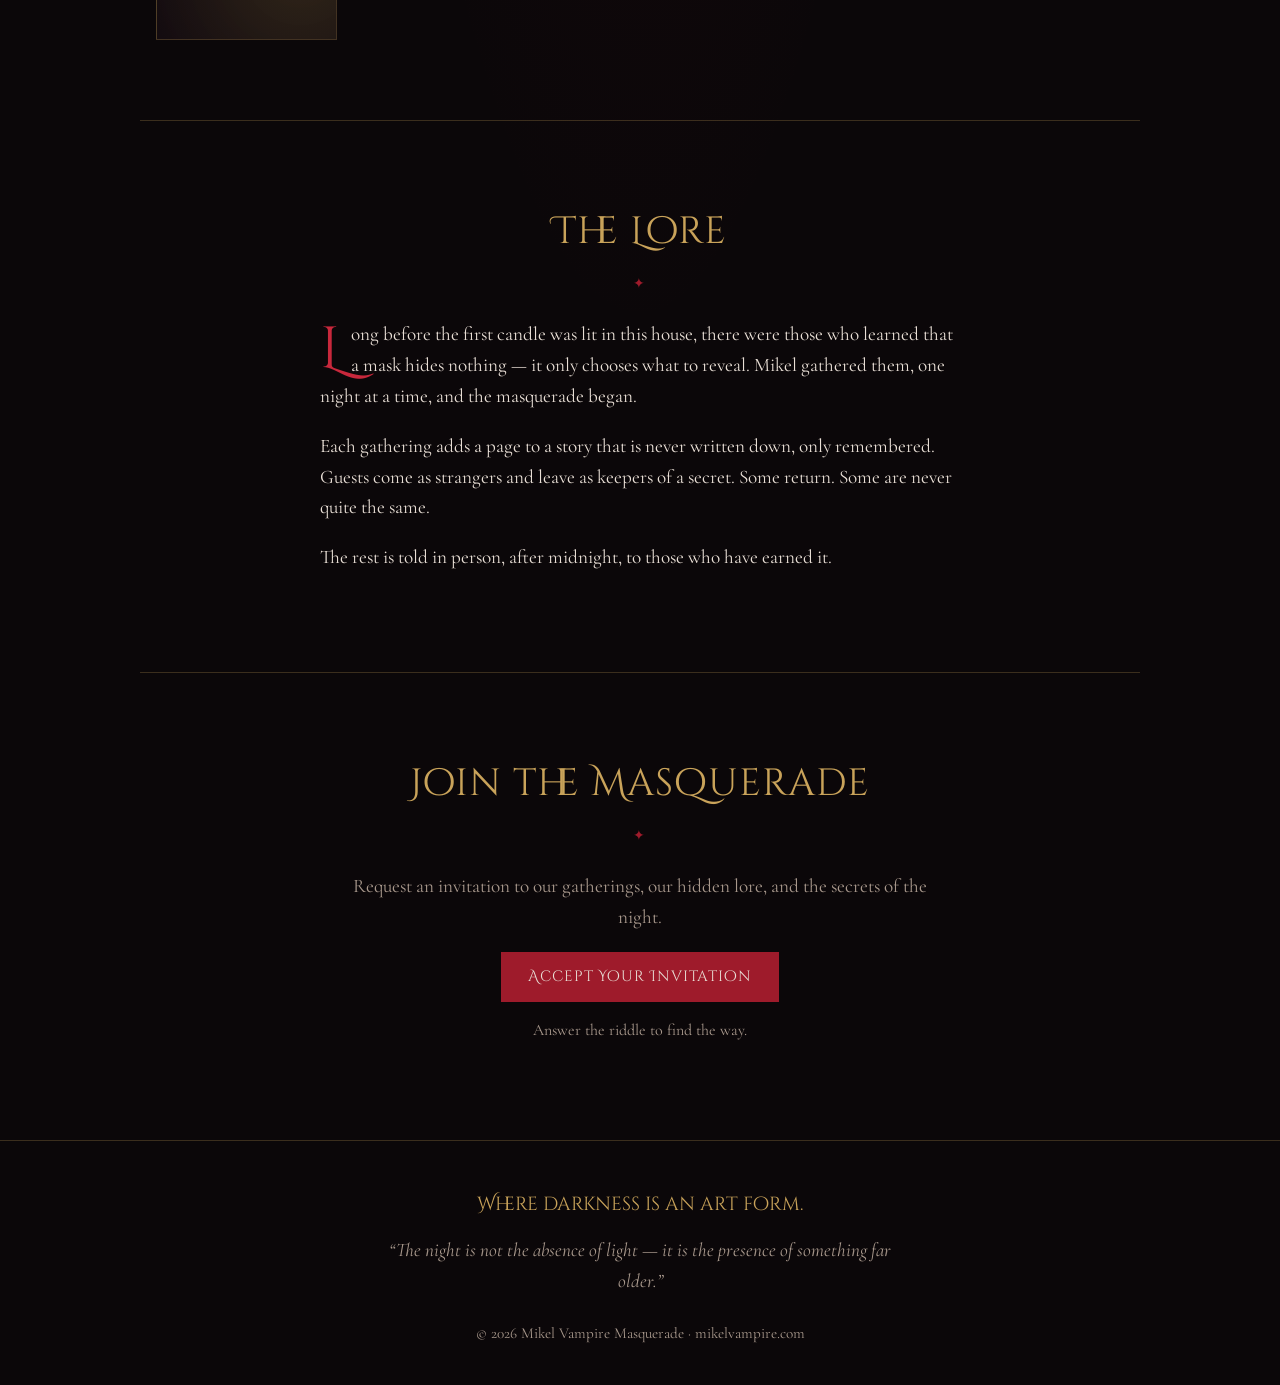
==== commit 3a610297: "Add Chronicle Notes page with Session I recap Co-Authored-By: Claude Opus 5.5 <noreply@anthropic.com" ====
--- a/index.html
+++ b/index.html
@@ -25,6 +25,7 @@
     <a href="/basics/">Basics</a>
     <a href="/clans/">Clans</a>
     <a href="/characters/">Characters</a>
+    <a href="/notes/">Notes</a>
     <a href="/sheet/">Sheet</a>
     <a href="#rulebook">Library</a>
     <a href="#events">Events</a>
